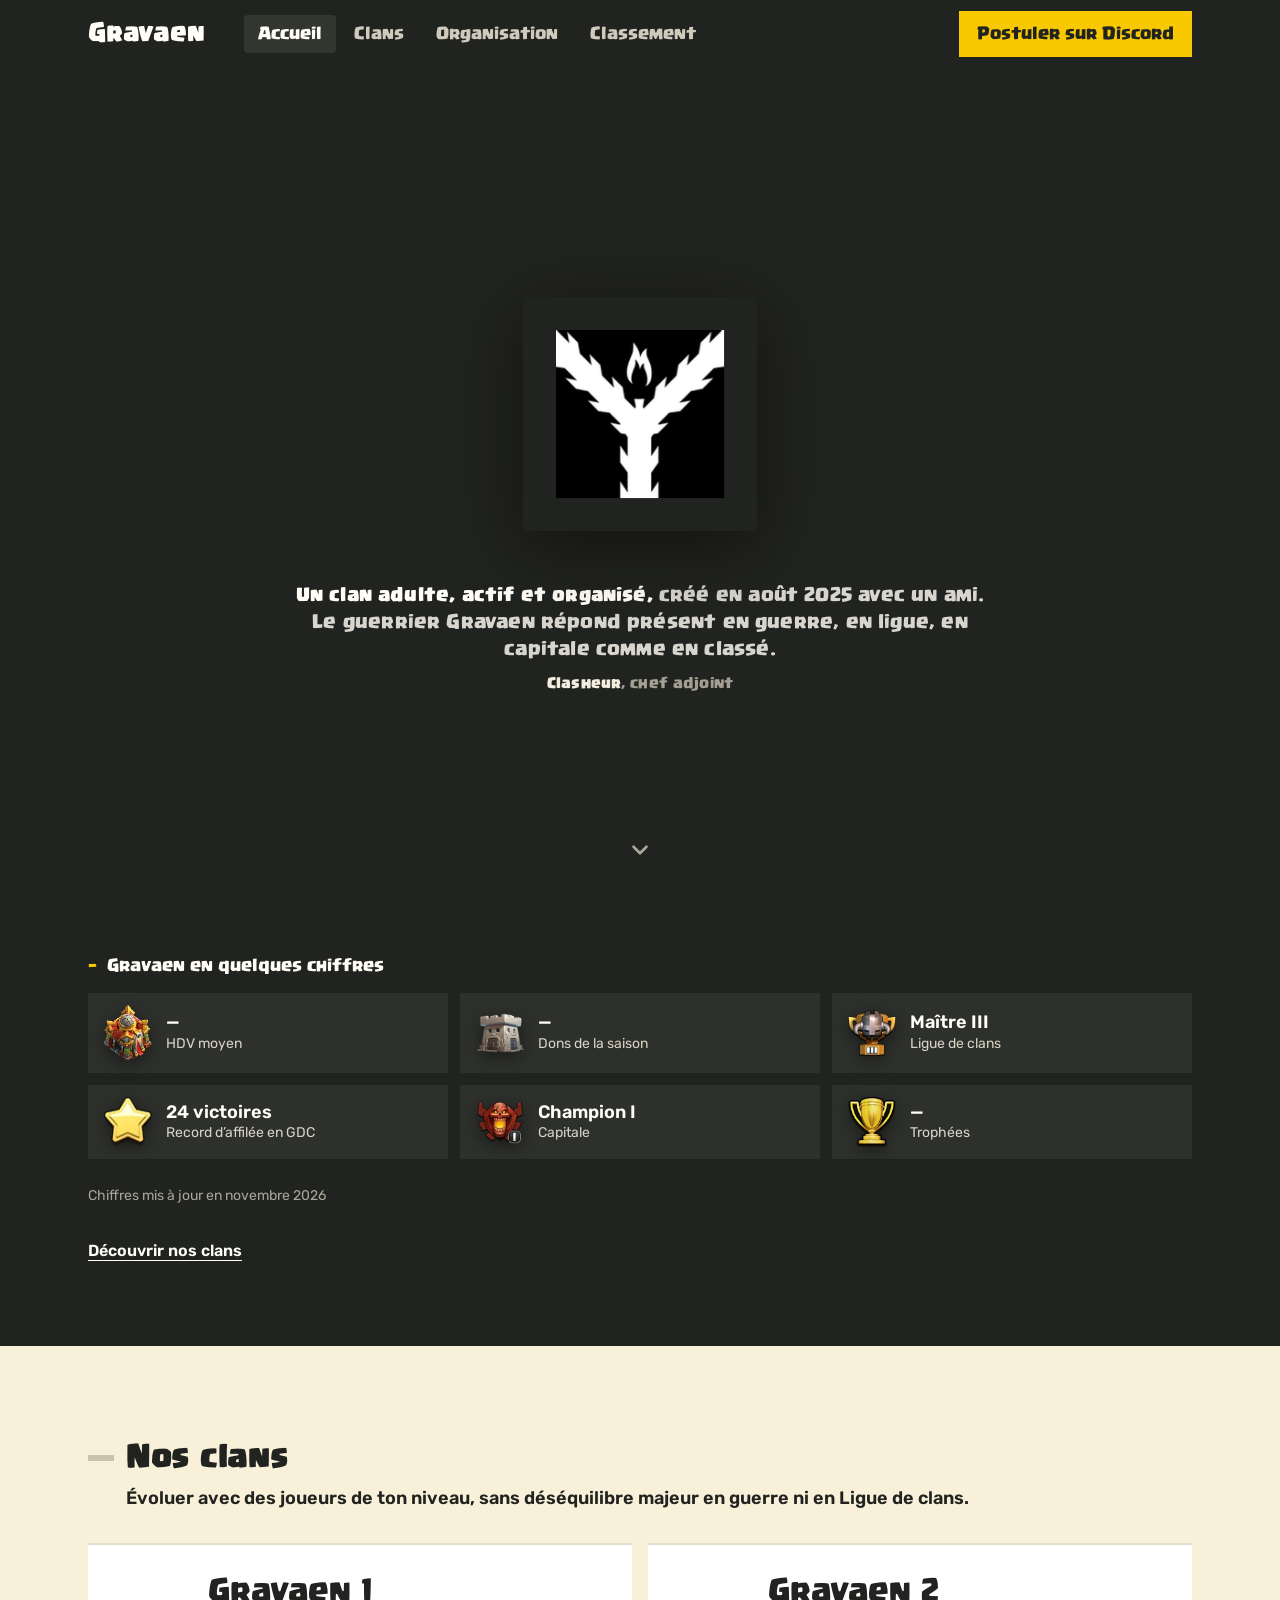
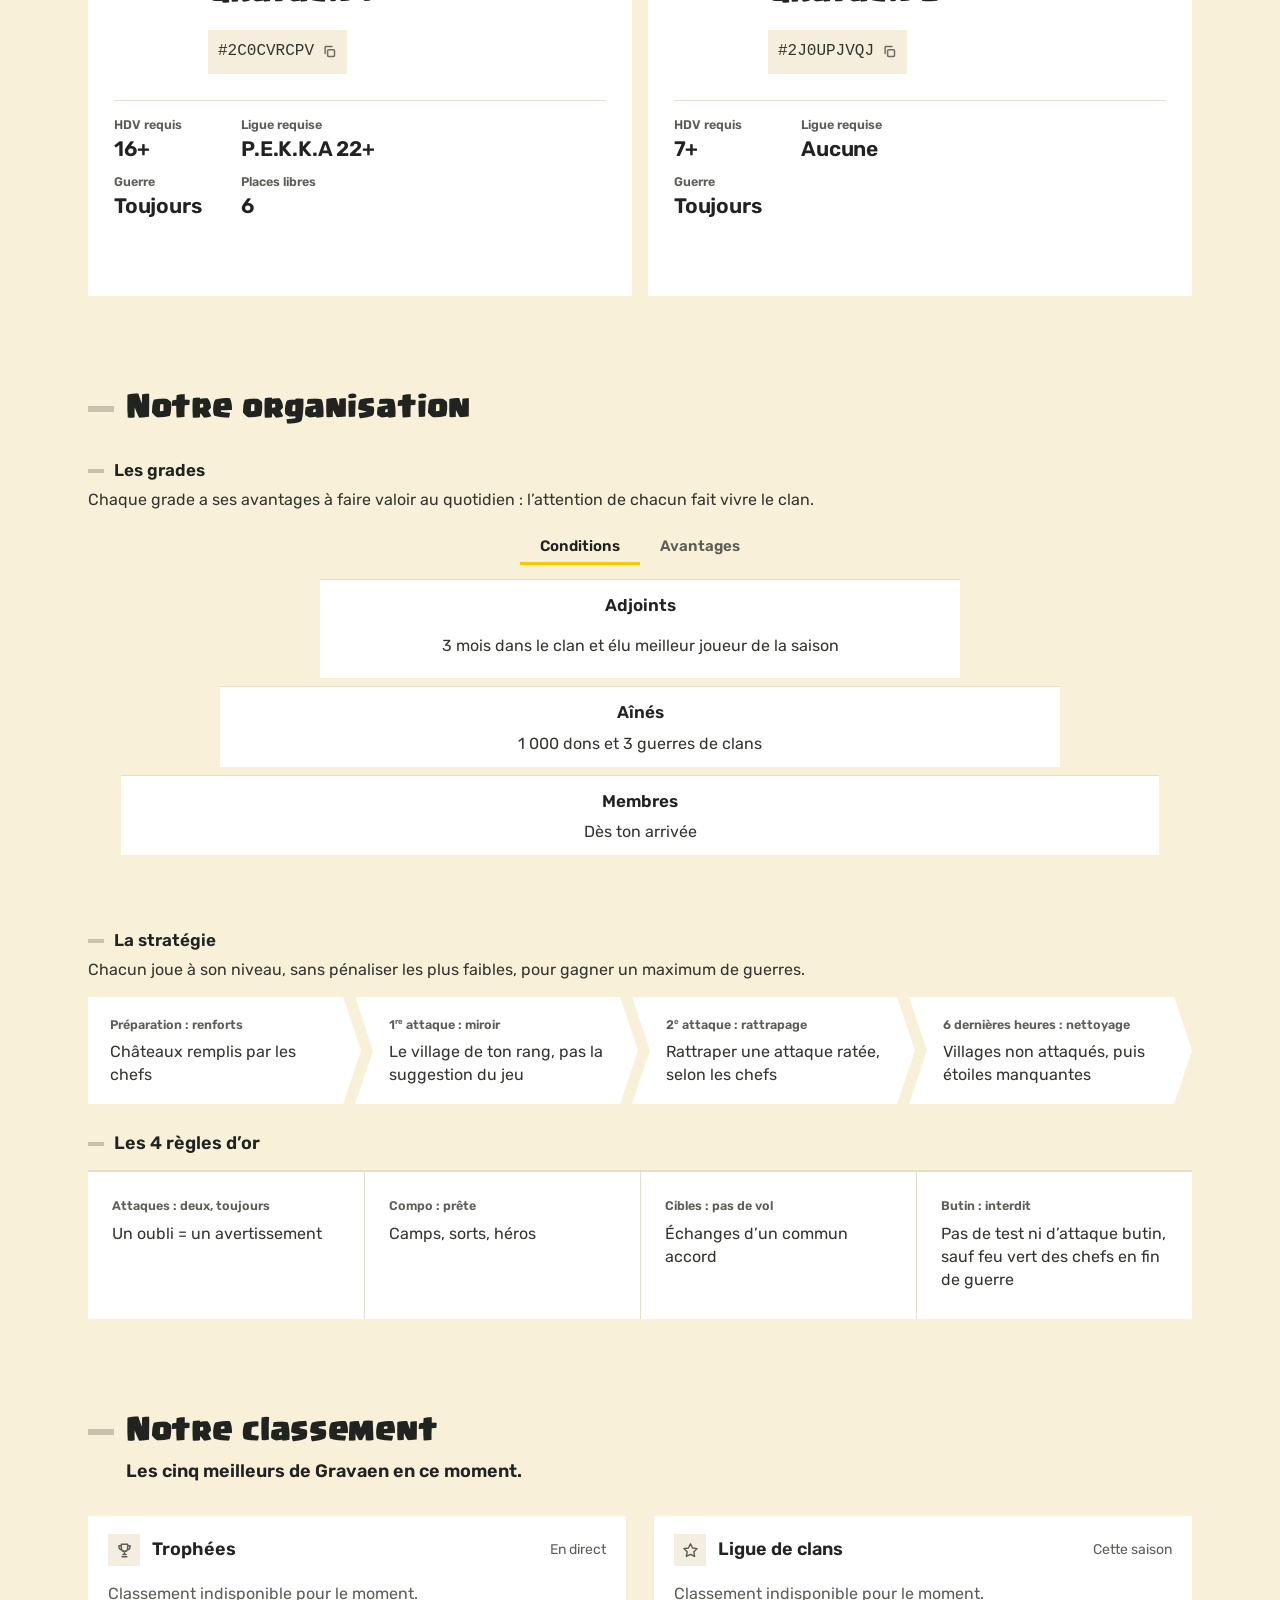
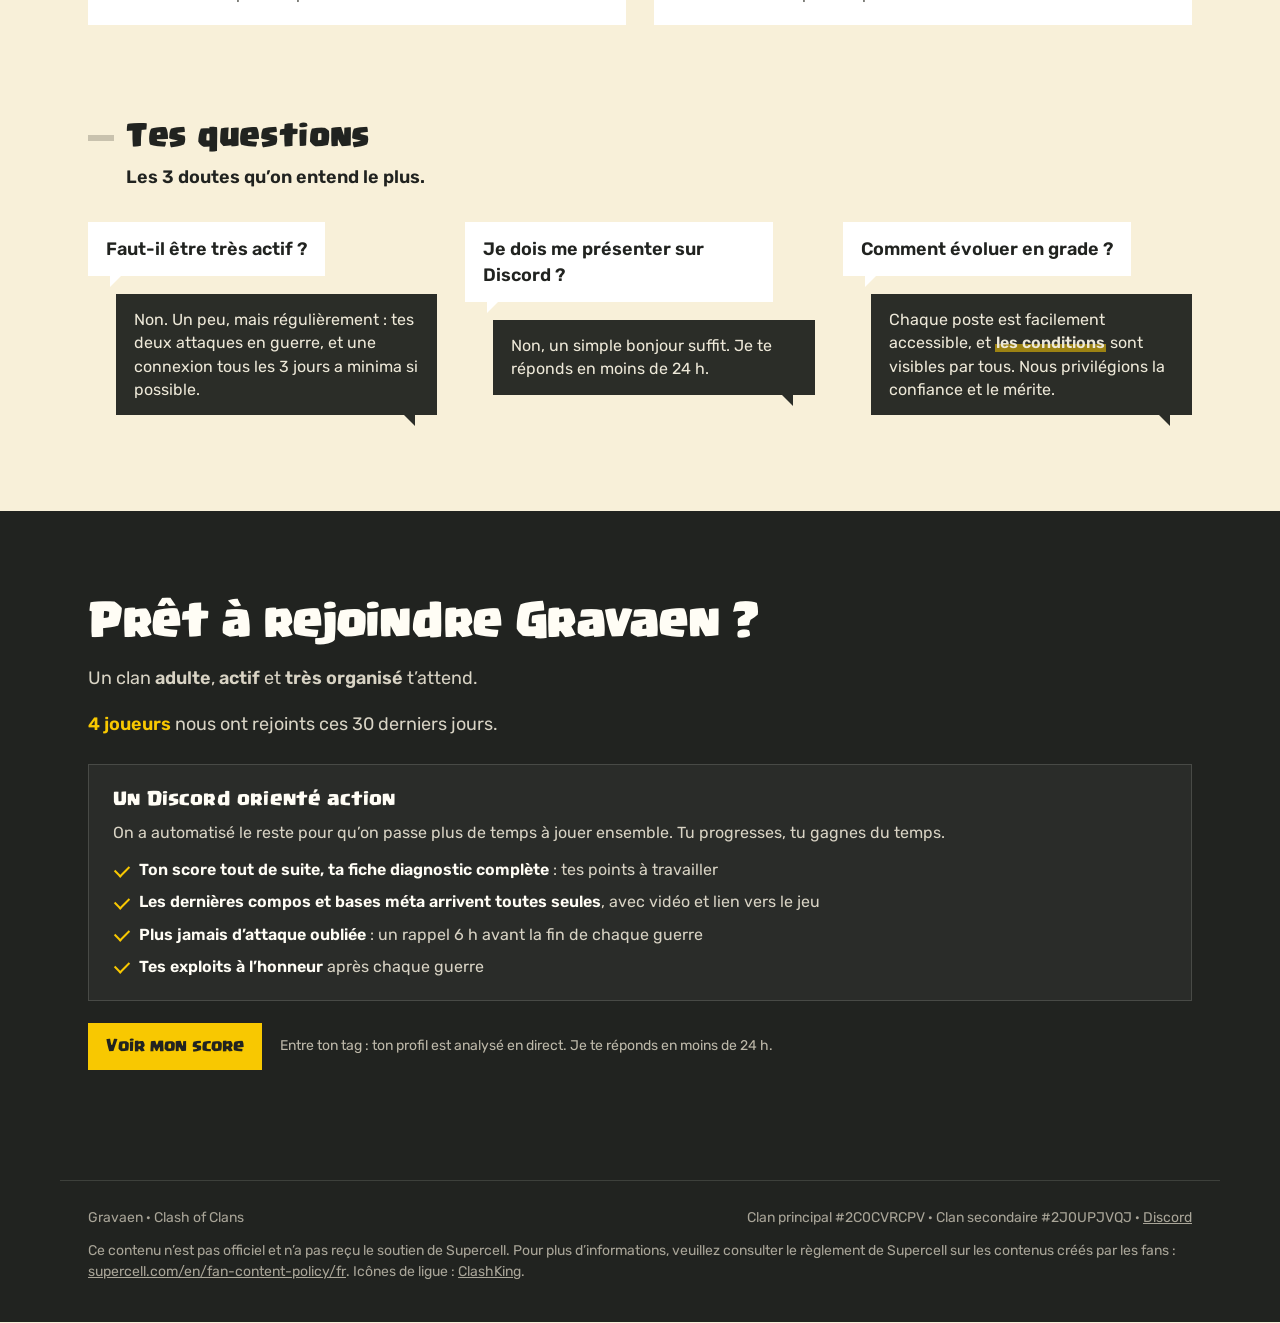
==== index.html @ 2a37878f "Site : accroche « guerrier Gravaen », menu court, classement trophées par ligue, pyramide Conditions" ====
<!DOCTYPE html>
<html lang="fr">
<head>
<meta charset="utf-8">
<script>function safeRS(a,b,u){try{history.replaceState(a,b,u)}catch(e){}}</script>
<script>document.documentElement.classList.add("js")</script>
<meta name="viewport" content="width=device-width, initial-scale=1, viewport-fit=cover">
<meta name="description" content="Gravaen, clan Clash of Clans français : un clan compétition (HDV 16+) et un clan progression (HDV 7+). Guerres en continu, Ligue de clans. Postule sur notre Discord.">
<link rel="canonical" href="https://gravaen.pages.dev/">
<title>Gravaen · Clan Clash of Clans</title>
<meta property="og:type" content="website">
<meta property="og:locale" content="fr_FR">
<meta property="og:title" content="Site du clan Gravaen">
<meta property="og:url" content="https://gravaen.pages.dev/">
<meta property="og:image" content="https://gravaen.pages.dev/og-image.jpg?v=4">
<meta property="og:image:type" content="image/jpeg">
<meta property="og:image:width" content="1200">
<meta property="og:image:height" content="630">
<meta property="og:image:alt" content="Clash of Clans : Gravaen">
<meta name="twitter:card" content="summary_large_image">
<meta name="twitter:image" content="https://gravaen.pages.dev/og-image.jpg?v=4">
<meta name="theme-color" content="#212320">
<link rel="preload" href="clash-bold.woff2" as="font" type="font/woff2" crossorigin>
<link rel="preload" href="clash-regular.woff2" as="font" type="font/woff2" crossorigin>
<link rel="preload" href="rubik-400.woff2" as="font" type="font/woff2" crossorigin>
<link rel="preload" href="data/clan.json" as="fetch" crossorigin>
<link rel="icon" type="image/png" href="icone.png">
<link rel="apple-touch-icon" href="icon-192.png">
<link rel="manifest" href="manifest.webmanifest">
<meta name="apple-mobile-web-app-capable" content="yes">
<meta name="apple-mobile-web-app-title" content="Gravaen">
<style>
@font-face{font-family:'Clash';src:url(clash-regular.woff2) format('woff2');font-weight:100 800;font-style:normal;font-display:swap}
@font-face{font-family:'Clash';src:url(clash-bold.woff2) format('woff2');font-weight:900;font-style:normal;font-display:swap}

:root{--ink:#212320;--ink2:#2E302C;--cream:#F8F0D9;--paper:#FFFFFF;--sand:#F5EEDC;--text:#34352F;--soft:#6A6B64;--line:#E4DECD;--yellow:#F8C801;--hl:#FFF3C4;--light:#FFFDF5;
--display:'Clash','Arial Black',sans-serif;--body:'Clash','Helvetica Neue',Arial,sans-serif;--w:1160px;color-scheme:light}
*{box-sizing:border-box}
html{scroll-behavior:smooth;scroll-padding-top:84px;-webkit-text-size-adjust:100%}
body{margin:0;background:var(--cream);color:var(--text);font-family:var(--body);font-weight:500;font-size:18px;line-height:1.55}
a{color:inherit}
:focus-visible{outline:3px solid var(--yellow);outline-offset:3px;box-shadow:0 0 0 3px var(--ink)}
.disp,h1,h2,h3{font-family:var(--display);font-weight:900;font-stretch:125%;letter-spacing:-0.03em;color:var(--ink);margin:0}
.wrap{max-width:var(--w);margin:0 auto;padding:0 28px}
/* nav */
.nav{position:sticky;top:0;z-index:20;background:var(--ink);color:var(--light);padding-top:env(safe-area-inset-top,0px)}
.nav .wrap{display:flex;align-items:center;gap:28px;height:68px}
.brand{display:flex;align-items:center;gap:10px;text-decoration:none;font-family:var(--display);font-weight:900;font-stretch:125%;font-size:21px;letter-spacing:-0.03em;color:var(--light)}
.brand i{display:none}
.brand{position:relative;isolation:isolate;display:inline-block;min-height:0!important;padding:0 0 10px;line-height:.9}
.brand::before{content:"";position:absolute;z-index:-1;left:-1px;right:-4px;top:auto;bottom:0;height:7px;background:url("data:image/svg+xml,%3Csvg xmlns='http://www.w3.org/2000/svg' viewBox='0 0 160 16' preserveAspectRatio='none'%3E%3Ccircle cx='5' cy='8' r='4.5' fill='%23F8C801'/%3E%3Crect x='8' y='6' width='14' height='4' fill='%23C99F00'/%3E%3Crect x='22' y='0' width='5' height='16' rx='1' fill='%23F8C801'/%3E%3Cpath d='M27 5 H148 L159 8 L148 11 H27 Z' fill='%23F8C801'/%3E%3Cpath d='M27 7.4 H148 L159 8 L148 8.6 H27 Z' fill='%23C99F00'/%3E%3C/svg%3E") center/100% 100% no-repeat}
.nav ul{list-style:none;display:flex;gap:24px;margin:0;padding:0;font-weight:700;font-size:16px}
.nav ul a{text-decoration:none;color:#D8D3C4}
.nav ul a:hover{color:var(--light)}
.nav .sp{flex:1}
.cta{display:inline-block;background:var(--yellow);color:var(--ink);font-weight:800;text-decoration:none;padding:11px 18px;font-size:16px;border:0;cursor:pointer}
.cta.dark{background:var(--ink);color:var(--light)}
.menu{display:none;background:none;border:0;color:var(--light);font-weight:800;font-size:16px;cursor:pointer}
/* hero */
.hero{background:var(--ink);color:var(--light);padding:70px 0 0;overflow:hidden}
.hero .wrap{display:grid;grid-template-columns:minmax(0,1fr) 340px;gap:48px;align-items:center}
.hero .wrap.hero-top{grid-template-columns:minmax(0,1fr)}
.hero-txt{grid-column:1;grid-row:1}
.hero h1.slogan{font-size:clamp(34px,5vw,64px);line-height:1.06;text-wrap:balance}
.castle{grid-column:2;grid-row:1;margin:0;padding-bottom:40px;display:flex;justify-content:center}
.castle img{width:100%;max-width:340px;height:auto;filter:drop-shadow(0 18px 30px rgba(0,0,0,.45))}
.hero h1,.hero p.lead{max-width:820px}
.tag{display:inline-block;background:var(--yellow);color:var(--ink);font-weight:700;font-size:15px;line-height:34px;padding:0 14px;text-transform:uppercase;letter-spacing:.01em}
.hero h1{color:var(--light);-webkit-text-stroke:1px var(--light);font-size:clamp(42px,6.4vw,78px);line-height:1.02;margin:22px 0 22px}
.hero p.lead{font-size:21px;line-height:1.5;color:#D8D3C4;max-width:560px;margin:0 0 30px}
.hero .ranks{display:inline-flex;flex-direction:column;align-items:stretch;gap:10px;margin:0 0 30px}
.hero .rank{display:inline-flex;align-items:center;gap:14px;margin:0;padding:8px 22px 8px 12px;background:var(--ink2);border-left:4px solid var(--yellow)}
.hero .rank img{width:64px;height:auto;flex:none;filter:drop-shadow(0 4px 8px rgba(0,0,0,.45))}
.hero .rank b{display:block;font-family:var(--display);font-weight:900;font-stretch:125%;font-size:20px;line-height:1.1;letter-spacing:-0.02em;color:var(--light)}
.hero .rank span{display:block;margin-top:3px;font-size:15px;color:#D8D3C4}
.hero .actions{display:flex;flex-wrap:wrap;gap:14px;align-items:center;padding-bottom:70px}
.hero .actions a.more{color:var(--light);font-weight:700;text-decoration:underline;text-underline-offset:4px}
/* sections */
section.s{padding:80px 0}
section.alt{background:var(--paper)}
.head{display:grid;grid-template-columns:280px 1fr;gap:48px;margin-bottom:46px}
.eyeb{font-weight:800;color:var(--ink);font-size:16px;display:flex;gap:10px;align-items:baseline;padding-top:12px}
.eyeb i{color:var(--yellow);font-style:normal}
.head h2{font-size:clamp(32px,4.2vw,50px);line-height:1.06}
.head p{font-size:20px;color:var(--text);margin:18px 0 0;max-width:640px}
.body-grid{display:grid;grid-template-columns:280px 1fr;gap:48px}
.body-grid > .side{font-size:15px;color:var(--soft)}
/* pillars */
.pillars{display:grid;grid-template-columns:repeat(3,1fr);gap:16px}
.pillar{background:var(--paper);display:flex;flex-direction:column}
section.alt .pillar{background:var(--sand)}
.pillar .bar{height:8px}
.pillar .in{padding:24px 24px 26px}
.pillar h3{font-size:24px;line-height:1.12;margin-bottom:12px}
.pillar p{margin:0;font-size:17px}
.pillar ul{margin:14px 0 0;padding:0;list-style:none;font-size:16px}
.pillar li{padding:7px 0;border-top:1px solid var(--line)}
/* rules */
.rules{display:grid;gap:14px}
.rule{background:var(--paper);display:grid;grid-template-columns:76px 1fr}
.rule .n{display:flex;align-items:flex-start;justify-content:center;padding-top:22px;font-family:var(--display);font-weight:900;font-stretch:125%;font-size:34px;color:#fff}
.rule .in{padding:24px 28px 26px}
.rule h3{font-size:26px;margin-bottom:6px}
.rule .intro{color:var(--soft);margin:0 0 14px;font-size:17px}
.rule table{width:100%;border-collapse:collapse;font-size:17px}
.rule th{text-align:left;font-size:13px;font-weight:700;text-transform:uppercase;letter-spacing:.08em;color:var(--soft);padding:0 14px 10px 0;border-bottom:2px solid var(--ink)}
.rule td{padding:12px 14px 12px 0;border-bottom:1px solid var(--line);vertical-align:top}
.rule td:first-child{color:var(--ink);font-weight:700;width:46%}
.sanc{display:inline-block;font-weight:800;font-size:15px;padding:2px 10px}
.sanc.ex{background:#FBE1E2;color:#9C1519}
.sanc.re{background:var(--hl);color:#6B5200}
.sanc.ok{background:#DCF1E4;color:#12663A}
.footnote{background:var(--ink);color:var(--light);padding:22px 28px;font-size:17px}
.footnote b{color:var(--yellow)}
/* ranks */
.ladder{display:grid;grid-template-columns:repeat(4,1fr);gap:0;background:var(--paper)}
.step{padding:26px 24px 28px;border-left:1px solid var(--line);position:relative}
.step:first-child{border-left:0}
.step .lv{font-family:var(--display);font-weight:900;font-stretch:125%;font-size:15px;color:var(--soft);letter-spacing:0}
.step h3{font-size:25px;margin:6px 0 12px}
.step p{margin:0;font-size:16px}
.step .top{position:absolute;left:0;right:0;top:0;height:6px}
/* season */
.cats{display:grid;grid-template-columns:repeat(3,1fr);gap:12px}
.cat{background:var(--sand);padding:20px 22px;display:flex;gap:16px;align-items:flex-start}
.cat .k{flex:none;width:44px;height:44px;display:grid;place-items:center;font-family:var(--display);font-weight:900;font-stretch:125%;font-size:20px;color:#fff}
.cat h3{font-size:19px;margin:2px 0 4px}
.cat p{margin:0;font-size:15px;color:var(--soft)}
.goals{display:grid;grid-template-columns:repeat(5,1fr);gap:12px;margin-top:16px}
.goal{background:var(--paper);padding:20px}
.goal b{display:block;font-family:var(--display);font-weight:900;font-stretch:125%;letter-spacing:-0.03em;font-size:40px;line-height:1;color:var(--ink)}
.goal span{display:block;font-weight:700;color:var(--ink);margin-top:10px;font-size:16px;line-height:1.3}
.goal small{display:block;color:var(--soft);font-size:14px;margin-top:6px}
/* clan 2 */
.split{display:grid;grid-template-columns:1fr 1fr;gap:16px}
.box{background:var(--paper);padding:28px}
section.alt .box{background:var(--sand)}
.box h3{font-size:24px;margin-bottom:10px}
.box p{margin:0 0 10px}
.flow{display:flex;align-items:center;gap:12px;flex-wrap:wrap;margin-top:18px;font-weight:800;color:var(--ink)}
.flow span{background:var(--ink);color:var(--light);padding:8px 14px}
.flow span.y{background:var(--yellow);color:var(--ink)}
/* join */
.join{background:var(--ink);color:var(--light);padding:90px 0}
.join .wrap{display:grid;grid-template-columns:1fr;gap:56px;align-items:center}
.join h2{color:var(--yellow);font-size:clamp(34px,4.6vw,56px);line-height:1.04}
.join p{color:#D8D3C4;font-size:20px}
.checks{list-style:none;margin:0;padding:0;background:var(--ink2)}
.checks li{display:flex;gap:14px;padding:16px 20px;border-bottom:1px solid #3D403B;font-size:17px}
.checks li:last-child{border-bottom:0}
.checks li::before{content:'';flex:none;width:12px;height:12px;margin-top:8px;background:var(--yellow)}
footer{background:var(--ink);color:#A9A598;font-size:15px;padding:0 0 calc(40px + env(safe-area-inset-bottom,0px))}
footer .wrap{border-top:1px solid #3D403B;padding-top:26px;display:flex;flex-wrap:wrap;gap:12px 28px;justify-content:space-between}
@media (max-width:960px){
 .hero .wrap,.join .wrap{grid-template-columns:1fr}
 .head,.body-grid{grid-template-columns:1fr;gap:12px}
 .pillars,.cats{grid-template-columns:1fr}
 .ladder{grid-template-columns:1fr 1fr}.step:nth-child(3){border-left:0}.step:nth-child(n+3){border-top:1px solid var(--line)}
 .goals{grid-template-columns:repeat(2,1fr)}
 .split{grid-template-columns:1fr}
 .hero .actions{padding-bottom:36px}
 .nav ul{display:none;position:absolute;top:68px;left:0;right:0;background:var(--ink);flex-direction:column;gap:0;padding:6px 28px 18px}
 .nav ul li a{display:block;padding:12px 0}
 .menu{display:block}
 section.s{padding:68px 0}
}
@media (max-width:560px){.wrap{padding:0 18px}.rule{grid-template-columns:48px 1fr}.rule .n{font-size:24px}.rule .in{padding:20px 18px}.rule td:first-child{width:auto}.rule tr{display:grid}.rule td{border-bottom:0;padding:4px 0}.rule tr{border-bottom:1px solid var(--line);padding:10px 0}.rule thead{display:none}.ladder{grid-template-columns:1fr}.step{border-left:0;border-top:1px solid var(--line)}.nav .cta{display:none}}

@media (max-width:560px){
 body{font-size:17px}
 .nav .wrap{height:60px;gap:14px}
 .nav ul{top:60px}
 html{scroll-padding-top:72px}
 .hero{padding:40px 0 0}
 .hero h1{font-size:40px;line-height:1.04;margin:18px 0 16px;-webkit-text-stroke:.6px var(--light)}
 .hero p.lead{font-size:18px;margin-bottom:24px}
 .hero .actions{flex-direction:column;align-items:stretch;gap:12px;padding-bottom:40px}
 .hero .actions .cta{text-align:center;padding:15px 18px}
 .hero .actions a.more{text-align:center;padding:6px}
 .tag{font-size:13px;line-height:30px}
 section.s{padding:52px 0}
 .head{margin-bottom:26px}
 .head h2{font-size:30px}
 .head p{font-size:17px;margin-top:12px}
 .eyeb{padding-top:0;font-size:15px}
 .pillar .in{padding:20px}
 .pillar h3{font-size:21px}
 .rule h3{font-size:22px}
 .rule .intro{font-size:15px}
 .rule td{font-size:16px}
 .footnote{padding:18px;font-size:16px}
 .step{padding:20px}
 .step h3{font-size:22px}
 .cat{padding:16px}
 .goals{grid-template-columns:1fr 1fr;gap:10px}
 .goal{padding:16px}
 .goal b{font-size:30px}
 .goal:last-child{grid-column:1/-1}
 .box{padding:22px 20px}
 .box h3{font-size:21px}
 .join{padding:56px 0}
 .join h2{font-size:32px}
 .join p{font-size:17px}
 .join .cta{display:block;text-align:center;padding:15px}
 .checks li{padding:14px 16px;font-size:16px}
 footer .wrap{flex-direction:column}
 .menu{padding:10px 0}
 .flow{gap:8px;font-size:15px}.flow span{padding:7px 10px}
}

/* nav v2 */
.nav .wrap{height:68px;gap:0}
.nav .brand{margin-right:40px}
.nav ul{gap:4px}
.nav ul a{display:block;padding:9px 14px;font-size:16px;font-weight:700;color:#CFCABB;text-decoration:none;border-radius:2px}
.nav ul a:hover,.nav ul a[aria-current="true"]{color:var(--light);background:#33352F}
.nav .cta{margin-left:16px}
.menu{width:44px;height:44px;padding:0;display:none;align-items:center;justify-content:center;background:none;border:0;color:var(--light);cursor:pointer}
.menu svg{width:24px;height:24px}
.drawer-cta{display:none}
/* clans */
.clans{display:grid;grid-template-columns:1fr 1fr;gap:16px}
.clan{background:var(--paper);display:flex;flex-direction:column}
.clan .top{height:8px}
.clan .in{padding:26px 26px 28px;display:flex;flex-direction:column;gap:14px;flex:1}
.clan .kind{font-size:13px;font-weight:800;text-transform:uppercase;letter-spacing:.08em;color:var(--soft)}
.clan h3{font-size:30px;line-height:1.05}
.clan .tagid{font-family:ui-monospace,Menlo,Consolas,monospace;font-size:16px;color:var(--text);background:var(--sand);padding:4px 10px;align-self:flex-start}
.clan p{margin:0;font-size:17px}
.clan .cta{align-self:flex-start;margin-top:auto}
.facts{display:flex;flex-wrap:wrap;gap:12px 28px;margin:2px 0 4px;padding:14px 0 0;border-top:1px solid var(--line)}
.facts div{min-width:0}
.facts dt{font-size:12px;font-weight:800;text-transform:uppercase;letter-spacing:.07em;color:var(--soft)}
.facts dd{margin:3px 0 0;font-family:var(--display);font-weight:900;font-stretch:110%;font-size:21px;line-height:1.1;letter-spacing:-.01em;color:var(--ink);white-space:nowrap}
@media (max-width:560px){.facts{gap:10px 22px}.facts dd{font-size:19px}}

.clan .shot{margin:0;aspect-ratio:16/10;overflow:hidden;background:var(--ink)}
.clan .shot img{display:block;width:100%;height:100%;object-fit:cover}
.cta-row{display:flex;flex-wrap:wrap;gap:12px}
.cta.discord{background:transparent;color:var(--light);box-shadow:inset 0 0 0 2px var(--light)}
@media (max-width:560px){.cta-row{flex-direction:column}.cta-row .cta{display:block;text-align:center;padding:15px}}
@media (max-width:960px){
 .nav .brand{margin-right:auto}
 .nav .wrap{height:60px}
 .nav > .wrap > .cta{display:none}
 .menu{display:flex}
 .nav ul{display:flex;position:fixed;inset:60px 0 auto 0;margin-top:env(safe-area-inset-top,0px);background:var(--ink);flex-direction:column;gap:0;padding:8px 18px 22px;border-top:1px solid #3D403B;transform:translateY(-8px);opacity:0;visibility:hidden;transition:opacity .18s,transform .18s,visibility .18s}
 .nav ul.is-open{opacity:1;visibility:visible;transform:none}
 .nav ul li a{padding:16px 4px;font-size:19px;border-bottom:1px solid #33352F;border-radius:0}
 .nav ul li a:hover{background:none}
 .drawer-cta{display:block;margin-top:16px}
 .nav ul li.drawer-cta a.cta{display:block;text-align:center;padding:16px;font-size:17px;color:var(--ink);background:var(--yellow);border-bottom:0;margin-left:0}
 .nav ul li.drawer-cta a.cta:hover{background:var(--yellow)}
 .clans{grid-template-columns:1fr}
}
@media (max-width:560px){.clan .in{padding:22px 20px}.clan h3{font-size:26px}.clan .cta{align-self:stretch;text-align:center;padding:15px}}
@media (max-width:960px){.hero .wrap{grid-template-columns:1fr;gap:0}.castle{grid-column:1;grid-row:1;padding:0 0 10px}.castle img{max-width:220px}.hero-txt{grid-row:2}}
@media (max-width:560px){.castle img{max-width:180px}}
/* questionnaire HDV */

.essentials{list-style:none;margin:0 0 16px;padding:0;display:grid;grid-template-columns:repeat(2,1fr);gap:12px}
.essentials li{background:var(--paper);border-left:6px solid var(--yellow);padding:18px 20px;font-size:17px}
.essentials b{display:block;font-family:var(--display);font-weight:900;font-stretch:125%;letter-spacing:-0.03em;font-size:20px;line-height:1.15;color:var(--ink);margin-bottom:6px}
@media (max-width:960px){.essentials{grid-template-columns:1fr}.clan.reco{order:-1}}
.head p a,.season-desc a{color:var(--ink);font-weight:700;text-decoration:underline;text-underline-offset:3px}
.brand{min-height:44px}
.hero .actions a.more{display:inline-flex;align-items:center;min-height:44px}
footer a{display:inline-block;padding:12px 4px;margin:-12px -4px}
footer .legal{flex-basis:100%;margin:0;font-size:14px;line-height:1.5}
.season{display:grid;grid-template-columns:1fr;grid-template-areas:"eyeb" "title" "shot" "desc" "cats"}
.season .eyeb{grid-area:eyeb;margin-bottom:6px}
.season-title{grid-area:title;font-size:clamp(32px,4.2vw,50px);line-height:1.06}
.season-shot{grid-area:shot;margin:24px 0 0;overflow:hidden;background:var(--ink)}
.season-shot img{display:block;width:100%;height:auto}
.season-desc{grid-area:desc;font-size:20px;color:var(--text);margin:24px 0 28px;max-width:640px}
.season .cats{grid-area:cats}
@media (min-width:961px){.season{grid-template-columns:440px minmax(0,1fr);grid-template-areas:"shot eyeb" "shot title" "shot desc" "shot cats";grid-template-rows:auto auto auto 1fr;column-gap:48px}.season-shot{margin:0;align-self:start;position:sticky;top:96px}.season-desc{margin:18px 0 28px}.season .cats{grid-template-columns:repeat(2,1fr);align-content:start}}
.tagrow{display:flex;flex-wrap:wrap;align-items:stretch;gap:8px}
.tagrow .tagid{align-self:auto}
.statlink{position:relative;display:inline-flex;align-items:center;gap:8px;padding:4px 12px;border:1.5px solid var(--ink);font-weight:700;font-size:15px;color:var(--ink);text-decoration:none}
.statlink::after{content:"";position:absolute;inset:-7px -4px}
.statlink:hover{background:var(--ink);color:var(--light)}

/* liens externes */
.nav ul a.ext{display:flex;align-items:center;gap:6px}
.nav ul a.ext::after{content:"";width:13px;height:13px;background:currentColor;opacity:.85;-webkit-mask:url("data:image/svg+xml,%3Csvg xmlns='http://www.w3.org/2000/svg' viewBox='0 0 24 24' fill='none' stroke='black' stroke-width='2.4' stroke-linecap='round' stroke-linejoin='round'%3E%3Cpath d='M14 4h6v6M20 4l-9 9M18 14v5a1 1 0 0 1-1 1H5a1 1 0 0 1-1-1V7a1 1 0 0 1 1-1h5'/%3E%3C/svg%3E") center/contain no-repeat;mask:url("data:image/svg+xml,%3Csvg xmlns='http://www.w3.org/2000/svg' viewBox='0 0 24 24' fill='none' stroke='black' stroke-width='2.4' stroke-linecap='round' stroke-linejoin='round'%3E%3Cpath d='M14 4h6v6M20 4l-9 9M18 14v5a1 1 0 0 1-1 1H5a1 1 0 0 1-1-1V7a1 1 0 0 1 1-1h5'/%3E%3C/svg%3E") center/contain no-repeat}
/* images plus compactes sur mobile */
@media (max-width:960px){
 .clan .shot{aspect-ratio:21/9}
 .clan .shot img{object-position:center 30%}
}

/* saison allégée */
.season2{margin-bottom:0}
.season-side .eyeb{padding-top:12px}
.season-pic{margin:22px 0 0;background:var(--ink)}
.season-pic img{display:block;width:100%;height:auto}
.crit{list-style:none;margin:30px 0 0;padding:0;border-top:2px solid var(--ink);display:grid;grid-template-columns:1fr 1fr;column-gap:36px}
.crit li{display:grid;grid-template-columns:34px 1fr auto;grid-template-rows:auto auto;column-gap:10px;align-items:baseline;padding:14px 0;border-bottom:1px solid var(--line)}
.crit .n{grid-row:1/3;font-family:var(--display);font-weight:900;font-stretch:125%;font-size:15px;color:var(--soft)}
.crit b{font-size:18px;color:var(--ink);font-weight:800}
.crit .d{grid-column:2/4;font-size:15px;color:var(--soft)}
.crit .prio{grid-column:3;grid-row:1;justify-self:end;font-size:12px;font-weight:800;text-transform:uppercase;letter-spacing:.06em;background:var(--yellow);color:var(--ink);padding:2px 7px;align-self:center}
@media (max-width:960px){.season-pic{margin:16px 0 8px}.crit{grid-template-columns:1fr;margin-top:24px}}


/* grille de notation */
.gbtn{position:relative;display:inline-flex;align-items:center;gap:8px;margin-top:18px;background:transparent;border:1.5px solid var(--ink);color:var(--ink);font:inherit;font-weight:700;font-size:15px;padding:4px 12px;cursor:pointer}
.gbtn::after{content:"";position:absolute;inset:-7px -4px}
.gbtn:hover{background:var(--ink);color:var(--light)}
dialog.grille{width:min(720px,calc(100% - 28px))}
.grille .gh{font-size:14px;font-weight:800;text-transform:uppercase;letter-spacing:.08em;color:var(--light);background:var(--ink);display:inline-block;padding:4px 10px;margin:22px 0 12px;font-stretch:100%}
.grille .gh:first-of-type{margin-top:0}
.glist{list-style:none;margin:0;padding:0}
.glist li{padding:10px 0 10px 18px;border-bottom:1px solid var(--line);font-size:16px;position:relative}
.glist li::before{content:"";position:absolute;left:0;top:20px;width:9px;height:2px;background:var(--ink)}
.glist b,.gtab b{color:var(--ink)}
.gtab{width:100%;border-collapse:collapse;font-size:16px}
.gtab th{text-align:left;font-size:12px;font-weight:700;text-transform:uppercase;letter-spacing:.08em;color:var(--soft);padding:0 0 8px;border-bottom:2px solid var(--ink)}
.gtab td{padding:10px 0;border-bottom:1px solid var(--line);vertical-align:middle}
.gtab td span{display:block;font-size:14px;color:var(--soft)}
.gtab .r{text-align:right;white-space:nowrap;padding-left:14px}
.gtab .w{font-family:var(--display);font-weight:900;font-stretch:115%;color:var(--ink);font-size:18px}
.gtab tfoot td{border-bottom:0;padding-top:12px;color:var(--soft)}
.gtab tfoot b{font-size:18px}
.gsub{font-size:13px!important;font-weight:800;text-transform:uppercase;letter-spacing:.06em;color:var(--soft);margin:8px 0 6px!important}
.gbadges{list-style:none;margin:0 0 6px;padding:0;display:grid;grid-template-columns:1fr 1fr;column-gap:24px}
.gbadges li{padding:9px 0 9px 14px;border-bottom:1px solid var(--line);border-left:3px solid var(--yellow);padding-left:12px;margin-bottom:6px}
.gbadges li.sp{border-left-color:var(--yellow)}
.gbadges b{display:block;color:var(--ink);font-size:16px}
.gbadges span{font-size:14px;color:var(--soft)}
@media (max-width:560px){.gbadges{grid-template-columns:1fr}.gbtn{width:auto}}

/* grille en image */
dialog.grille{width:min(760px,calc(100% - 20px));max-height:calc(100% - 20px);padding:0;background:var(--cream)}
dialog.grille .gimg{display:block;width:100%;height:auto}
dialog.grille .qclose{position:sticky;top:0;float:right;z-index:2;margin:6px 6px -50px 0;background:var(--ink);color:var(--light);width:40px;height:40px;font-size:24px}

@media (max-width:700px){
 dialog.grille{width:100%;max-width:100%;height:100%;max-height:100%;margin:0;overflow:auto;-webkit-overflow-scrolling:touch}
 dialog.grille .gimg{width:620px;max-width:none}
 dialog.grille .qclose{position:fixed;top:calc(10px + env(safe-area-inset-top,0px));right:10px;float:none;margin:0}
}

/* grille de notation en HTML net */
dialog.gr{border:0;padding:0;width:min(680px,calc(100% - 20px));max-height:calc(100% - 20px);overflow:auto;background:var(--cream);color:var(--text);box-shadow:0 30px 80px rgba(0,0,0,.5)}
dialog.gr::backdrop{background:rgba(33,35,32,.78)}
.gr-head{position:sticky;top:0;z-index:2;background:var(--ink);color:var(--light);display:flex;justify-content:space-between;align-items:flex-start;gap:12px;padding:22px 22px 20px}
.gr-head h2{color:var(--light);font-size:clamp(22px,4.6vw,30px);line-height:1.05;margin:0 0 12px}
.gr-tag{display:inline-block;background:var(--yellow);color:var(--ink);font-weight:700;font-size:13px;line-height:26px;padding:0 10px;text-transform:uppercase;letter-spacing:.01em}
.gr-close{flex:none;width:40px;height:40px;border:0;background:#3A3D3C;color:var(--light);font-size:24px;font-weight:800;cursor:pointer}
.gr-body{padding:6px 18px 22px}
.gr-h{display:inline-block;background:var(--ink);color:var(--light);font-family:var(--body);font-stretch:100%;letter-spacing:.08em;text-transform:uppercase;font-size:13px;font-weight:800;padding:4px 10px;margin:18px 0 0}
.gr-h small{font-size:11px;text-transform:none;letter-spacing:0;opacity:.75;margin-left:6px;font-weight:700}
.gr-card{background:var(--paper);padding:6px 18px;list-style:none;margin:0}
.gr-calc li{position:relative;padding:11px 0 11px 22px;border-bottom:1px solid var(--line);font-size:15px;line-height:1.45}
.gr-calc li:last-child{border-bottom:0}
.gr-calc li::before{content:"";position:absolute;left:0;top:21px;width:11px;height:2px;background:var(--ink)}
.gr-calc b{color:var(--ink)}
.gr-cats{list-style:none;margin:0;padding:0}
.gr-cats li{display:grid;grid-template-columns:1fr auto 86px;gap:10px;align-items:center;padding:10px 0;border-bottom:1px solid var(--line)}
.gr-cats li:last-child{border-bottom:2px solid var(--ink)}
.cn b{display:block;font-size:16px;color:var(--ink)}
.cn small{font-size:13px;color:var(--soft)}
.cw{font-family:var(--display);font-weight:900;font-stretch:110%;font-size:19px;color:var(--ink)}
.cm{text-align:right;font-size:13px;color:var(--soft);white-space:nowrap}
.gr-total{text-align:right;margin:10px 0 8px;font-size:14px;color:var(--soft)}
.gr-total b{font-family:var(--display);font-weight:900;font-stretch:110%;font-size:20px;color:var(--ink);margin-left:6px}
.gr-sub{font-size:12px;font-weight:800;text-transform:uppercase;letter-spacing:.08em;color:var(--soft);margin:12px 0 2px}
.gr-badges{list-style:none;margin:0;padding:0;display:grid;grid-template-columns:1fr 1fr;column-gap:20px}
.gr-badges li{display:flex;gap:10px;align-items:flex-start;padding:9px 0;border-bottom:1px solid var(--line)}
.bi{flex:none;width:26px;font-size:20px;line-height:1.2;text-align:center}
.gr-badges b{display:block;font-size:15px;color:var(--ink)}
.gr-badges small{font-size:13px;color:var(--soft);line-height:1.35}
@media (max-width:560px){dialog.gr{width:calc(100% - 24px);max-width:none;height:auto;max-height:calc(100% - 64px);margin:auto}.gr-head{padding:16px}.gr-body{padding:4px 12px calc(20px + env(safe-area-inset-bottom,0px))}.gr-card{padding:4px 14px}.gr-badges{grid-template-columns:1fr}.gr-cats li{grid-template-columns:1fr auto;row-gap:2px}.cm{grid-column:1/-1;text-align:left;margin-top:-2px}}

.rl{list-style:none;margin:0;padding:0;background:var(--paper);border:1px solid var(--line)}
.rl li{display:flex;gap:14px;padding:16px 20px;border-bottom:1px solid var(--line);font-size:17px;color:var(--text)}
.rl li:last-child{border-bottom:0}
.rl li::before{content:'';flex:none;width:12px;height:12px;margin-top:8px;background:var(--yellow)}
.rl b{color:var(--ink);font-weight:800}
@media (max-width:560px){.rl li{padding:14px 16px;font-size:16px}}
.glink{background:none;border:0;padding:0;margin:0;font:inherit;color:var(--ink);font-weight:700;text-decoration:underline;text-underline-offset:3px;text-decoration-thickness:2px;text-decoration-color:var(--yellow);cursor:pointer;text-align:left}
.glink:hover{background:var(--hl)}
.glink:focus-visible{outline:3px solid var(--ink);outline-offset:2px}
dialog.sv{border:0;padding:0;margin:0;width:100%;max-width:100%;height:100%;max-height:100%;background:var(--paper);color:var(--text);overflow:auto;-webkit-overflow-scrolling:touch}
dialog.sv::backdrop{background:rgba(33,35,32,.78)}
dialog.sv[open]{display:flex}
dialog.sv .wrap{margin:auto;width:100%;padding-top:96px;padding-bottom:64px}
.sv-close{position:fixed;top:calc(16px + env(safe-area-inset-top,0px));right:16px;z-index:3;width:44px;height:44px;border:0;background:var(--ink);color:var(--light);font-size:26px;font-weight:800;cursor:pointer}
.sv-close:hover{background:#3A3D3C}
.sv-title{display:flex;align-items:flex-start;gap:16px}
.ibtn{flex:none;width:38px;height:38px;margin-top:6px;border-radius:50%;border:2px solid var(--ink);background:transparent;color:var(--ink);font-family:Georgia,'Times New Roman',serif;font-style:italic;font-weight:700;font-size:22px;line-height:1;cursor:pointer;display:inline-flex;align-items:center;justify-content:center;padding:0}
.ibtn:hover,.ibtn:focus-visible{background:var(--ink);color:var(--light)}
@media (max-width:560px){dialog.sv .wrap{padding-top:84px;padding-bottom:40px}.ibtn{width:34px;height:34px;font-size:20px;margin-top:2px}}
.gr-panel{margin-top:28px;background:var(--cream);border:1px solid var(--line)}
.gr-panel .gr-head{position:static}
.ibtn.on{background:var(--ink);color:var(--light)}
.hero h1.slogan span{display:block;text-wrap:balance}
.hero p.slogan-sub{font-style:italic;font-weight:500;font-size:clamp(18px,1.9vw,24px);line-height:1.35;color:var(--light);margin:32px 0 0;max-width:none;white-space:nowrap} /* citation sur une seule ligne, même rythme que le reste (32px, 24px sur mobile) */
.hero p.slogan-sub::before{content:'«\00a0';color:var(--yellow);font-style:normal;font-weight:800}
.hero p.slogan-sub::after{content:'\00a0»';color:var(--yellow);font-style:normal;font-weight:800}
@media (max-width:560px){.hero p.slogan-sub{margin-top:24px;font-size:clamp(14px,4.3vw,18px)}}
.hero p.lead b{color:var(--light);font-weight:800}
.season-block{margin-top:56px;background:var(--paper);display:grid;grid-template-columns:400px minmax(0,1fr);gap:40px;align-items:start;padding:32px}
.season-block .season-pic{margin:0}
.season-h{font-size:clamp(26px,3vw,36px);line-height:1.08;margin:0}
.season-txt p{font-size:19px;margin:14px 0 22px;max-width:640px}
.gbtn{position:relative;display:flex;align-items:center;gap:8px;width:fit-content;margin:22px auto 0;background:transparent;border:1.5px solid var(--ink);color:var(--ink);font:inherit;font-weight:700;font-size:15px;padding:4px 12px;cursor:pointer}
.gbtn::after{content:"";position:absolute;inset:-7px -4px}
.gbtn:hover,.gbtn.on{background:var(--ink);color:var(--light)}
.season-txt .gr-panel{margin-top:22px}
@media (max-width:760px){.season-block{grid-template-columns:1fr;gap:20px;padding:20px}.season-block .season-pic{background:none}.season-block .season-pic img{width:100%;max-width:none;height:auto;margin:0 auto}.season-txt p{font-size:17px}}
.season-block{position:relative;border-top:6px solid var(--yellow)}
.season-block{grid-template-columns:minmax(0,1fr)}
.clan .in>.pill{position:static;display:inline-flex;align-self:flex-start;width:max-content;max-width:calc(100% - 84px);margin:0 0 12px;background:var(--ink)}
.clan .in>.pill[hidden]{display:none}
.season-block::before{content:"";position:absolute;left:62.5%;top:-62px;width:3px;height:56px;margin-left:-1.5px;background:var(--yellow)}
.season-block::after{content:"";position:absolute;left:62.5%;top:-68px;width:11px;height:11px;margin-left:-5.5px;border-radius:50%;background:var(--yellow)}
.season-tag{position:absolute;left:calc(62.5% + 16px);top:-47px;background:var(--yellow);color:var(--ink);font-weight:800;font-size:14px;line-height:1.4;padding:3px 10px}
@media (max-width:960px){.season-block::before,.season-block::after{left:25%}.season-tag{left:calc(25% + 16px)}}
@media (max-width:560px){.season-block::before,.season-block::after{display:none}.season-tag{left:0;top:-32px}}
.nav ul a{white-space:nowrap}
@media (min-width:961px) and (max-width:1180px){.nav .wrap{gap:14px}.nav ul{gap:12px;font-size:14px}.nav .cta{margin-left:0;padding:10px 12px;font-size:14px}.brand{font-size:19px}}
@media (min-width:961px) and (max-width:1060px){.nav > .wrap > .cta{display:none}}

/* grades : illustrations en filigrane */
.step{overflow:hidden;isolation:isolate}
.step>.lv,.step>h3,.step>p{position:relative;z-index:1}
.step .gimg{position:absolute;z-index:0;right:-3%;top:var(--gy,0);height:125%;width:auto;max-width:70%;object-fit:contain;object-position:right top;opacity:.32;pointer-events:none;user-select:none;-webkit-mask-image:linear-gradient(to left,#000 0%,#000 30%,transparent 100%);mask-image:linear-gradient(to left,#000 0%,#000 30%,transparent 100%)}
.step:nth-child(1){--gy:-9%}.step:nth-child(2){--gy:5%}.step:nth-child(3){--gy:2%}.step:nth-child(4){--gy:-10%}
@media (hover:hover){.step .gimg{transition:opacity .35s}.step:hover .gimg{opacity:.45}}
@media (max-width:760px){.step .gimg{height:140%;max-width:50%;opacity:.3}.step:nth-child(1){--gy:-8%}.step:nth-child(2){--gy:0%}.step:nth-child(3){--gy:-2%}.step:nth-child(4){--gy:-10%}}

.castle.wolf img{filter:none;max-width:300px}
@media (max-width:960px){.castle.wolf img{max-width:170px}}
@media (max-width:560px){.castle.wolf img{max-width:150px}}

/* badges du hero : noir et blanc pour coller à la DA */
.hero .rank img{filter:drop-shadow(0 4px 8px rgba(0,0,0,.45))}

/* accueil : slogan + logo seuls au premier écran, sous-titre en dessous entre deux filets jaunes */
.hero .wrap.hero-top{position:relative;min-height:calc(88vh - 68px - 70px);min-height:calc(88svh - 68px - 70px);align-content:center;padding-bottom:56px}
.hero-sub{max-width:var(--w);margin:0 auto;padding:0 28px 72px}
.hero-sub{padding-top:0}
.hero .sub-band p.lead{max-width:640px;padding:28px 0 0;margin:0 0 28px;position:relative}
.hero .sub-band .ranks{margin-bottom:28px} /* même espace partout : barre → texte → distinctions → boutons */
.hero .ranks .ranks-date{grid-column:1/-1;margin:0;font-size:13px;line-height:1.3;color:#A9A598}
.hero .sub-band .actions{padding-bottom:0}
.hero .sub-band .ranks:last-child{margin-bottom:0}
@media (max-width:960px){.hero .wrap.hero-top{min-height:calc(88vh - 60px - 40px);min-height:calc(88svh - 60px - 40px)}}
@media (max-width:560px){.hero-sub{padding:0 18px 48px}.hero-sub{padding-top:0}.hero .sub-band p.lead{padding:22px 0 0;margin-bottom:22px}.hero .sub-band .ranks{margin-bottom:22px}
 .hero .sub-band .actions{flex-direction:row;align-items:center;gap:18px} /* Postuler et « Voir nos attentes » côte à côte */
 .hero .sub-band .actions .cta{flex:1}
 .hero .sub-band .actions a.more{padding:6px 0}}
@media (max-width:420px){ /* petits téléphones : titres des distinctions sur une ligne */
 .hero .sub-band .rank b{font-size:17px}
 .hero .sub-band .rank img{width:54px}
 .hero .sub-band .rank span{font-size:14px}
}
@media (max-width:560px) and (max-height:600px){ /* très petits écrans (iPhone SE) : bloc un peu plus serré pour tout voir */
 .hero .sub-band p.lead{padding-top:16px;margin-bottom:14px;font-size:15px}
 .hero .sub-band .ranks{gap:6px;margin-bottom:14px}
 .hero .sub-band .rank{padding-top:4px;padding-bottom:4px}
 .hero .sub-band .rank img{width:46px}
 .hero .sub-band .actions .cta{padding-top:12px;padding-bottom:12px}
}

/* barres dorées du sous-titre */
.hero .sub-band p.lead::before,.hero .sub-band p.lead::after{content:"";position:absolute;left:0;right:0;height:2px;background:#C99F00;transform-origin:left center}
.hero .sub-band p.lead::before{top:0}
.hero .sub-band p.lead::after{bottom:0}
/* flèche pour inviter à défiler */
.scroll-cue{position:absolute;left:50%;bottom:6px;width:44px;height:44px;margin-left:-22px;display:flex;align-items:center;justify-content:center;color:#D8D3C4;opacity:.75;animation:cue 2.2s ease-in-out infinite}
.scroll-cue:hover{opacity:1}
.scroll-cue svg{width:26px;height:26px}
@keyframes cue{0%,100%{transform:translateY(0)}50%{transform:translateY(6px)}}
/* apparition au défilement (seulement si JavaScript est actif) */
html.js .rv{opacity:0;transform:translateY(18px);transition:opacity .6s ease,transform .6s ease}
html.js .rv.in{opacity:1;transform:none}
html.js .hero .sub-band p.lead::before,html.js .hero .sub-band p.lead::after{transform:scaleX(0);transition:transform .8s cubic-bezier(.2,.7,.2,1) .2s}
html.js .hero .sub-band p.lead::after{transition-delay:.35s}
.hero .sub-band p.lead::before,.hero .sub-band p.lead::after,html.js .hero .sub-band p.lead::before,html.js .hero .sub-band p.lead::after{display:none} /* une seule barre, au-dessus du sous-titre */
html.js .hero .sub-band p.lead.in::before,html.js .hero .sub-band p.lead.in::after{transform:scaleX(1)}
html.js .sub-band .ranks.rv{transition-delay:.15s}
html.js .sub-band .actions.rv{transition-delay:.3s}
@media (prefers-reduced-motion:reduce){
 html.js .rv{opacity:1;transform:none;transition:none}
 html.js .hero .sub-band p.lead::before,html.js .hero .sub-band p.lead::after{transform:none;transition:none}
 .scroll-cue{animation:none}
}


/* ordinateur : Postuler calé sur le bord droit du contenu */
@media (min-width:961px){.nav > .wrap > a.cta{margin-left:auto}}
/* conditions du clan gardées ensemble sur une ligne */
.clan .kind .nw{white-space:nowrap}
/* bouton Détail aligné à gauche comme le texte */
.gbtn{margin-left:0;margin-right:0}

.scroll-cue{transition:opacity .25s ease}.scroll-cue.gone{opacity:0!important;pointer-events:none}
/* tags copiables */
.copytag{position:relative;display:inline-flex;align-items:center;gap:8px;border:0;cursor:pointer;font:inherit;font-family:ui-monospace,Menlo,Consolas,monospace;font-size:16px;color:var(--text);background:var(--sand);padding:4px 10px}
.copytag::after{content:"";position:absolute;inset:-7px -4px}
.copytag svg{opacity:.7;flex:none}
.tagrow{flex-wrap:nowrap;align-items:stretch} /* Stats toujours à côté du tag, jamais en dessous */
.tagrow .statlink{flex:none}
@media (max-width:360px){.copytag{font-size:14px;gap:6px;padding:4px 8px}.copytag svg{width:13px;height:13px}}
.copytag:hover{background:#EDE3C6}
.copytag:focus-visible{outline:2px solid var(--ink);outline-offset:2px}
.copytag.ok{background:var(--yellow);color:var(--ink)}
.copytag.ok svg{opacity:1}
/* zones tactiles d'au moins 44 px */
.nav > .wrap > a.cta{position:relative}
.nav > .wrap > a.cta::after{content:"";position:absolute;inset:-6px -4px}
.season-desc a,.head p a{padding:12px 0;margin:-12px 0}
/* petites tablettes à l’horizontale : garder Postuler dans la barre */
@media (min-width:961px) and (max-width:1060px){.nav > .wrap > a.cta{display:inline-block}}
/* ordinateur : les 4 distinctions sur une ligne */
@media (min-width:1100px){
 .hero .sub-band .ranks{display:grid;grid-template-columns:repeat(4,auto);gap:12px;width:100%} /* chaque case prend la largeur de son texte : tout sur une ligne */
 .hero .sub-band .rank{gap:10px;padding-right:10px}
 .hero .sub-band .rank img{width:46px}
 .hero .sub-band .rank b{font-size:16px;text-wrap:balance}
 .hero .sub-band p.lead{max-width:none} /* la barre dorée prend la même largeur que les 4 distinctions */
}
@media (min-width:961px) and (max-width:1099px){
 .hero .sub-band .ranks{display:grid;grid-template-columns:repeat(2,minmax(0,max-content));gap:12px}
}

/* distinctions : sans cadre ni barre (icône + chiffre + libellé) ; 2 par ligne sur téléphone, 3 sur iPad et ordinateur */
.hero .sub-band .ranks{display:grid;grid-template-columns:repeat(2,minmax(0,1fr));gap:14px 12px;width:100%}
.hero .sub-band .rank{min-width:0;gap:10px;padding:0;background:none;border:0}
.hero .sub-band .rank img{width:40px}
.hero .sub-band .rank b{font-size:15px;line-height:1.15;font-stretch:105%;white-space:nowrap}
.hero .sub-band .rank span{font-size:12.5px;line-height:1.3;margin-top:2px;white-space:nowrap}
@media (max-width:359px){.hero .sub-band .rank img{width:34px}.hero .sub-band .rank b{font-size:14px}.hero .sub-band .rank span{font-size:11.5px}}
@media (min-width:700px){.hero .sub-band .ranks{grid-template-columns:repeat(3,minmax(0,1fr));gap:10px}.hero .sub-band .rank{gap:14px}.hero .sub-band .rank img{width:50px}.hero .sub-band .rank b{font-size:18px;font-stretch:110%}.hero .sub-band .rank span{font-size:14px}}
@media (min-width:1100px){.hero .sub-band .ranks{gap:12px}.hero .sub-band .rank img{width:52px}.hero .sub-band .rank b{font-size:19px;font-stretch:125%}}
/* téléphone tenu à l’horizontale sur un petit écran : on resserre pour que tout tienne après la flèche */
@media (max-height:420px) and (max-width:899px){.hero .sub-band p.lead{padding-top:6px;margin-bottom:12px;font-size:17px}.hero .sub-band .ranks{gap:8px 12px}}
/* zones de toucher confortables sur téléphone (44 px minimum) */
@media (pointer:coarse){.copytag,.gbtn{min-height:44px}.nav .brand{padding-top:8px;padding-bottom:8px}}
/* pastille « en direct » sur la photo de chaque clan : guerre en cours ou dernière GDC */
.clan .shot{position:relative}
.pill{position:absolute;left:12px;bottom:12px;display:inline-block;max-width:calc(100% - 24px);padding:7px 12px 7px 10px;background:rgba(18,19,17,.74);-webkit-backdrop-filter:blur(6px);backdrop-filter:blur(6px);color:#FFFDF5;font-size:13px;line-height:1.25;white-space:nowrap;overflow:hidden;text-overflow:ellipsis;border-radius:3px}
.pill[hidden]{display:none}
.pill i{display:inline-block;width:8px;height:8px;margin-right:7px;vertical-align:1px;border-radius:50%;background:#34C759;box-shadow:0 0 0 0 rgba(52,199,89,.6);animation:nowpulse 2s infinite}
@keyframes nowpulse{0%{box-shadow:0 0 0 0 rgba(52,199,89,.55)}70%{box-shadow:0 0 0 9px rgba(52,199,89,0)}100%{box-shadow:0 0 0 0 rgba(52,199,89,0)}}
@media (prefers-reduced-motion:reduce){.pill i{animation:none}}
.pill.past i{animation:none;background:#A9A598}
.pill b{font-weight:800;text-transform:uppercase;letter-spacing:.06em;font-size:11.5px}
.pill .sep{opacity:.6;margin:0 5px}
.pill strong{font-family:var(--display);font-weight:900;font-stretch:110%;font-size:15px}
/* distinctions : tuiles discrètes (fond, sans barre jaune) sur iPad et ordinateur */
@media (min-width:700px){.hero .sub-band .rank{background:var(--ink2);padding:12px 16px}}
/* phrase de mise à jour, sous les distinctions, alignée comme le reste */
.hero .sub-band .ranks-date{margin:16px 0 24px;font-size:13px;line-height:1.3;color:#A9A598}
/* bouton sur une seule ligne : sur petit téléphone, le lien passe en dessous */
.hero .sub-band .actions .cta,.hero .sub-band .actions a.more{white-space:nowrap}
@media (max-width:440px){.hero .sub-band .actions{flex-direction:column;align-items:stretch;gap:6px}.hero .sub-band .actions .cta{flex:none;text-align:center}.hero .sub-band .actions a.more{align-self:center}}

/* CTA visible dès le premier écran */
.hero-cta{margin-top:30px}
@media (max-width:560px){.hero-cta{margin-top:24px}.hero-cta .cta{display:block;text-align:center;padding:15px 18px}}




@media (min-width:761px) and (max-width:1000px){.season-block{grid-template-columns:300px minmax(0,1fr)}}






/* simulateur de score : total calculé en CSS (compteurs), fonctionne sans JavaScript */
.season-actions{display:flex;flex-wrap:wrap;gap:10px;margin-top:22px}
.season-actions .gbtn{margin:0}
.sim-lbl{display:block;margin-bottom:6px;font-weight:800;font-size:13px;text-transform:uppercase;letter-spacing:.06em}
.sim-in{display:flex;gap:8px}
.sim-in input{flex:1;min-width:0;height:44px;padding:0 12px;border:1.5px solid var(--ink);background:#fff;font:700 16px ui-monospace,Menlo,Consolas,monospace;text-transform:uppercase;color:var(--ink)}
.sim-in input:focus{outline:3px solid var(--yellow);outline-offset:1px}
.sim-in button{height:44px;padding:0 16px;border:0;background:var(--ink);color:var(--light);font:inherit;font-weight:700;cursor:pointer}
.sim-res:empty{display:none}
.sim-msg{margin:0;color:var(--soft);font-size:15px}
.sim-card{--c:#1F8A4C;--bg:#E8F5EC}
.sim-card.mid{--c:#C26A00;--bg:#FDF0DE}
.sim-card.low{--c:#C0392B;--bg:#FBE7E4}
.sim-top{display:flex;align-items:center;justify-content:space-between;gap:12px}
.sim-name{font-weight:800;font-size:16px;color:var(--ink);overflow:hidden;text-overflow:ellipsis;white-space:nowrap}
.sim-rank{flex:none;font-weight:800;font-size:16px;color:var(--ink);font-variant-numeric:tabular-nums}
.sim-rank span{color:var(--soft);font-weight:700}
.season-block .sim-card .sim-score{margin:8px 0 0;font-family:var(--display);font-weight:900;font-size:56px;line-height:1;color:var(--c);font-variant-numeric:tabular-nums}
.season-block .sim-card .sim-score small{margin-left:6px;font-family:var(--body);font-size:16px;font-weight:700;color:var(--soft)}
.sim-scale{position:relative;margin-top:18px;height:6px;border-radius:3px;background:linear-gradient(90deg,#1F8A4C 0 var(--g),#E08A1E var(--g) var(--o),#C0392B var(--o) 100%)}
.sim-scale i{position:absolute;top:50%;width:16px;height:16px;margin:-8px 0 0 -8px;border-radius:50%;background:#fff;box-shadow:0 0 0 4px var(--c),0 2px 6px rgba(0,0,0,.2)}
.sim-cats{display:grid;grid-template-columns:repeat(3,minmax(0,1fr));gap:1px;margin-top:18px;background:var(--line);border:1px solid var(--line)}
.sim-cats div{padding:10px 8px;background:#fff;text-align:center}
.sim-cats dt{font-size:12px;font-weight:700;color:var(--soft);text-transform:uppercase;letter-spacing:.04em;white-space:nowrap;overflow:hidden;text-overflow:ellipsis}
.sim-cats dd{margin:2px 0 0;font-weight:800;font-size:18px;color:var(--ink);font-variant-numeric:tabular-nums}
.sim-cats dd.z{color:#B9B4A6}
.sim-ends{display:flex;justify-content:space-between;margin-top:8px;font-size:12.5px;font-weight:700;color:var(--soft)}
@media (max-width:560px){.sim-body{padding:16px}.season-block .sim-card .sim-score{font-size:48px}.sim-in button{padding:0 14px}.sim-cats dd{font-size:17px}}
.sim-t{position:absolute;opacity:0;width:1px;height:1px;pointer-events:none}
.sim-body{display:none!important}
.sim-t:checked~.sim-body{display:grid!important}
.sim-t:checked+.season-actions .sim-btn{background:var(--ink);color:var(--light)}
.sim-t:focus-visible+.season-actions .sim-btn{outline:3px solid var(--yellow);outline-offset:2px}
.sim-body{margin-top:14px;padding:20px;min-width:0;grid-template-columns:minmax(0,1fr);background:#fff;box-shadow:inset 0 0 0 1px var(--line);gap:18px}

@media (max-width:760px){.season-block{grid-template-columns:minmax(0,1fr)!important;gap:22px}}

/* cases du simulateur : couleur selon la part du maximum de la catégorie */
.sim-cats div{position:relative;--qb:#FBE4E2;--qt:#A4271C;--qa:#D9483B;background:var(--qb)}
.sim-cats div.q2{--qb:#FCEADC;--qt:#9C4708;--qa:#E07B24}
.sim-cats div.q3{--qb:#FCF2D6;--qt:#7F5B00;--qa:#D4A000}
.sim-cats div.q4{--qb:#EDF5DE;--qt:#46650F;--qa:#73A626}
.sim-cats div.q5{--qb:#E1F2E7;--qt:#146B3A;--qa:#1F8A4C}
.sim-cats div:after{content:"";position:absolute;left:0;bottom:0;height:3px;width:calc(var(--r,0)*100%);background:var(--qa)}
.sim-cats dt{color:var(--qt);opacity:.8}
.sim-cats dd{color:var(--qt)}
.sim-cats dd small{font-size:12px;font-weight:700;opacity:.55;margin-left:2px}
.head.solo{grid-template-columns:1fr}
.head.solo p{margin-top:12px}

/* titres de section : petit titre à tiret (le vrai titre) + phrase d'accroche de taille moyenne */
h2.eyeb{margin:0;font-family:var(--body);font-weight:800;font-size:16px;line-height:1.3;letter-spacing:0;font-stretch:100%;text-transform:none}
.head .lede{margin:0;max-width:20em;font-family:var(--display);font-weight:800;font-stretch:110%;letter-spacing:-.015em;font-size:clamp(28px,3.1vw,39px);line-height:1.15;color:var(--ink)}
@media (max-width:760px){h2.eyeb{font-size:15px}.head .lede{font-size:28px}}

/* sous-titre du haut : la phrase d'accroche, en texte normal (plus d'italique ni de guillemets) */
.hero p.slogan-sub.hero-lede{font-style:normal;font-weight:500;white-space:normal;max-width:30em;color:rgba(255,253,245,.82);font-size:clamp(17px,1.6vw,21px);line-height:1.5}
.hero p.slogan-sub.hero-lede::before,.hero p.slogan-sub.hero-lede::after{content:none}
.hero p.slogan-sub.hero-lede b{color:var(--light);font-weight:800}
@media (min-width:961px){.hero p.slogan-sub.hero-lede,.hero h1.slogan{max-width:none}}

/* candidature express */
.join-dlg{width:min(560px,calc(100% - 24px));max-height:calc(100dvh - 24px);padding:0;border:0;background:var(--paper);color:var(--text);box-shadow:0 24px 60px rgba(0,0,0,.35)}
.join-dlg::backdrop{background:rgba(20,21,19,.6)}
.jd-head{display:flex;align-items:center;justify-content:space-between;gap:12px;padding:14px 16px 14px 20px;background:var(--ink);color:var(--light);border-top:6px solid var(--yellow)}
.jd-head h2{margin:0;font-size:22px;color:var(--light)}
.jd-x{width:40px;height:40px;display:grid;place-items:center;border:0;background:none;color:var(--light);cursor:pointer}
.jd-body{padding:20px}
.jd-help{margin:8px 0 0;font-size:14px;color:var(--soft)}
.jd-res:empty{display:none}
.jd-res{margin-top:18px}
.jd-err{margin:0;padding:12px 14px;background:#FBE4E2;color:#A4271C;font-weight:700}
.jd-load{margin:0;color:var(--soft);font-weight:700}
.jr-top{display:flex;justify-content:space-between;align-items:baseline;gap:12px;flex-wrap:wrap}
.jr-top b{font-family:var(--display);font-weight:900;font-size:22px;color:var(--ink)}
.jr-top span{font:700 14px ui-monospace,Menlo,Consolas,monospace;color:var(--soft)}
.jr-meta{margin:4px 0 0;font-size:14px;color:var(--soft)}
.jr-score{display:flex;align-items:baseline;gap:6px;margin-top:12px;font-family:var(--display);font-weight:900;font-size:52px;line-height:1;color:var(--c,#1F8A4C)}
.jr-score small{font-family:var(--body);font-size:16px;font-weight:700;color:var(--soft)}
.jr-reco{display:inline-block;margin:10px 0 0;padding:4px 10px;background:var(--yellow);color:var(--ink);font-weight:800;font-size:14px}
.jr-rush{margin:10px 0 0;font-size:14px;font-weight:700}
.jr-rush.ok{color:#146B3A}.jr-rush.warn{color:#A4271C}
.jr-heroes{margin:6px 0 0;font-size:13px;color:var(--soft)}
.jd-res .sim-cats{margin-top:14px}
.jr-send{display:block;width:100%;margin-top:16px;text-align:center;border:0;cursor:pointer;font:inherit;font-weight:800}
.jr-note{margin:10px 0 0;font-size:13px;color:var(--soft);text-align:center}
.jr-ok{margin:0 0 4px;font-family:var(--display);font-weight:900;font-size:22px;color:var(--ink)}

/* bouton Postuler à gauche, à la place du nom */
.nav .wrap>.nav-cta{display:inline-flex!important;align-items:center;flex:none;margin:0 40px 0 0!important}
@media (max-width:960px){.nav .wrap>.nav-cta{margin:0 auto 0 0!important;padding:10px 14px;font-size:14px}}
/* check-up espaces */
.facts{display:grid!important;grid-template-columns:repeat(2,max-content);gap:12px 40px!important;justify-content:start}
@media (max-width:560px){.s{padding:44px 0}.facts{gap:10px 28px!important}}
@media (min-width:761px){.clan{display:flex;flex-direction:column}.clan .in{flex:1;display:flex;flex-direction:column}.clan .in>p{margin-bottom:18px}.clan .facts{margin-top:auto!important}}
@media (max-width:760px){.clans{grid-template-columns:minmax(0,1fr)!important}.clan{min-width:0}.facts{grid-template-columns:repeat(2,minmax(0,1fr))!important;gap:10px 16px!important}.facts dd,.facts dt{overflow-wrap:break-word}}
/* PC et tablette : Gravaen + épée à gauche, bouton à droite. Téléphone : bouton à la place du nom */
@media (min-width:761px){.nav .wrap>.brand{display:inline-block!important;margin-right:auto!important}.nav .wrap>.nav-cta{order:5;margin:0 0 0 16px!important}.nav .wrap>.menu{order:6}}
@media (min-width:961px){.nav .wrap>.brand{margin-right:40px!important}.nav .wrap>.nav-cta{margin-left:auto!important}}
@media (max-width:760px){.nav .wrap>.brand{display:inline-block!important;margin-right:auto!important}.nav .wrap>.nav-cta{order:5;margin:0 4px 0 0!important;padding:10px 14px!important}.nav .wrap>.menu{order:6}.cta-long{display:none}}
#clans{padding-bottom:48px!important}#grades{padding-top:48px!important}
@media (max-width:560px){#clans{padding-bottom:32px!important}#grades{padding-top:32px!important}}
/* téléphone : les tuiles du clan occupent tout l'écran, en rectangles sombres comme sur PC */
@media (max-width:760px){
 .hero-sub{min-height:calc(100vh - 60px);min-height:calc(100svh - 60px);display:flex;flex-direction:column;justify-content:center;box-sizing:border-box;padding-top:20px;padding-bottom:20px}
 .hero-sub .sub-band{width:100%}
 .ranks{grid-template-columns:repeat(2,minmax(0,1fr))!important;gap:10px!important}
 .rank{background:var(--ink2)!important;border-left:4px solid var(--yellow)!important;padding:14px 10px 14px 10px!important;min-height:74px;box-sizing:border-box;min-width:0}
 .rank>div{min-width:0}
 .rank b{overflow-wrap:anywhere}
}
@media (max-width:760px){
 .rank{min-height:clamp(84px,13svh,120px)!important;flex-direction:row!important;align-items:center!important;gap:10px!important;padding:12px 10px!important}
 .rank img{width:44px!important;height:44px!important;object-fit:contain}
 .rank b{font-size:17px!important}
 .ranks{gap:12px!important}
}
@media (max-width:389px){.rank{gap:8px!important;padding:12px 8px!important}.rank img{width:36px!important;height:36px!important}.rank b{font-size:15px!important}.rank span{font-size:13px!important}}
@media (max-width:760px){.rank b{font-size:clamp(12.5px,3.9vw,17px)!important;white-space:nowrap}.rank img{width:clamp(30px,10vw,44px)!important;height:clamp(30px,10vw,44px)!important}.rank{gap:clamp(6px,2vw,10px)!important;padding:12px clamp(6px,2vw,10px)!important}}
@media (max-width:760px){.facts dd{font-size:clamp(13px,4.5vw,20px)!important;white-space:nowrap}}
@media (min-width:761px){.ranks{display:grid!important;grid-template-columns:repeat(2,minmax(0,1fr))!important;width:100%}.rank{min-width:0}}

@media (max-width:760px){.rank span{white-space:normal!important;font-size:clamp(11.5px,3.6vw,14px)!important;line-height:1.25}}
@media (min-width:1200px){.ranks{grid-template-columns:repeat(5,minmax(0,1fr))!important}.rank b{font-size:18px!important}.rank img{width:48px!important}}
@media (max-width:760px) and (max-height:700px){.rank{min-height:66px!important;padding-top:8px!important;padding-bottom:8px!important}.ranks{gap:8px!important}}
.rank img.badge-api{aspect-ratio:1/1;object-fit:contain}
.jr-reco.bad{background:#C8412F;color:#fff}

/* fiche joueur de la candidature */
.join-dlg{width:min(600px,calc(100% - 20px))}
.pc{margin-top:4px}
.pc-id{display:grid;grid-template-columns:auto 1fr auto;gap:14px;align-items:center;padding:14px;background:var(--ink);color:var(--light)}
.pc-th{width:88px;height:88px;object-fit:contain;filter:drop-shadow(0 6px 10px rgba(0,0,0,.45))}
.pc-who{min-width:0;display:flex;flex-direction:column;gap:3px}
.pc-who b{font-family:var(--display);font-weight:900;font-stretch:115%;font-size:24px;line-height:1.05;color:var(--light);overflow-wrap:anywhere}
.pc-tag{font:700 13px ui-monospace,Menlo,Consolas,monospace;color:#B9B4A6}
.pc-meta{font-size:13.5px;color:#D8D3C4}
.pc-lg{display:flex;flex-direction:column;align-items:center;gap:4px;text-align:center;max-width:84px}
.pc-lg img{width:52px;height:52px;object-fit:contain}
.pc-lg span{font-size:12px;font-weight:800;color:var(--light);line-height:1.15}
.pc-score{display:flex;align-items:center;gap:16px;padding:16px 0 4px}
.pc-num{display:flex;align-items:baseline;gap:4px;flex:none}
.pc-num b{font-family:var(--display);font-weight:900;font-size:56px;line-height:.9;color:var(--c)}
.pc-num small{font-size:15px;font-weight:700;color:var(--soft)}
.pc-score.t-g{--c:#1F8A4C}.pc-score.t-o{--c:#D9761E}.pc-score.t-r{--c:#C8412F}
.pc-verdict{display:flex;flex-direction:column;gap:6px;min-width:0}
.pc-reco{align-self:flex-start;padding:5px 10px;font-weight:800;font-size:14px;color:#fff}
.pc-reco.g{background:#1F8A4C}.pc-reco.o{background:#D9761E}.pc-reco.r{background:#C8412F}
.pc-rush{font-size:13.5px;color:var(--soft);line-height:1.35}
.pc-rush b{font-weight:800}.pc-rush.g b{color:#146B3A}.pc-rush.o b{color:#B5600F}.pc-rush.r b{color:#A4271C}
.pc-h{margin:18px 0 8px;font-family:var(--body);font-size:12px;font-weight:800;letter-spacing:.08em;text-transform:uppercase;color:var(--soft)}
.pc-heroes{list-style:none;margin:0;padding:0;display:grid;grid-template-columns:repeat(6,minmax(0,1fr));gap:8px}
.pc-heroes li{display:flex;flex-direction:column;align-items:center;gap:2px;padding:8px 2px 6px;background:var(--sand)}
.pc-heroes img{width:44px;height:44px;object-fit:contain}
.pc-heroes li.off img{filter:grayscale(1);opacity:.4}
.pc-heroes b{font-family:var(--display);font-weight:900;font-size:17px;line-height:1;color:var(--ink);margin-top:2px}
.pc-heroes i,.pc-cats i{display:block;width:80%;height:3px;background:#D8D3C4;position:relative;margin-top:4px}
.pc-heroes i:after,.pc-cats i:after{content:"";position:absolute;left:0;top:0;bottom:0;width:calc(var(--r)*100%);background:var(--ink)}
.pc-heroes small{font-size:11px;color:var(--soft);margin-top:2px}
.pc-cats{list-style:none;margin:0;padding:0;display:grid;grid-template-columns:repeat(3,minmax(0,1fr));gap:8px}
.pc-cats li{padding:10px 12px;background:var(--sand);display:flex;flex-direction:column}
.pc-cats span{font-size:12px;font-weight:800;letter-spacing:.04em;text-transform:uppercase;color:var(--soft)}
.pc-cats b{font-family:var(--display);font-weight:900;font-size:26px;line-height:1.1;color:var(--c)}
.pc-cats i{width:100%;margin-top:6px;height:4px}
.pc-cats i:after{background:var(--c)}
.pc-cats .t-g{--c:#1F8A4C}.pc-cats .t-o{--c:#D9761E}.pc-cats .t-r{--c:#C8412F}
@media (max-width:480px){
 .pc-id{grid-template-columns:auto 1fr;gap:12px;padding:12px}
 .pc-th{width:64px;height:64px}
 .pc-who b{font-size:20px}
 .pc-lg{grid-column:1/-1;flex-direction:row;max-width:none;justify-content:flex-start;gap:8px;padding-top:10px;border-top:1px solid rgba(255,255,255,.1)}
 .pc-lg img{width:32px;height:32px}
 .pc-lg span{font-size:13px}
 .pc-num b{font-size:46px}
 .pc-heroes{gap:4px}.pc-heroes li{padding:6px 0 5px}.pc-heroes img{width:34px;height:34px}.pc-heroes b{font-size:14px}.pc-heroes small{display:none}
 .jd-head h2{font-size:19px}.jd-head{padding:10px 10px 10px 16px}
 .pc-cats b{font-size:22px}
 .jd-body{padding:16px}
}
.clan .in{position:relative}.cbadge{position:absolute;top:16px;right:18px;width:72px;height:72px;object-fit:contain}.clan .in>h3,.clan .in>.tagrow{padding-right:84px}
@media (max-width:760px){.cbadge{top:14px;right:14px;width:60px;height:60px}.clan .in>h3,.clan .in>.tagrow{padding-right:70px}}

/* guerre en cours : pastille cliquable + fenêtre « carte de guerre » (inspirée de ClashScout) */
span.pill{border:0;font:inherit;cursor:default;display:inline-flex;align-items:center;gap:0;text-align:left;transition:background .15s,transform .15s}
span.pill b{overflow:hidden;text-overflow:ellipsis}
button.pill .go{display:inline-flex;align-items:center;gap:3px;margin-left:10px;padding:3px 7px 3px 9px;background:var(--yellow);color:var(--ink);border-radius:2px;font-weight:800;font-size:11.5px;letter-spacing:.04em;text-transform:uppercase;flex:none}
button.pill .go svg{width:14px;height:14px}
button.pill:hover,button.pill:focus-visible{background:rgba(18,19,17,.92);transform:translateY(-1px)}
button.pill:focus-visible{outline:2px solid var(--yellow);outline-offset:2px}
.shot.war-on{cursor:pointer}
.shot.war-on img{transition:transform .5s}
.shot.war-on:hover img{transform:scale(1.03)}
@media (max-width:560px){ button.pill .go{margin-left:8px;padding:3px 4px}}

/* en-tête : nom du clan en jaune, sans l'épée */
.nav .brand{color:var(--yellow)!important;padding-top:0!important;padding-bottom:0!important;line-height:1}
.nav .brand::before{display:none!important}
.nav .brand{display:inline-flex!important;align-items:center;gap:10px}
.brand.has-b .brand-t{display:none}
.brand-b{width:54px;height:54px;object-fit:contain;flex:none;filter:drop-shadow(0 2px 3px rgba(0,0,0,.5))}
.brand-b[hidden]{display:none}
@media (max-width:760px){.brand-b{width:46px;height:46px}.nav .brand{gap:8px}}

/* état de guerre sur la carte : simple mention en gris (information, pas un bouton) */
.clan .in>.pill{display:block!important;width:auto!important;max-width:none!important;white-space:normal!important;margin:16px 0 0!important;background:none!important;-webkit-backdrop-filter:none!important;backdrop-filter:none!important;padding:0!important;border-radius:0;color:var(--soft);cursor:default;transform:none!important;box-shadow:none}
.clan .in>.pill i{display:none}
.clan .in>.pill{min-height:17px;line-height:17px}
@media (min-width:761px){.clan .in>.pill[hidden]{display:block!important;visibility:hidden}}
.clan .in>.pill b{font-weight:800;font-size:12.5px;letter-spacing:.08em;color:var(--soft)}

.hero .sub-eyeb{color:var(--light);padding-top:0;margin:0 0 16px}
@media (max-width:760px){.hero .wrap.hero-top{min-height:calc(100vh - 104px);min-height:calc(100svh - 104px)}}
@media (min-width:761px){.hero .sub-band .ranks{grid-template-columns:repeat(3,minmax(0,1fr))!important}}

/* en-têtes de section : un vrai titre court (trait jaune + police Clash) et une phrase d'accroche lisible, en encre, pas en gris */
.head{display:block!important;margin-bottom:28px}
.head h2.eyeb{display:flex;align-items:center;gap:12px;padding-top:0;font-family:var(--display);font-weight:900;font-size:30px;line-height:1.1;letter-spacing:-.01em;color:var(--ink)}
.head h2.eyeb i{display:block;flex:none;width:26px;height:6px;background:var(--yellow);font-size:0;color:transparent}
.head p.head-desc{margin:10px 0 0 38px;max-width:38em;font-size:18px;font-weight:400;line-height:1.45;color:var(--text)}
@media (max-width:760px){.head{margin-bottom:10px}.head h2.eyeb{font-size:22px;gap:10px}.head h2.eyeb i{width:20px;height:5px}.head p.head-desc{margin:6px 0 0;font-size:15px;line-height:1.38}}
/* téléphone : les deux cartes de clan tiennent ensemble sur l'écran */
@media (max-width:760px){
 .clans{gap:10px!important}
 .clan .top{height:5px}
 .clan .in{padding:14px 16px 14px!important;gap:7px!important}
 .clan h3{font-size:22px}
 .cbadge{top:12px!important;right:12px!important;width:44px!important;height:44px!important}
 .clan .in>h3,.clan .in>.tagrow{padding-right:54px!important}
 .clan .tagid{font-size:13px;padding:3px 8px}
 .clan p{font-size:14.5px;line-height:1.4}
 .clan .in>p{margin-bottom:4px!important}
 .facts{grid-template-columns:repeat(2,minmax(0,1fr))!important;gap:6px 12px!important;padding-top:9px!important;margin:0!important}
 .facts dt{font-size:10.5px}
 .facts dd{font-size:16px!important;margin-top:1px}
 .clan .in>.pill{margin-top:8px!important}
 section.s#clans{padding-top:10px}
 .clans{grid-auto-rows:auto!important;align-items:start}
 .clan{height:auto!important}
 .clan .in{flex:none!important}
 .facts{margin-top:2px!important}
 .clan .in>.pill[hidden]{display:none!important}
 .facts dt{letter-spacing:.03em;white-space:normal;line-height:1.2}
 .facts>div{min-width:0}
 .clan p{font-size:14px}
 .clan .copytag{min-height:0!important;padding:3px 8px!important}
 .clan .tagrow{align-items:center}
}
.vh{position:absolute!important;width:1px;height:1px;padding:0;margin:-1px;overflow:hidden;clip:rect(0 0 0 0);white-space:nowrap;border:0}
.clan .in>.tagrow{min-height:44px;align-items:center}
@media (max-width:760px){.clan .in>.tagrow{min-height:44px}}

/* téléphone : les 4 grades en grille 2 × 2, visibles d'un coup */
@media (max-width:760px){
 section.s#grades{padding-top:10px}
 .ladder{grid-template-columns:1fr 1fr!important}
 .step{padding:12px 12px 14px!important;border-top:0!important}
 .step:nth-child(n+3){border-top:1px solid var(--line)!important}
 .step:nth-child(2n){border-left:1px solid var(--line)!important}
 .step .lv{font-size:12px}
 .step h3{font-size:19px!important;margin:3px 0 6px!important}
 .step p{font-size:13.5px;line-height:1.35}
 .season-block::before{left:25%!important}
 .season-tag{left:0!important}
}

/* bulle « meilleur joueur de la saison » : fond blanc, texte noir, un court paragraphe
   (popover ancré au lien sur grand écran, feuille qui monte du bas sur téléphone) */
.mj-pop{position:fixed;z-index:60;width:min(340px,calc(100vw - 32px));padding:18px 44px 18px 20px;background:#fff;color:var(--ink);border:1px solid rgba(33,35,32,.12);box-shadow:0 14px 36px rgba(0,0,0,.18),0 2px 6px rgba(0,0,0,.08);transform-origin:var(--ox,50%) 0;animation:mjin .16s ease-out}
.mj-pop[hidden],.mj-veil[hidden]{display:none}
@keyframes mjin{from{opacity:0;transform:translateY(-4px)}to{opacity:1;transform:none}}
.mj-arrow{position:absolute;top:-8px;left:var(--ax,40px);width:14px;height:14px;margin-left:-7px;background:#fff;border-left:1px solid rgba(33,35,32,.12);border-top:1px solid rgba(33,35,32,.12);transform:rotate(45deg)}
.mj-pop.up{transform-origin:var(--ox,50%) 100%}
.mj-pop.up .mj-arrow{top:auto;bottom:-8px;border:0;border-right:1px solid rgba(33,35,32,.12);border-bottom:1px solid rgba(33,35,32,.12)}
.mj-p{margin:0;font-size:16px;line-height:1.5;color:var(--ink)}
.mj-p a{color:var(--ink);font-weight:800;text-decoration:underline;text-decoration-color:var(--yellow);text-decoration-thickness:2px;text-underline-offset:3px}
.mj-x{position:absolute;top:6px;right:6px;width:40px;height:40px;border:0;background:none;color:var(--soft);font-size:24px;line-height:1;cursor:pointer;border-radius:2px}
.mj-x:hover{color:var(--ink);background:var(--sand)}
.mj-x:focus-visible{outline:2px solid var(--ink);outline-offset:-2px}
.mj-grip{display:none}
.mj-veil{position:fixed;inset:0;z-index:59;background:rgba(18,19,17,.4);animation:mjfade .2s}
@keyframes mjfade{from{opacity:0}}
#mj-btn[aria-expanded="true"]{background:var(--hl)}
@media (max-width:760px){
 .mj-pop{left:0!important;right:0;top:auto!important;bottom:0;width:auto;padding:12px 52px calc(24px + env(safe-area-inset-bottom,0px)) 20px;border:0;animation:mjsheet .24s cubic-bezier(.2,.9,.3,1)}
 .mj-arrow{display:none}
 .mj-grip{display:block;width:40px;height:4px;margin:0 auto 14px;background:#D9D4C4;border-radius:2px;transform:translateX(16px)}
 .mj-x{top:10px}
 .mj-p{font-size:17px}
}
@keyframes mjsheet{from{transform:translateY(100%)}to{transform:none}}
@media (prefers-reduced-motion:reduce){.mj-pop,.mj-veil{animation:none}}

/* Notre stratégie : déroulé d'une guerre en 4 temps + règles */
section.strat{background:var(--paper)}
.plan{list-style:none;margin:0;padding:0;display:grid;grid-template-columns:repeat(4,1fr);counter-reset:pl;background:var(--cream)}
.pstep{position:relative;counter-increment:pl;padding:24px 24px 26px;border-left:1px solid var(--line)}
.pstep:first-child{border-left:0}
.pstep::before{content:counter(pl);position:absolute;top:20px;right:20px;width:30px;height:30px;display:grid;place-items:center;background:var(--ink);color:var(--yellow);font-family:var(--display);font-weight:900;font-size:16px}
.pstep::after{content:"";position:absolute;left:0;right:0;top:0;height:6px;background:var(--yellow)}
.pstep .pn{display:block;font-family:var(--display);font-weight:900;font-size:14px;color:var(--soft);padding-right:40px}
.pstep h3{font-size:24px;margin:6px 0 10px}
.pstep p{margin:0;font-size:16px;line-height:1.45}
.pstep sup{font-size:.65em}
.rules{list-style:none;margin:20px 0 0;padding:0;display:grid;grid-template-columns:1fr 1fr;gap:10px 32px}
.rules li{position:relative;padding:0 0 0 22px;font-size:16px;line-height:1.45;color:var(--text)}
.rules li::before{content:"";position:absolute;left:3px;top:.5em;width:9px;height:9px;background:var(--yellow);transform:rotate(45deg)}
.rules b{color:var(--ink)}
@media (max-width:760px){
 section.s.strat{padding-top:10px}
 .plan{grid-template-columns:1fr 1fr}
 .pstep{padding:14px 12px 14px;border-left:0}
 .pstep:nth-child(2n){border-left:1px solid var(--line)}
 .pstep:nth-child(n+3){border-top:1px solid var(--line)}
 .pstep::before{top:14px;right:10px;width:24px;height:24px;font-size:13px}
 .pstep::after{height:5px}
 .pstep .pn{font-size:11.5px;padding-right:28px;margin-top:2px}
 .pstep h3{font-size:19px;margin:4px 0 6px}
 .pstep p{font-size:13.5px;line-height:1.35}
 .rules{grid-template-columns:1fr;gap:7px;margin-top:14px}
 .rules li{font-size:14px;line-height:1.35;padding-left:20px}
}

/* grades et stratégie : même présentation, des lignes « Nom : condition » avec un trait de couleur */
.s ul.rows{list-style:none!important;margin:0!important;padding:0!important;display:grid!important;grid-template-columns:1fr 1fr;gap:12px}
.s ul.rows>li{list-style:none;margin:0;background:var(--paper);border-left:6px solid var(--c,var(--yellow));padding:16px 20px}
.s ul.rows>li::marker{content:none}
section.strat ul.rows>li{background:var(--cream)}
.rows p{margin:0;font-size:16px;line-height:1.5;color:var(--text)}
.rows b{font-family:var(--display);font-weight:900;font-size:18px;letter-spacing:-.005em;color:var(--ink)}
.rows sup{font-size:.62em}
.rows .glink{font-size:inherit}
@media (max-width:760px){
 .s ul.rows{grid-template-columns:1fr!important;gap:8px}
 .s ul.rows>li{padding:12px 14px;border-left-width:5px}
 .rows p{font-size:15px;line-height:1.42}
 .rows b{font-size:16.5px}
 section.s#grades{padding-bottom:40px}
}

/* stratégie : colonnes comme l'ancienne présentation des grades (fond blanc, petit libellé gris, titre plus petit) */
section.strat{background:var(--cream)}
section.strat .ladder,section.strat .step{background:var(--paper)}
section.strat .step .lv{font-size:13px;color:var(--soft)}
section.strat .step .lv sup{font-size:.62em}
section.strat .step h3{font-size:19px;margin:4px 0 10px}
section.strat .step p{font-size:15.5px;line-height:1.45}
@media (max-width:760px){section.strat .step .lv{font-size:11.5px}section.strat .step h3{font-size:16px!important;margin:3px 0 6px!important}section.strat .step p{font-size:14px;line-height:1.38}}

/* téléphone : « Nos grades » occupe tout l'écran */
@media (max-width:760px){
 section.s#grades{min-height:calc(100vh - 60px);min-height:calc(100svh - 60px);box-sizing:border-box;display:flex;flex-direction:column;padding-top:18px;padding-bottom:22px}
 section.s#grades>.wrap{flex:1;display:flex;flex-direction:column}
 section.s#grades ul.rows{flex:1;grid-auto-rows:1fr}
 section.s#grades ul.rows>li{display:flex;align-items:center}
 section.s#grades .head p.head-desc{font-size:15px;line-height:1.45}
 section.s#grades ul.rows p{font-size:16px}
 section.s#grades ul.rows b{font-size:18px}
}
@media (max-width:760px) and (max-height:760px){section.s#grades .head p.head-desc{font-size:14px;line-height:1.38}section.s#grades ul.rows p{font-size:14.5px}section.s#grades ul.rows b{font-size:16.5px}section.s#grades ul.rows>li{padding:10px 14px}}
.head p.head-note{margin-top:10px;padding-left:12px;border-left:3px solid var(--yellow);font-weight:800;color:var(--ink)}
@media (max-width:760px){.head p.head-note{margin-top:8px}}
.rows-foot{margin:14px 0 0;font-size:16px;font-weight:800;color:var(--ink)}
@media (max-width:760px){.rows-foot{margin-top:10px;font-size:15px}}

/* point 2 : haut de page moins haut sur PC, les chiffres arrivent plus tôt */
@media (min-width:761px){.hero .wrap.hero-top{min-height:calc(100vh - 138px)!important;min-height:calc(100svh - 138px)!important;padding-top:40px;padding-bottom:64px;box-sizing:border-box}}
/* point 6 : règles de la stratégie avec des tirets jaunes */
.rules li::before{content:"";left:0;top:.68em;width:12px;height:3px;transform:none;background:var(--yellow)}
/* point 4 : aucun texte sous 12 px sur téléphone */
@media (max-width:760px){
 .facts dt{font-size:12px!important}
 .step .lv,section.strat .step .lv{font-size:12px!important}
 .pill b,.clan .in>.pill b{font-size:12px!important}
 .copytag,.clan .copytag{font-size:13px!important}
}
@media (min-width:761px){.head p.head-desc{max-width:none!important}}
@media (min-width:761px){section.s.strat{padding-top:16px}}
/* polices : Clash en gras seulement pour les titres 1 et 2, petite police lisible pour tout le reste */
@font-face{font-family:'Rubik';src:url(rubik-400.woff2) format('woff2');font-weight:100 500;font-style:normal;font-display:swap}
@font-face{font-family:'Rubik';src:url(rubik-600.woff2) format('woff2');font-weight:600 900;font-style:normal;font-display:swap}
:root{--display:'Rubik','Helvetica Neue',Arial,sans-serif;--body:'Rubik','Helvetica Neue',Arial,sans-serif;--title:'Clash','Arial Black',sans-serif}
h1,h2{font-family:var(--title)!important;font-weight:900;font-stretch:125%;letter-spacing:-0.03em}
h3,.brand,.hero .rank b,.rule .n,.step .lv,.cat .k,.cta,.menu,.nav ul a{letter-spacing:0;font-stretch:normal}
h3{font-weight:600}
.step .lv{font-weight:600;font-size:14px}
.gest{margin-top:30px}
.gest p.gest-intro{margin:0;font-size:17px;line-height:1.5;font-weight:500;color:var(--text);max-width:none}
.gest .rules{margin-top:16px}
@media (max-width:760px){.gest{margin-top:22px}.gest p.gest-intro{font-size:15px;line-height:1.45}}
/* PC : le bandeau sombre prend tout l'écran d'arrivée, « En quelques chiffres » apparaît seulement en défilant */
@media (min-width:761px){
 .hero-sub{padding-top:56px}
}
.cta,.nav .cta{font-family:var(--title);font-weight:800}
/* sommaire : police Clash comme avant */
.nav ul a{font-family:var(--title);font-weight:700}
/* hiérarchie : texte courant plus léger, mots-clés en gras bien distincts */
body{font-weight:400}
.rows b,.rules b,.step h3{font-weight:600}
/* grades : avantages et exigences en avant, conditions dans la bulle */
.gr-more{margin:18px 0 0;font-size:16px}
.gr-more .glink{font-size:16px}
@media (min-width:761px){.mj-pop{width:min(380px,calc(100vw - 32px))}}
.mj-t{margin:0 0 10px;font-family:var(--title);font-weight:900;font-size:19px;color:var(--ink)}
.mj-p+.mj-p{margin-top:8px}
.mj-p b{font-weight:600}
.mj-s{font-size:14.5px!important;color:var(--soft)!important;line-height:1.45}
.mj-s a{color:var(--ink)}
@media (max-width:760px){.gr-more{margin-top:14px}}
/* sous-titres de section en gras */
.head p.head-desc{font-weight:600!important;color:var(--ink)}
/* organisation : 3 grades côte à côte, lien « monter en grade » centré */
@media (min-width:761px){section.s#grades ul.rows{grid-template-columns:repeat(3,1fr)}}
.gr-more{text-align:center;margin-top:26px}
.gr-more .glink{font-size:18px;font-weight:700;text-align:center}
@media (max-width:760px){
 section.s#grades{min-height:0}
 section.s#grades ul.rows{flex:none;grid-auto-rows:auto}
 .gr-more{margin-top:20px}.gr-more .glink{font-size:17px}
}
@media (min-width:961px) and (max-width:1140px){.nav ul a{padding:9px 8px!important;font-size:15px!important}.nav .brand{margin-right:16px!important}.nav .cta{margin-left:10px!important}}
@media (min-width:961px) and (max-width:1040px){.nav ul a{padding:8px 6px!important;font-size:14px!important}.nav .cta{padding-left:12px;padding-right:12px;font-size:15px}}
@media (min-width:761px){section.s#grades ul.rows{grid-template-columns:1fr 1fr!important}}
.org-r{margin-top:6px!important}
.org-r b{font-weight:600}
.gr-more{text-align:center!important;margin-top:20px!important}
.gr-more .glink{font-size:16px!important}
@media (max-width:760px){.gr-more .glink{font-size:14px!important}.gr-more{margin-top:12px!important}}
/* téléphone : « Nos clans » occupe un écran, les deux cartes visibles d'un coup */
@media (max-width:760px){
 section.s#clans{min-height:calc(100vh - 60px);min-height:calc(100svh - 60px);box-sizing:border-box;display:flex;flex-direction:column;justify-content:center;padding-top:14px!important;padding-bottom:18px!important}
}
@media (max-width:760px){section.s#clans>.wrap{width:100%;box-sizing:border-box}}
@media (max-width:760px) and (max-height:760px){section.s#clans .head{margin-bottom:12px!important}section.s#clans .head p.head-desc{font-size:13.5px}section.s#clans .clan .in{padding:12px 16px!important}section.s#clans .clan .in>.tagrow{min-height:34px}section.s#clans .cbadge{width:46px;height:46px;top:12px}section.s#clans .facts{gap:6px 14px!important;margin-top:8px!important;padding-top:8px!important}section.s#clans .clan p{margin:8px 0!important;font-size:14px}section.s#clans .clans{gap:10px!important}section.s#clans{padding-top:8px!important;padding-bottom:8px!important}section.s#clans .facts dt{font-size:11.5px}}
/* empêche les navigateurs Android (Samsung…) de grossir le texte tout seuls */
html{-webkit-text-size-adjust:100%;text-size-adjust:100%}
/* téléphones peu hauts (Galaxy A14…) : les deux cartes de clan tiennent dans l'écran */
@media (max-width:760px) and (max-height:700px){section.s#clans .head h2{font-size:30px!important}section.s#clans .head{margin-bottom:8px!important}section.s#clans .clan p{font-size:13.5px!important;line-height:1.35}section.s#clans .facts dd{font-size:15px!important}section.s#clans .clan .in>.tagrow{min-height:30px}}
@media (max-width:400px){section.s#clans .facts dt{letter-spacing:0!important;font-size:11px!important}section.s#clans .facts{gap:6px 12px!important}}
@media (max-width:760px) and (max-height:700px){section.strat .head{margin-bottom:10px!important}section.strat .head h2{font-size:30px!important}section.strat .head p.head-desc{font-size:13.5px!important}section.strat .step{padding:10px 12px!important}section.strat .step h3{font-size:15px!important;margin:2px 0 4px!important}section.strat .step p{font-size:13px!important;line-height:1.35!important}section.strat .rules{margin-top:12px!important;gap:6px!important}section.strat .rules li{font-size:13px!important;line-height:1.35!important}section.s.strat{padding-top:10px!important;padding-bottom:16px!important}}
/* organisation : petite pyramide (adjoints et chef en haut, membres à la base) */
.pyr{display:flex;flex-direction:column;align-items:center;gap:8px;margin-top:6px}
.pyr .pl{width:var(--w);box-sizing:border-box;background:var(--paper);border-top:4px solid var(--c);padding:12px 18px;text-align:center}
.pyr .pl b{display:block;font-weight:600;font-size:16px;color:var(--ink);margin-bottom:2px}
.pyr .pl span{display:block;font-size:15px;line-height:1.45;color:var(--text)}
@media (max-width:760px){.pyr{gap:6px}.pyr .pl{padding:10px 12px}.pyr .pl:nth-child(1){width:78%}.pyr .pl:nth-child(2){width:89%}.pyr .pl:nth-child(3){width:100%}.pyr .pl b{font-size:14.5px}.pyr .pl span{font-size:13.5px;line-height:1.4}}
/* téléphone : « Notre organisation » remplit l'écran, la pyramide prend la hauteur libre */
@media (max-width:760px){
 section.s#grades{min-height:calc(100vh - 60px)!important;min-height:calc(100svh - 60px)!important;box-sizing:border-box;display:flex!important;flex-direction:column;padding-top:16px!important;padding-bottom:16px!important}
 section.s#grades>.wrap{flex:1;display:flex;flex-direction:column;width:100%;box-sizing:border-box}
 section.s#grades .pyr{flex:1;gap:8px}
 section.s#grades .pyr .pl{flex:1;display:flex;flex-direction:column;justify-content:center}
}
@media (max-width:760px) and (min-height:741px){section.s#grades .pyr .pl b{font-size:16px}section.s#grades .pyr .pl span{font-size:14.5px;line-height:1.45}}
.pyr .pl span span{display:inline!important;font-size:inherit!important}.pyr .nb{white-space:nowrap;font-weight:600;color:var(--ink)}
/* stratégie : sous-partie « Nos règles » en on fait / on ne fait pas */
.regles{margin-top:26px}
.regles h3.rg-t{display:flex;align-items:center;gap:10px;margin:0 0 12px;font-size:17px;font-weight:600;color:var(--ink)}
.regles h3.rg-t:before{content:"";width:16px;height:4px;background:var(--yellow)}
.rg-box{background:var(--paper);display:grid;grid-template-columns:1fr 1fr;gap:0 36px;padding:16px 22px}
.rg-k{margin:0 0 6px;font-size:12.5px;font-weight:600;letter-spacing:.06em;text-transform:uppercase}
.rg-k.ok,.rg-m.ok{color:#3B6D11}.rg-k.ko,.rg-m.ko{color:#A32D2D}
.rg-i{display:flex;gap:10px;margin:0 0 8px;font-size:15px;line-height:1.45;color:var(--text)}
.rg-i:last-child{margin-bottom:0}
.rg-i b{font-weight:600;color:var(--ink)}
.rg-m{font-weight:600;flex:none;width:14px}
@media (max-width:760px){.regles{margin-top:14px}.regles h3.rg-t{font-size:15px;margin-bottom:8px}.rg-box{grid-template-columns:1fr;padding:12px 14px;gap:10px}.rg-i{font-size:13.5px;line-height:1.38;margin-bottom:5px}.rg-k{font-size:11.5px;margin-bottom:4px}}
@media (max-width:760px) and (max-height:700px){section.strat .step{padding:8px 10px!important}section.strat .step .lv{font-size:11.5px!important}section.strat .step h3{font-size:14px!important;margin:0 0 2px!important}section.strat .step p{font-size:12.5px!important;line-height:1.3!important;margin:0!important}.regles{margin-top:10px}.regles h3.rg-t{margin-bottom:6px;font-size:14px}.rg-box{padding:10px 12px;gap:6px}.rg-i{font-size:12.5px;line-height:1.3;margin-bottom:3px}.rg-k{margin-bottom:2px}section.s.strat{padding-bottom:8px!important}}

/* ===== navigation fluide ===== */
/* 6 : retour au toucher, menu téléphone qui glisse */
.cta,.glink,.copytag,button{transition:transform .12s ease,background-color .18s,color .18s}
.cta:active,.glink:active,.copytag:active,button:active{transform:scale(.97)}
.clan,.pyr .pl,.strat .step{transition:transform .15s ease}
.clan:active,.pyr .pl:active{transform:scale(.99)}
@media (max-width:960px){.nav ul{transform:translateY(-14px)!important;transition:opacity .22s ease,transform .26s cubic-bezier(.2,.8,.2,1),visibility .26s!important}.nav ul.is-open{transform:none!important}}
/* 2 : fond gris qui glisse d'un lien à l'autre (PC) */
.nav-ind{display:none}
@media (min-width:961px){
 #links{position:relative}
 #links .nav-ind{display:block;position:absolute;left:0;top:50%;height:38px;margin-top:-19px;width:0;background:#33352F;border-radius:4px;opacity:0;pointer-events:none;z-index:0;transition:transform .35s cubic-bezier(.2,.8,.2,1),width .35s cubic-bezier(.2,.8,.2,1),opacity .2s}
 #links .nav-ind.on{opacity:1}
 #links li{position:relative;z-index:1}
 html.ind .nav ul a[aria-current="true"]{background:transparent!important}
}
/* 1 : barre du haut qui s'efface en descendant (téléphone) */
.nav{transition:transform .28s cubic-bezier(.2,.8,.2,1)}
@media (max-width:960px){html.nav-hidden .nav{transform:translateY(-100%)}}
/* 3 : calage doux section par section (téléphone) */
@media (max-width:760px){
 html{scroll-padding-top:60px;scroll-snap-type:y proximity}
 html.nav-hidden{scroll-padding-top:0}
 .hero,.hero-sub,section.s#clans,section.s#grades,section.s#strategie,section.s#questions,section.s.join,#rejoindre{scroll-snap-align:start}
}
/* 5 : apparition en cascade des blocs */
html.js .rv2{opacity:0;transform:translateY(14px);transition:opacity .5s ease,transform .5s cubic-bezier(.2,.8,.2,1)}
html.js .rv2.in{opacity:1;transform:none}
@media (prefers-reduced-motion:reduce){html.js .rv2{opacity:1;transform:none;transition:none}.nav,.nav-ind{transition:none!important}html{scroll-snap-type:none!important}}

/* rejoindre : bouton sur place et texte rassurant */
.jn-act{display:flex;flex-wrap:wrap;align-items:center;gap:12px 18px;margin-top:22px!important}
.jn-note{font-size:14px;color:#BDB8A9}
@media (max-width:760px){.jn-act{flex-direction:column;align-items:stretch;text-align:center}.jn-act .cta{display:block;text-align:center;padding:15px}}
/* 6 : zones de toucher de 44 px minimum */
#mj-btn,.gr-more .glink{display:inline-flex;align-items:center;min-height:44px}
.copytag{min-height:44px;box-sizing:border-box}
/* 9 : lien « Aller au contenu » (clavier, lecteur d'écran) */
.skip{position:absolute;left:12px;top:-60px;z-index:50;background:var(--yellow);color:#212320;padding:10px 14px;font-weight:600;text-decoration:none;transition:top .15s}
.skip:focus{top:12px}
/* 10 : étiquettes grises un peu plus foncées */
:root{--soft:#5C5D56}
/* 8 : mode sombre automatique pour les sections claires */
@media not all /* mode sombre désactivé : fond crème toujours */{
 :root{--cream:#171815;--paper:#23251F;--sand:#1F201C;--text:#D6D1C2;--soft:#A39F92;--line:#373933;--hl:#3A3420;color-scheme:dark}
 section.s,.mj-pop,.regles,.pyr,.clans{--ink:#F2EDDE}
 section.s .clan .top[style*="--ink"],section.s .clan .top[style*="var(--ink)"]{background:#F2EDDE!important}
 .copytag{background:#2E302A!important;color:#E9E4D4!important}
 .rg-k.ok,.rg-m.ok{color:#8DC75A}.rg-k.ko,.rg-m.ko{color:#F09595}
 .skip{color:#212320}
 .mj-pop{background:#2A2C26!important;color:#D6D1C2!important;border-color:#3A3C36!important}
 .mj-pop .mj-p,.mj-pop b,.mj-pop .mj-t{color:#F2EDDE!important}.mj-pop .mj-s{color:#A39F92!important}
 .mj-pop a{color:#F2EDDE!important}
}
/* ===== échelle typographique unique ===== */
:root{--t-lede:19px;--t-sub:18px;--t-h3:18px;--t-body:16px;--t-small:14px;--t-label:12.5px}
@media (max-width:760px){:root{--t-lede:16px;--t-sub:15px;--t-h3:15px;--t-body:14px;--t-small:13px;--t-label:12px}}
@media (max-width:760px) and (max-height:700px){:root{--t-lede:15px;--t-sub:13.5px;--t-h3:14px;--t-body:12.5px;--t-small:12px;--t-label:11px}}
.join h2{font-size:44px!important}
@media (max-width:760px){.join h2{font-size:30px!important}}
.hero p.slogan-sub{font-size:var(--t-lede)!important}
.head p.head-desc,.join .wrap>div>p:not(.jn-act){font-size:var(--t-sub)!important}
section.s .clan .in>p,.pyr .pl span,section.strat .step p,.rg-i,.mj-p,.org-r li,.gr-more .glink,#mj-btn,.hero a.more{font-size:var(--t-body)!important}
section.strat .step h3,.regles h3.rg-t,.pyr .pl b{font-size:var(--t-h3)!important}
.pyr .pl b{font-size:calc(var(--t-body) + 1px)!important}
.jn-note,.ranks-date,footer span,footer a,footer p,.mj-s{font-size:var(--t-small)!important}
section.strat .step .lv,.rg-k,.facts dt,.cap,.pill{font-size:var(--t-label)!important}
/* deux graisses seulement pour Rubik : 400 et 600 */
b,strong,.facts dd,.hero .rank b,.glink,.hero a.more,.facts dt,.rg-k,.pill,section.strat .step h3,.regles h3.rg-t,.pyr .pl b,.head p.head-desc{font-weight:600!important}
section.strat .step .lv{margin-bottom:6px!important}
/* ===== principes Apple ===== */
/* 1 : le jaune réservé à l'action (boutons, liens) */
section.s .clan .top,section.strat .step .top{background:var(--line)!important;height:2px!important}
.pyr .pl{border-top:1px solid var(--line)!important}
.hero .rank{border-left-color:#3A3C36!important}
.join h2{color:var(--light)!important}
/* 6 : château de clan à l'accueil */
.hero-cc{display:block;width:150px;height:auto;margin:0 0 20px;filter:drop-shadow(0 10px 24px rgba(0,0,0,.35))}
@media (max-width:760px){.hero-cc{width:104px;margin-bottom:14px}}
@media (max-width:760px) and (max-height:700px){.hero-cc{width:84px}}
/* 8 : pas de calage forcé au défilement */
html{scroll-snap-type:none!important}
/* 9 : rythme d'espacement unique (multiples de 8) */
section.s{padding-top:96px!important;padding-bottom:96px!important}
section.s .head{margin-bottom:32px!important}
@media (min-width:761px){section.s.strat{padding-top:96px!important}}
@media (max-width:760px){section.s{padding-top:48px!important;padding-bottom:48px!important}section.s .head{margin-bottom:16px!important}
 section.s#clans,section.s#grades{padding-top:24px!important;padding-bottom:24px!important}}
@media (max-width:760px) and (max-height:700px){section.s#clans,section.s#grades{padding-top:16px!important;padding-bottom:16px!important}section.s .head{margin-bottom:8px!important}}
/* accueil : le blason du clan en grand, au centre */
.hero-cc{display:none}
.sr-h1{position:absolute!important;width:1px;height:1px;overflow:hidden;clip:rect(0 0 0 0);white-space:nowrap;margin:0;padding:0}
.hero .hero-txt{text-align:center;margin:0 auto;display:flex;flex-direction:column;align-items:center}
.hero-badge{display:block;width:clamp(180px,22vw,280px);height:auto;margin:0 auto 28px;filter:drop-shadow(0 16px 36px rgba(0,0,0,.45))}
.hero p.slogan-sub{max-width:640px;margin-left:auto;margin-right:auto}
@media (max-width:760px){.hero-badge{width:190px;margin-bottom:22px}}
@media (max-width:760px) and (max-height:700px){.hero-badge{width:150px}}
/* bandeau : « Gravaen » écrit sur l'accueil, le blason dès qu'on arrive aux chiffres */
.nav .brand .brand-t{font-family:var(--title);font-weight:900;font-size:24px;letter-spacing:-.01em;color:var(--light);line-height:1}
html:not(.past-hero) .nav .brand .brand-b{display:none!important}
html:not(.past-hero) .nav .brand .brand-t{display:inline-block!important;animation:brandin .3s ease}
html.past-hero .nav .brand.has-b .brand-t{display:none!important}
html.past-hero .nav .brand.has-b .brand-b{animation:brandin .3s ease}
@keyframes brandin{from{opacity:0;transform:translateY(4px)}to{opacity:1;transform:none}}
@media (max-width:760px){.nav .brand .brand-t{font-size:22px}}
@media (prefers-reduced-motion:reduce){.nav .brand .brand-t,.nav .brand .brand-b{animation:none!important}}
/* tirets des titres : gris en mode clair, jaunes en mode sombre */
@media all{.head h2.eyeb i,.regles h3.rg-t:before{background:#C9C2AE!important;color:#C9C2AE!important}}
/* règles : simple liste à puces */
.rg-list{margin:0;padding:0 0 0 20px;display:grid;grid-template-columns:1fr 1fr;gap:8px 36px}
.rg-list li{font-size:var(--t-body);line-height:1.45;color:var(--text);padding-left:2px}
.rg-list li::marker{color:var(--soft)}
.rg-list b{font-weight:600;color:var(--ink)}
@media (max-width:760px){.rg-list{grid-template-columns:1fr;gap:6px}}
/* accueil : ancienneté */
.hero-since{margin:0 0 10px;font-size:var(--t-small);letter-spacing:.06em;text-transform:uppercase;color:#A9A598;font-weight:600}
/* fenêtre de candidature : étapes et confirmation */
.jd-steps{list-style:none;margin:0 0 16px;padding:0;display:flex;gap:6px;counter-reset:st}
.jd-steps li{flex:1;counter-increment:st;font-size:12.5px;font-weight:600;color:var(--soft);padding-top:8px;border-top:3px solid var(--line)}
.jd-steps li::before{content:counter(st) ". "}
.jd-steps li.on{color:var(--ink);border-top-color:var(--yellow)}
.jr-next{margin:10px 0 16px;padding-left:20px;font-size:var(--t-body);line-height:1.5;color:var(--text)}
.jr-next li{margin-bottom:6px}.jr-next b{color:var(--ink);font-weight:600}
.rg-grid .step p b{color:var(--ink);font-weight:600}
/* ===== fiche profil et étiquettes : sobriété ===== */
/* une seule règle pour les petites étiquettes : minuscules, 600, échelle du site */
.sim-lbl,.pc-h,.pc-cats span,.facts dt,.hero-since,.pill b,.clan .kind{text-transform:none!important;letter-spacing:0!important;font-weight:600!important}
.sim-lbl,.pc-h,.pc-cats span,.pc-heroes small,.pc-lg span{font-size:var(--t-label)!important}
.pc-h{color:var(--soft);margin:20px 0 8px}
/* couleur seulement sur les barres, chiffres en noir */
.pc-num b,.pc-cats b{color:var(--ink)!important;font-family:var(--body)!important;font-weight:600!important}
.pc-num small{font-weight:400!important}
.pc-reco,.pc-reco.g,.pc-reco.o,.pc-reco.r{background:var(--ink)!important;color:var(--light)!important;font-weight:600!important}
.pc-rush b{font-weight:600!important;color:var(--ink)!important}
.pc-rush.o b{color:#B5600F!important}.pc-rush.r b{color:#A4271C!important}
.pc-heroes b{font-family:var(--body)!important;font-weight:600!important}
.pc-heroes i{display:none}
.pc-cats li,.pc-heroes li{background:var(--sand)}
@media not all /* mode sombre désactivé : fond crème toujours */{.pc-reco,.pc-reco.g,.pc-reco.o,.pc-reco.r{background:#F2EDDE!important;color:#212320!important}}
/* ordinateur : moins de vide entre « Comment monter en grade ? » et « Notre stratégie » */
@media (min-width:761px){section.s#grades{padding-bottom:32px!important}}
/* « Un Discord orienté action » : bénéfices automatiques avant le bouton */
.jn-auto{margin-top:26px;padding:22px 24px;border:1px solid rgba(255,253,245,.14);background:rgba(255,253,245,.04)}
.jn-auto h3{font-family:var(--title);color:var(--light);font-size:var(--t-h3,22px);margin:0 0 6px;letter-spacing:.01em}
.join .jn-auto p{font-size:var(--t-body)!important;color:#D8D3C4;margin:0 0 12px}
.jn-auto ul{list-style:none;margin:0;padding:0;display:grid;gap:9px}
.jn-auto li{position:relative;padding-left:26px;color:#D8D3C4;font-size:var(--t-body);line-height:1.45}
.jn-auto li::before{content:"";position:absolute;left:2px;top:.42em;width:12px;height:7px;border-left:2.5px solid var(--yellow);border-bottom:2.5px solid var(--yellow);transform:rotate(-45deg)}
.jn-auto li b{color:var(--light)}
@media (max-width:760px){.jn-auto{margin-top:18px;padding:16px}.jn-auto ul{gap:7px}.jn-auto li{line-height:1.4}}
@media (max-width:760px) and (max-height:700px){.join{padding:24px 0!important}.join h2{font-size:26px!important}.join .wrap>div>p:not(.jn-act){font-size:14.5px!important}.jn-auto{margin-top:12px;padding:12px 14px}.jn-auto h3{font-size:16px}.join .jn-auto p,.jn-auto li{font-size:13.5px!important}.jn-auto ul{gap:5px}.jn-act{margin-top:14px!important}.join .cta{padding:12px!important}.jn-note{display:none}}
/* mode sombre : textes de la candidature lisibles (score, étapes, rush, confirmation) */
@media not all /* mode sombre désactivé : fond crème toujours */{.join-dlg .pc-num b,.join-dlg .pc-rush b,.join-dlg .jd-steps li.on,.join-dlg .jr-next b,.join-dlg .jr-ok,.join-dlg .jr-top b{color:#F2EDDE!important}.join-dlg .pc-id{background:#141512!important}}
/* candidature : la fiche complète annoncée juste avant « Envoyer » (texte, sans encadré) */
.jr-fiche{margin:18px 0 0;display:grid;gap:2px;text-align:center}
.jr-fiche b{font-size:var(--t-h3,19px);font-weight:600;color:var(--ink)}
.jr-fiche span{font-size:var(--t-body);color:var(--soft)}
@media not all /* mode sombre désactivé : fond crème toujours */{.join-dlg .jr-fiche b{color:#F2EDDE!important}}
/* comparaison, preuve sociale, fin mémorable, mot du cofondateur */
.pc-cmp{margin:10px 0 0;font-size:var(--t-body);color:var(--text)}
.pc-cmp b{color:var(--ink)}
.jn-proof{margin:10px 0 0!important;font-size:var(--t-body)!important;color:#D8D3C4}
.jn-proof b{color:var(--yellow)}
.jr-war{margin:2px 0 12px;font-weight:600;color:var(--ink)}
.founder{margin:26px auto 4px;max-width:46rem;text-align:center}
.founder blockquote{margin:0;font-size:var(--t-body);line-height:1.55;font-style:italic;color:var(--text)}
.founder figcaption{margin-top:8px;font-size:var(--t-small);color:var(--soft)}
.founder figcaption b{color:var(--ink);font-style:normal}
@media not all /* mode sombre désactivé : fond crème toujours */{.join-dlg .pc-cmp b,.join-dlg .jr-war{color:#F2EDDE!important}.founder figcaption b{color:#F2EDDE}}
@media (max-width:760px){.founder{margin:16px auto 0}.founder blockquote{font-size:14.5px;line-height:1.45}}
.sub-band .founder blockquote{color:#D8D3C4}.sub-band .founder figcaption{color:#BDB8A9}.sub-band .founder figcaption b{color:#F2EDDE}
.hero-sign{margin:10px auto 0;font-size:var(--t-small);color:#A39F92}.hero .hero-sign b{color:#F2EDDE}
.hero .hero-lede{max-width:44rem!important;margin-left:auto!important;margin-right:auto!important}
/* « Tes questions » : 3 colonnes sur ordinateur, empilées sur téléphone */
.faq-grid{grid-template-columns:repeat(3,1fr)!important}
@media (max-width:760px){.faq-grid{grid-template-columns:1fr!important}.faq-grid .step{border-left:0!important}.faq-grid .step+.step{border-top:1px solid var(--line)!important}}
.pc-goal{margin:6px 0 0;font-size:var(--t-body);color:var(--text)}.pc-goal b{color:var(--ink)}
@media not all /* mode sombre désactivé : fond crème toujours */{.join-dlg .pc-goal b{color:#F2EDDE!important}}
/* questions : la question est le titre (grande, en gras), la réponse en texte simple */
.faq-grid .lv{font-size:var(--t-h3)!important;font-weight:600!important;color:var(--ink)!important;text-transform:none!important;letter-spacing:0!important;margin:0 0 8px!important;line-height:1.3}
.faq-grid .step p{color:var(--text)}
@media not all /* mode sombre désactivé : fond crème toujours */{.faq-grid .lv{color:#F2EDDE!important}}
/* ligue de clans, discrète à côté du tag */
.tagrow{display:flex;align-items:center;flex-wrap:wrap;gap:6px 12px}
.cwl-chip{font-size:var(--t-small);font-weight:600;color:var(--soft);letter-spacing:.01em}
@media (max-width:760px) and (max-height:700px){section.s#clans .tagrow{row-gap:2px}section.s#clans .cwl-chip{font-size:12px;line-height:1.2}section.s#clans .clan .in>p{margin-top:4px!important;margin-bottom:8px!important}}
/* stratégie : étapes en chevrons (sens de lecture), les règles restent en blocs */
section.strat .ladder:not(.rg-grid){background:transparent!important;gap:4px!important;grid-template-columns:repeat(4,1fr)!important}
section.strat .ladder:not(.rg-grid) .step{border:0!important;background:var(--paper);clip-path:polygon(0 0,calc(100% - 18px) 0,100% 50%,calc(100% - 18px) 100%,0 100%,18px 50%);padding:18px 30px 18px 34px!important;margin-left:-10px}
section.strat .ladder:not(.rg-grid) .step:first-child{clip-path:polygon(0 0,calc(100% - 18px) 0,100% 50%,calc(100% - 18px) 100%,0 100%);padding-left:22px!important;margin-left:0}
section.strat .ladder:not(.rg-grid) .step .top{display:none!important}
@media (max-width:760px){
 section.strat .ladder:not(.rg-grid){grid-template-columns:1fr!important;gap:3px!important}
 section.strat .ladder:not(.rg-grid) .step,section.strat .ladder:not(.rg-grid) .step:first-child{margin-left:0;clip-path:polygon(0 0,50% 10px,100% 0,100% calc(100% - 10px),50% 100%,0 calc(100% - 10px));padding:16px 16px 18px!important;margin-top:-8px;border-top:0!important}
 section.strat .ladder:not(.rg-grid) .step:first-child{clip-path:polygon(0 0,100% 0,100% calc(100% - 10px),50% 100%,0 calc(100% - 10px));margin-top:0;padding-top:12px!important}
}
/* téléphone : chevrons plus marqués, qui occupent mieux la hauteur et montrent l'enchaînement */
@media (max-width:760px){
 section.strat .ladder:not(.rg-grid){gap:4px!important}
 section.strat .ladder:not(.rg-grid) .step,section.strat .ladder:not(.rg-grid) .step:first-child{clip-path:polygon(0 0,50% 18px,100% 0,100% calc(100% - 18px),50% 100%,0 calc(100% - 18px));padding:26px 18px 30px!important;margin-top:-14px;text-align:center}
 section.strat .ladder:not(.rg-grid) .step:first-child{clip-path:polygon(0 0,100% 0,100% calc(100% - 18px),50% 100%,0 calc(100% - 18px));margin-top:0;padding-top:16px!important}
}
@media (max-width:760px) and (max-height:700px){
 section.strat .ladder:not(.rg-grid) .step,section.strat .ladder:not(.rg-grid) .step:first-child{padding:20px 14px 24px!important}
 section.strat .ladder:not(.rg-grid) .step:first-child{padding-top:12px!important}
}
/* espacements réguliers sur ordinateur : environ 96 px entre deux sections du même fond */
@media (min-width:761px){section.s.strat#strategie{padding-top:64px!important;padding-bottom:48px!important}section.s#questions{padding-top:48px!important}}
@media (max-width:760px) and (min-height:701px){section.s.strat#strategie{padding-top:24px!important;padding-bottom:24px!important}section.s#questions{padding-top:24px!important;padding-bottom:24px!important}}
/* téléphone : « Tes questions » remplit l'écran comme les autres sections */
@media (max-width:760px){
 section.s#questions{min-height:calc(100vh - 60px)!important;min-height:calc(100svh - 60px)!important;box-sizing:border-box;display:flex!important;flex-direction:column;padding-top:16px!important;padding-bottom:16px!important}
 section.s#questions>.wrap{flex:1;display:flex;flex-direction:column;width:100%;box-sizing:border-box}
 section.s#questions .faq-grid{flex:1;display:flex!important;flex-direction:column}
 section.s#questions .faq-grid .step{flex:1;display:flex;flex-direction:column;justify-content:center}
}
@media (max-width:760px) and (min-height:701px){section.s#questions{padding-top:24px!important;padding-bottom:24px!important}}
/* « Tes questions » en bulles de BD : la question (queue en bas à gauche), la réponse du clan (queue en bas à droite) */
.qa-list{display:grid;grid-template-columns:repeat(3,1fr);gap:28px}
.qa{display:flex;flex-direction:column;gap:18px}
.bq,.ba{position:relative;margin:0;padding:14px 18px;border-radius:18px;line-height:1.45}
.bq{align-self:flex-start;max-width:88%;background:var(--paper);color:var(--ink);font-size:var(--t-h3)!important;font-weight:600;border-bottom-left-radius:4px}
.bq::after{content:"";position:absolute;left:0;bottom:-12px;border-style:solid;border-width:12px 14px 0 0;border-color:var(--paper) transparent transparent transparent}
.ba{align-self:flex-end;max-width:92%;background:#2B2D28;color:#EDE8D8;font-size:var(--t-body);border-bottom-right-radius:4px}
.ba::after{content:"";position:absolute;right:0;bottom:-12px;border-style:solid;border-width:12px 0 0 14px;border-color:#2B2D28 transparent transparent transparent}
@media not all /* mode sombre désactivé : fond crème toujours */{.bq{background:#2B2D28;color:#F2EDDE}.bq::after{border-top-color:#2B2D28}.ba{background:#F2EDDE;color:#212320}.ba::after{border-top-color:#F2EDDE}}
@media (max-width:760px){.qa-list{grid-template-columns:1fr;gap:18px}.qa{gap:14px}.bq,.ba{padding:10px 14px;border-radius:16px}.bq{font-size:15px!important}.ba{font-size:14px}}
@media (max-width:760px){section.s#questions .qa-list{flex:1;display:flex;flex-direction:column;justify-content:space-evenly}}
@media (max-width:760px) and (max-height:700px){.qa-list{gap:10px}.qa{gap:10px}.bq,.ba{padding:8px 12px}.bq{font-size:14px!important}.ba{font-size:13px;line-height:1.38}}
/* queues de bulle façon BD, légèrement rentrées */
.bq,.ba{border-radius:0!important}
.bq::after{left:22px!important;bottom:-11px!important;border-width:12px 12px 0 0!important}
.ba::after{right:22px!important;left:auto!important;bottom:-11px!important;border-width:12px 0 0 12px!important}
/* 4 questions : 2 × 2 sur ordinateur ; lien « les conditions » surligné en jaune */
@media (min-width:761px){.qa-list{grid-template-columns:repeat(3,1fr)!important;column-gap:28px}}
.ba .qa-link{color:inherit;font-weight:600;text-decoration:none;background:linear-gradient(transparent 60%,rgba(248,200,1,.55) 60%);padding:0 1px}
.ba .qa-link:hover,.ba .qa-link:focus-visible{background:rgba(248,200,1,.55)}
/* mot de Clasheur sous le blason : police Clash of Clans, plus jovial */
.hero .hero-lede,.hero .hero-sign{font-family:var(--title)!important;font-weight:400!important;letter-spacing:.01em}
.hero .hero-lede{line-height:1.5!important}
.hero .hero-lede b,.hero .hero-sign b{font-family:var(--title)!important;font-weight:900!important}
/* sous-parties de « Notre organisation » : Nos grades, Notre stratégie, Nos 4 règles d'or (même niveau) */
.sub-t{display:flex;align-items:center;gap:10px;margin:0 0 12px;font-size:17px;font-weight:600;color:var(--ink)}
.sub-t:before{content:"";width:16px;height:4px;background:#C9C2AE;flex:none}
.sub-head{margin-bottom:14px}.sub-head .sub-t{margin-bottom:4px}
.sub-desc{margin:0;font-size:var(--t-body);color:var(--text)}
#grades .sub-t{margin-top:18px}
@media (max-width:760px){.sub-t{font-size:15px;margin-bottom:8px}#grades .sub-t{margin-top:8px}.sub-desc{font-size:13.5px;line-height:1.4}}
@media (min-width:761px){section.s.strat#strategie{padding-top:40px!important}}
/* mot sous le blason : plus petit */
.hero p.slogan-sub.hero-lede{font-size:18px!important}
@media (max-width:760px){.hero p.slogan-sub.hero-lede{font-size:13.5px!important;line-height:1.45!important}.hero .hero-sign{font-size:12px!important}}
@media (max-width:760px) and (max-height:700px){.jn-auto ul{gap:3px!important}.jn-auto{padding:10px 12px!important}}
@media (max-width:760px) and (min-height:701px){.join{padding:40px 0!important}}
@media (max-width:760px) and (max-height:700px){.join{padding:16px 0!important}.join h2{margin-bottom:4px!important}.jn-auto{margin-top:10px!important}.jn-auto h3{margin-bottom:2px!important}.join .jn-auto p{margin-bottom:6px!important}}
/* ordinateur : la flèche « voir la suite » toujours visible dès l'accueil (blason adapté à la hauteur d'écran) */
@media (min-width:761px){.hero-badge{width:min(clamp(180px,22vw,280px),26vh)!important;margin-bottom:20px!important}.scroll-cue{bottom:28px!important}.hero .wrap.hero-top{padding-top:24px!important;padding-bottom:70px!important}}
/* nom du clan en titre de carte */
.clan-name{font-family:var(--title);font-size:26px;font-weight:400;line-height:1.1;color:var(--ink);margin:0 0 12px;padding-right:84px}
@media (max-width:760px){.clan-name{font-size:20px;margin-bottom:8px}}
@media (max-width:760px) and (max-height:700px){.clan-name{font-size:18px;margin-bottom:4px}}
@media (max-width:760px) and (max-height:700px){section.s#clans .clan .in{padding-top:12px!important;padding-bottom:10px!important}section.s#clans .clan dl{row-gap:4px!important;margin-top:8px!important;padding-top:8px!important}section.s#clans .clan .tagrow{margin-bottom:4px!important}section.s#clans .head{margin-bottom:10px!important}section.s#clans .clans{gap:10px!important}}
@media (max-width:760px) and (max-height:700px){section.s#clans{padding-top:8px!important;padding-bottom:8px!important}section.s#clans .head-desc{font-size:13px!important;line-height:1.35!important}section.s#clans .clan .pill{margin-top:4px!important}}
/* cartes de clan : blason à gauche, nom du clan à côté (taille adaptée), tag et ligue en dessous */
.cbadge{left:20px!important;right:auto!important;top:20px!important;width:76px!important;height:76px!important}
.clan .in>h3.clan-name,.clan .in>.tagrow{padding-left:94px!important;padding-right:0!important}
.clan .in>h3.clan-name{font-size:clamp(24px,2.3vw,32px);margin:6px 0 8px;line-height:1.05}
.clan .in>.tagrow{min-height:40px;margin-bottom:12px}
@media (max-width:760px){.cbadge{left:14px!important;top:14px!important;width:58px!important;height:58px!important}.clan .in>h3.clan-name,.clan .in>.tagrow{padding-left:72px!important}.clan .in>h3.clan-name{font-size:22px;margin:2px 0 6px}.clan .in>.tagrow{min-height:0;margin-bottom:10px}}
@media (max-width:760px) and (max-height:700px){.cbadge{width:50px!important;height:50px!important;top:12px!important;left:12px!important}.clan .in>h3.clan-name,.clan .in>.tagrow{padding-left:62px!important}.clan .in>h3.clan-name{font-size:19px;margin:0 0 4px}}
/* « Nos meilleurs joueurs » : deux colonnes de 5, sobres */
.pod-grid{display:grid;grid-template-columns:1fr 1fr;gap:28px}
.pod-col{background:var(--paper);padding:18px 20px 8px}
.pod-h{display:flex;align-items:center;gap:10px;margin:0 0 6px;font-size:var(--t-h3);font-weight:600;color:var(--ink)}
.pod-h img{width:22px;height:22px;object-fit:contain}.pod-h b{font-weight:600}
.pod-h span{margin-left:auto;font-size:var(--t-small);font-weight:500;color:var(--soft)}
.pod-list{list-style:none;margin:0;padding:0}
.pod-list li{display:flex;align-items:center;gap:12px;padding:10px 0;border-top:1px solid var(--line)}
.pod-list li:first-child{border-top:0}
.pod-r{flex:none;width:28px;height:28px;display:grid;place-items:center;font-weight:700;font-size:14px;color:var(--soft);background:#F3EEE0}
.pod-r.top{background:var(--yellow);color:#212320}
.pod-n{flex:1;min-width:0;display:grid;align-items:center}.pod-n b{font-weight:600;color:var(--ink);overflow:hidden;text-overflow:ellipsis;white-space:nowrap}.pod-n small{font-size:var(--t-small);color:var(--soft)}
.pod-v{flex:none;text-align:right;font-weight:700;font-size:17px;color:var(--ink);display:grid}.pod-v small{font-size:12px;font-weight:500;color:var(--soft)}
.pod-empty{color:var(--soft);font-size:var(--t-body)}
@media (max-width:760px){.pod-grid{grid-template-columns:1fr;gap:12px}.pod-col{padding:12px 14px 2px}.pod-list li{padding:6px 0;gap:10px}.pod-r{width:24px;height:24px;font-size:13px}.pod-v{font-size:15px}
 section.s#meilleurs{min-height:calc(100vh - 60px)!important;min-height:calc(100svh - 60px)!important;box-sizing:border-box;padding-top:16px!important;padding-bottom:16px!important;display:flex;flex-direction:column;justify-content:center}}
@media (max-width:760px) and (max-height:700px){.pod-list li{padding:3px 0}.pod-h{margin-bottom:2px;font-size:15px}.pod-n small,.pod-v small{font-size:11px}.pod-n b{font-size:14px}section.s#meilleurs .head{margin-bottom:8px!important}}
@media (min-width:761px){section.s#meilleurs{padding-top:48px!important;padding-bottom:48px!important}}
section.s#meilleurs{scroll-snap-align:start}
@media (max-width:760px){.pod-n{display:flex;align-items:baseline;gap:6px}.pod-n small{white-space:nowrap}.pod-v small{display:none}.pod-list li{padding:7px 0}}
@media (max-width:760px) and (max-height:700px){.pod-list li{padding:4px 0}section.s#meilleurs .head-desc{font-size:13px!important}}
/* podium façon fiche : icône ronde en en-tête, seul le n° 1 en couleur, blason de ligue pour les trophées */
.pod-h{gap:12px!important}
.pod-ic{flex:none;width:34px;height:34px;border-radius:50%;display:grid;place-items:center;background:#F3EEE0;color:var(--ink)}
.pod-ic svg{width:19px;height:19px}
.pod-t{margin-left:auto;font-size:var(--t-small)!important;font-weight:500!important;color:var(--soft)!important}
.pod-r{border-radius:50%!important;background:transparent!important;color:var(--soft)!important;width:30px!important;height:30px!important}
.pod-r.top{background:var(--yellow)!important;color:#212320!important}
.pod-b{flex:none;width:34px;height:34px;object-fit:contain}
@media (max-width:760px){.pod-ic{width:28px;height:28px}.pod-ic svg{width:16px;height:16px}.pod-r{width:24px!important;height:24px!important}.pod-b{width:26px;height:26px}}
@media (max-width:760px){.pod-n{overflow:hidden;min-width:0}.pod-n b{flex:none;max-width:100%}.pod-n small{overflow:hidden;text-overflow:ellipsis;min-width:0}.pod-col{overflow:hidden}}
.pod-h .pod-ic{margin-left:0!important}
/* menu à 4 entrées : plus serré entre 961 et 1180 px pour ne pas déborder */
@media (min-width:961px) and (max-width:1180px){.nav ul{gap:4px!important}#links a{font-size:13px!important;padding:8px 5px!important}.nav .wrap{padding-left:20px!important;padding-right:20px!important}.nav-cta{font-size:14px!important;padding:10px 10px!important}}
/* ligne « En guerre contre … » des cartes de clan : icône d'épées, adversaire, score et temps restant */
.clan .pill.wv{display:flex!important;align-self:stretch!important;align-items:center;gap:12px;width:auto!important;max-width:none!important;margin:14px 0 0!important;padding:14px 0 0!important;border-top:1px solid rgba(33,35,32,.1)!important;background:none!important;color:var(--text);font-size:15px!important;line-height:1.35!important;white-space:normal!important;text-transform:none!important;letter-spacing:0!important;min-height:0}
.clan .pill.wv .wv-ic{position:relative;flex:none;width:32px;height:32px;display:grid;place-items:center;background:#F3EEE0;color:var(--ink)}
.clan .pill.wv .wv-ic svg{width:19px;height:19px}
.clan .pill.wv .wv-t{min-width:0;display:block;overflow:hidden}
.clan .pill.wv strong{font-weight:700;color:var(--ink)}
.clan .pill.wv small{display:block;margin-top:2px;font-size:13.5px;color:var(--soft)}
.clan .pill.wv .wv-sc{font-weight:700;color:var(--ink)}
@media (max-width:760px){.clan .pill.wv{gap:10px;margin-top:10px!important;padding-top:10px!important;font-size:14px!important}.clan .pill.wv .wv-ic{width:26px;height:26px}.clan .pill.wv .wv-ic svg{width:16px;height:16px}.clan .pill.wv small{font-size:12.5px}}
@media (max-width:760px) and (max-height:700px){.clan .pill.wv{margin-top:6px!important;padding-top:6px!important}}
.clans .clan .facts{margin-top:0!important}
/* vérif finale des espaces : stratégie tient dans un petit téléphone, pyramide un peu plus haute sur grand téléphone */
@media (max-width:760px) and (max-height:700px){section.s#strategie{padding-top:8px!important;padding-bottom:8px!important}section.s#strategie .sub-head{margin-bottom:8px!important}section.s#strategie .regles{margin-top:6px!important}}
@media (max-width:760px) and (min-height:741px){section.s#grades .pyr .pl{flex-basis:132px!important}}
/* pyramide à deux faces : conditions (par défaut) ou avantages, bascule par la flèche */
.pyr .pl .pv{display:grid!important;align-items:center;flex:1}
.pyr .pl .pv>span{grid-area:1/1;display:block!important;text-align:center;transition:opacity .28s ease,transform .32s cubic-bezier(.2,.8,.2,1)}
.pyr .pa{opacity:0;transform:translateX(24px);pointer-events:none}
.pyr.av .pc{opacity:0;transform:translateX(-24px)}
.pyr.av .pa{opacity:1;transform:none}
.pyr .pl b{transition:color .2s}
.pseg{position:relative;display:flex;width:max-content;max-width:100%;margin:2px auto 12px;padding:0;background:none;isolation:isolate}
.pseg .ps-ind{position:absolute;z-index:-1;bottom:2px;left:0;width:50%;height:3px;background:var(--yellow);transition:transform .32s cubic-bezier(.2,.8,.2,1)}
.pseg.av .ps-ind{transform:translateX(100%)}
.ps-b{flex:1 1 0;min-width:120px;min-height:40px;padding:8px 14px;background:none;border:0;font:inherit;font-weight:700;font-size:15px;color:var(--soft);cursor:pointer;transition:color .2s}
.ps-b[aria-selected="true"]{color:var(--ink)}
.ps-b:hover{color:var(--ink)}
.ps-b:focus-visible{outline:3px solid var(--ink);outline-offset:-3px}
@media (max-width:760px){section.s#grades .pseg{margin-top:auto!important}section.s#grades .pyr{flex:0 0 auto!important;margin-bottom:auto}.pseg{margin:2px auto 10px}.ps-b{min-width:118px;min-height:38px;font-size:14px;padding:7px 14px}}
@media (prefers-reduced-motion:reduce){.pyr .pv>span,.pseg .ps-ind{transition:none}}
/* pyramide : on la construit de la base au sommet (Membres, puis Aînés, puis Adjoints) quand elle arrive à l'écran */
@media (max-width:760px){section.s#grades .pyr{justify-content:center}section.s#grades .pyr .pl{flex:0 1 112px}}
.js-pyr .pyr .pl{opacity:0;transform:translateY(18px) scale(.97)}
.js-pyr .pyr.built .pl{opacity:1;transform:none;transition:opacity .5s ease,transform .6s cubic-bezier(.2,.9,.3,1.15)}
.js-pyr .pyr.built .pl:nth-child(3){transition-delay:.05s}
.js-pyr .pyr.built .pl:nth-child(2){transition-delay:.4s}
.js-pyr .pyr.built .pl:nth-child(1){transition-delay:.75s}
.js-pyr .pyr.done .pl{transition-delay:0s!important}
@media (prefers-reduced-motion:reduce){.js-pyr .pyr .pl{opacity:1!important;transform:none!important;transition:none!important}}
/* puces carrées, icône d'en-tête alignée sur le rang 1 */
.pod-ic,.pod-r{border-radius:0!important;width:32px!important;height:32px!important}
@media (max-width:760px){.pod-ic,.pod-r{width:26px!important;height:26px!important}}
</style>
</head>
<body>
<a class="skip" href="#clans">Aller au contenu</a>
<header class="nav">
 <div class="wrap">
  <a class="brand" href="#top" aria-label="Gravaen, retour en haut de page"><img class="brand-b" src="[data-uri]" width="34" height="34" alt="" hidden><span class="brand-t">Gravaen</span></a>
  <a class="cta open nav-cta" href="https://discord.gg/XAUWg3rnj" target="_blank" rel="noopener" data-join aria-label="Postuler sur Discord">Postuler<span class="cta-long">&nbsp;sur Discord</span></a>
  <ul id="links"><li class="nav-ind" aria-hidden="true"></li>
   <li><a href="#vision">Accueil</a></li>
   <li><a href="#clans">Clans</a></li>
   <li><a href="#grades">Organisation</a></li>
   <li><a href="#meilleurs">Classement</a></li>
   
   <li class="drawer-cta"><a class="cta open" href="https://discord.gg/XAUWg3rnj" target="_blank" rel="noopener" data-join>Postuler sur Discord</a></li>
  </ul>
  <button class="menu" id="menu" aria-expanded="false" aria-controls="links" aria-label="Ouvrir le menu"><svg viewBox="0 0 24 24" fill="none" stroke="currentColor" stroke-width="2.4" stroke-linecap="round"><path id="mi" d="M4 7h16M4 12h16M4 17h16"/></svg></button>
 </div>
</header>

<main id="top">
<section class="hero" id="vision">
 <div class="wrap hero-top">
  <div class="hero-txt">
  <img class="hero-badge" data-badge="hero" src="icon-512.png" alt="Blason du clan Gravaen" width="512" height="512" fetchpriority="high">
  <h1 class="slogan sr-h1">Clash of Clans&nbsp;: Gravaen</h1>
  <p class="slogan-sub hero-lede"><b>Un clan adulte, actif et organisé,</b> créé en août 2025 avec un ami. Le guerrier Gravaen répond présent en guerre, en ligue, en capitale comme en classé.</p><p class="hero-sign"><b>Clasheur</b>, chef adjoint</p>
  </div>
  <a class="scroll-cue" href="#suite" aria-label="Voir la suite"><svg viewBox="0 0 24 24" fill="none" stroke="currentColor" stroke-width="2.4" stroke-linecap="round" stroke-linejoin="round" aria-hidden="true"><path d="M6 9l6 6 6-6"/></svg></a>
 </div>
 <div class="hero-sub" id="suite"><div class="sub-band">
  <h2 class="eyeb sub-eyeb"><i>—</i>Gravaen en quelques chiffres</h2>
  
  <div class="ranks rv"><div class="rank" role="group" aria-label="HDV moyen des membres"><img loading="lazy" decoding="async" src="hdv-16.webp" alt="Hôtel de ville" width="181" height="211" data-ki="hdv" data-th="16"><div><b data-k="hdv">—</b><span>HDV moyen</span></div></div><div class="rank" role="group" aria-label="Dons de la saison"><img loading="lazy" decoding="async" src="ic-dons.webp" alt="Château de clan" width="127" height="107"><div><b data-k="don">—</b><span>Dons de la saison</span></div></div><div class="rank" role="group" aria-label="Notre ligue de clans"><img loading="lazy" decoding="async" src="ic-ligue.webp" alt="Trophée de la ligue Maître III" width="220" height="210" data-ki="war"><div><b data-k="war">Maître III</b><span>Ligue de clans</span></div></div><div class="rank" role="group" aria-label="Notre record de victoires d’affilée en guerre"><img loading="lazy" decoding="async" src="ic-serie.webp" alt="Étoile" width="80" height="80"><div><b>24 victoires</b><span>Record d’affilée en GDC</span></div></div><div class="rank" role="group" aria-label="Notre ligue de capitale"><img loading="lazy" decoding="async" src="ic-capitale.webp" alt="Badge de la ligue Champion I de la capitale de clan" width="121" height="111" data-ki="capital"><div><b data-k="cap">Champion I</b><span>Capitale</span></div></div><div class="rank" role="group" aria-label="Nos trophées"><img loading="lazy" decoding="async" src="ic-trophees.webp" alt="Trophée" width="74" height="78"><div><b data-k="tro">—</b><span>Trophées</span></div></div></div> <p class="ranks-date" data-k="date">Chiffres mis à jour en novembre 2026</p>
  <div class="actions rv"><a class="more" href="#clans">Découvrir nos clans</a></div>
 </div></div>
</section>

<section class="s" id="clans">
 <div class="wrap">
  <div class="head"><h2 class="eyeb"><i>—</i>Nos clans</h2><p class="head-desc">Évoluer avec des joueurs de ton niveau, sans déséquilibre majeur en guerre ni en Ligue de clans.</p></div>
  <div class="clans">
   <article class="clan"><div class="top" style="background:var(--yellow)"></div><div class="in"><img decoding="async" class="cbadge" data-badge="main" src="[data-uri]" width="72" height="72" alt="Blason du clan principal" hidden><h3 class="clan-name">Gravaen 1</h3><div class="tagrow"><button class="tagid copytag" type="button" data-copy="#2C0CVRCPV" aria-label="Copier le tag #2C0CVRCPV"><span class="tt">#2C0CVRCPV</span><svg viewBox="0 0 24 24" width="15" height="15" fill="none" stroke="currentColor" stroke-width="2.4" stroke-linecap="round" stroke-linejoin="round" aria-hidden="true"><rect x="9" y="9" width="11" height="11" rx="1.5"/><path d="M5 15V5a1 1 0 0 1 1-1h10"/></svg></button><span class="cwl-chip" data-c="main-cwl" hidden></span></div><dl class="facts"><div><dt>HDV requis</dt><dd data-c="main-th">16+</dd></div><div><dt>Ligue requise</dt><dd data-c="main-lg">P.E.K.K.A 22+</dd></div><div><dt data-c="main-wfl">Guerre</dt><dd data-c="main-wf">Toujours</dd></div><div data-c="main-memrow"><dt>Places libres</dt><dd data-c="main-mem">6</dd></div></dl><span class="pill" role="status" data-w="main" hidden></span></div></article>
   <article class="clan"><div class="top" style="background:var(--ink)"></div><div class="in"><img decoding="async" class="cbadge" data-badge="second" src="[data-uri]" width="72" height="72" alt="Blason du clan secondaire" hidden><h3 class="clan-name">Gravaen 2</h3><div class="tagrow"><button class="tagid copytag" type="button" data-copy="#2J0UPJVQJ" aria-label="Copier le tag #2J0UPJVQJ"><span class="tt">#2J0UPJVQJ</span><svg viewBox="0 0 24 24" width="15" height="15" fill="none" stroke="currentColor" stroke-width="2.4" stroke-linecap="round" stroke-linejoin="round" aria-hidden="true"><rect x="9" y="9" width="11" height="11" rx="1.5"/><path d="M5 15V5a1 1 0 0 1 1-1h10"/></svg></button><span class="cwl-chip" data-c="second-cwl" hidden></span></div><dl class="facts"><div><dt>HDV requis</dt><dd data-c="second-th">7+</dd></div><div><dt>Ligue requise</dt><dd data-c="second-lg">Aucune</dd></div><div><dt data-c="second-wfl">Guerre</dt><dd data-c="second-wf">Toujours</dd></div><div hidden data-c="second-memrow"><dt>Places libres</dt><dd data-c="second-mem"></dd></div></dl><span class="pill" role="status" data-w="second" hidden></span></div></article>
  </div>
 </div>
</section>

<section class="s" id="grades">
 <div class="wrap">
  <div class="head"><h2 class="eyeb"><i>—</i>Notre organisation</h2></div>
  <div class="sub-head"><h3 class="sub-t">Les grades</h3><p class="sub-desc">Chaque grade a ses avantages à faire valoir au quotidien&nbsp;: l’attention de chacun fait vivre le clan.</p></div>
  <div class="pseg" role="tablist" aria-label="Afficher pour chaque grade"><span class="ps-ind" aria-hidden="true"></span><button type="button" role="tab" class="ps-b" aria-selected="true" data-v="c">Conditions</button><button type="button" role="tab" class="ps-b" aria-selected="false" data-v="a">Avantages</button></div>
  <div class="pyr" role="list">
   <div class="pl" role="listitem" style="--w:58%;--c:#C79A00"><b>Adjoints</b><span class="pv"><span class="pc">3 mois dans le clan et élu meilleur joueur de la saison</span><span class="pa" aria-hidden="true">Invitations · Lancement sondage et GDC · Promotions · Rétrogradations · Exclusions</span></span></div>
   <div class="pl" role="listitem" style="--w:76%;--c:var(--yellow)"><b>Aînés</b><span class="pv"><span class="pc">1&nbsp;000 dons et 3 guerres de clans</span><span class="pa" aria-hidden="true">Invitations des joueurs qui répondent aux profils recherchés par le clan</span></span></div>
   <div class="pl" role="listitem" style="--w:94%;--c:#D9D3C2"><b>Membres</b><span class="pv"><span class="pc">Dès ton arrivée</span><span class="pa" aria-hidden="true">Participation aux événements · Dons · Partage des récompenses du clan, comme pour tous les gradés</span></span></div>
  </div>
 </div>
</section>

<section class="s strat" id="strategie" aria-labelledby="strat-title">
 <div class="wrap">
  <div class="sub-head"><h3 class="sub-t" id="strat-title">La stratégie</h3><p class="sub-desc">Chacun joue à son niveau, sans pénaliser les plus faibles, pour gagner un maximum de guerres.</p></div>
  <div class="ladder">
   <div class="step"><div class="top" style="background:var(--line)"></div><div class="lv">Préparation&nbsp;: renforts</div><p>Châteaux remplis par les chefs</p></div>
   <div class="step"><div class="top" style="background:#FBE794"></div><div class="lv">1<sup>re</sup> attaque&nbsp;: miroir</div><p>Le village de ton rang, pas la suggestion du jeu</p></div>
   <div class="step"><div class="top" style="background:var(--yellow)"></div><div class="lv">2<sup>e</sup> attaque&nbsp;: rattrapage</div><p>Rattraper une attaque ratée, selon les chefs</p></div>
   <div class="step"><div class="top" style="background:#C79A00"></div><div class="lv">6 dernières heures&nbsp;: nettoyage</div><p>Villages non attaqués, puis étoiles manquantes</p></div>
  </div>
  <div class="regles">
   <h3 class="rg-t">Les 4 règles d’or</h3>
   <div class="ladder rg-grid">
    <div class="step"><div class="top"></div><div class="lv">Attaques&nbsp;: deux, toujours</div><p>Un oubli = un avertissement</p></div>
    <div class="step"><div class="top"></div><div class="lv">Compo&nbsp;: prête</div><p>Camps, sorts, héros</p></div>
    <div class="step"><div class="top"></div><div class="lv">Cibles&nbsp;: pas de vol</div><p>Échanges d’un commun accord</p></div>
    <div class="step"><div class="top"></div><div class="lv">Butin&nbsp;: interdit</div><p>Pas de test ni d’attaque butin, sauf feu vert des chefs en fin de guerre</p></div>
   </div>
  </div>
 </div>
</section>


<section class="s podium" id="meilleurs" aria-labelledby="pod-title">
 <div class="wrap">
  <div class="head"><h2 class="eyeb" id="pod-title"><i>—</i>Notre classement</h2><p class="head-desc">Les cinq meilleurs de Gravaen en ce moment.</p></div>
  <div class="pod-grid">
   <div class="pod-col"><h3 class="pod-h"><span class="pod-ic"><svg viewBox="0 0 24 24" aria-hidden="true"><path d="M8 4h8v5a4 4 0 0 1-8 0V4zM8 6H5v1.5A3.5 3.5 0 0 0 8.5 11M16 6h3v1.5A3.5 3.5 0 0 1 15.5 11M12 13v4M9 20h6M10 17h4" fill="none" stroke="currentColor" stroke-width="1.8" stroke-linecap="round" stroke-linejoin="round"/></svg></span>Trophées<span class="pod-t">En direct</span></h3><ol class="pod-list" data-pod="tro"><li class="pod-empty">Chargement…</li></ol></div>
   <div class="pod-col"><h3 class="pod-h"><span class="pod-ic"><svg viewBox="0 0 24 24" aria-hidden="true"><path d="M12 3.5l2.6 5.3 5.8.8-4.2 4.1 1 5.8-5.2-2.7-5.2 2.7 1-5.8-4.2-4.1 5.8-.8z" fill="none" stroke="currentColor" stroke-width="1.8" stroke-linejoin="round"/></svg></span><b data-pod-t>Ligue de clans</b><span class="pod-t" data-pod-s>Cette saison</span></h3><ol class="pod-list" data-pod="war"><li class="pod-empty">Chargement…</li></ol></div>
  </div>
 </div>
</section>


<section class="s faq" id="questions" aria-labelledby="faq-title">
 <div class="wrap">
  <div class="head"><h2 class="eyeb" id="faq-title"><i>—</i>Tes questions</h2><p class="head-desc">Les 3 doutes qu’on entend le plus.</p></div>
  <div class="qa-list">
   <div class="qa"><h3 class="bq">Faut-il être très actif&nbsp;?</h3><p class="ba">Non. Un peu, mais régulièrement&nbsp;: tes deux attaques en guerre, et une connexion tous les 3&nbsp;jours a minima si possible.</p></div>
   <div class="qa"><h3 class="bq">Je dois me présenter sur Discord&nbsp;?</h3><p class="ba">Non, un simple bonjour suffit. Je te réponds en moins de 24&nbsp;h.</p></div>
   <div class="qa"><h3 class="bq">Comment évoluer en grade&nbsp;?</h3><p class="ba">Chaque poste est facilement accessible, et <a href="#grades" class="qa-link">les conditions</a> sont visibles par tous. Nous privilégions la confiance et le mérite.</p></div>
  </div>
 </div>
</section>


<section class="join" id="rejoindre">
 <div class="wrap">
  <div><h2>Prêt à rejoindre Gravaen ?</h2><p>Un clan <b>adulte</b>, <b>actif</b> et <b>très organisé</b> t’attend.</p><p class="jn-proof" data-proof hidden></p><div class="jn-auto"><h3>Un Discord orienté action</h3><p>On a automatisé le reste pour qu’on passe plus de temps à jouer ensemble. Tu progresses, tu gagnes du temps.</p><ul><li><b>Ton score tout de suite, ta fiche diagnostic complète</b>&nbsp;: tes points à travailler</li><li><b>Les dernières compos et bases méta arrivent toutes seules</b>, avec vidéo et lien vers le jeu</li><li><b>Plus jamais d’attaque oubliée</b>&nbsp;: un rappel 6&nbsp;h avant la fin de chaque guerre</li><li><b>Tes exploits à l’honneur</b> après chaque guerre</li></ul></div><p class="jn-act"><a class="cta open" href="https://discord.gg/XAUWg3rnj" target="_blank" rel="noopener" data-join>Voir mon score</a><span class="jn-note">Entre ton tag&nbsp;: ton profil est analysé en direct. Je te réponds en moins de 24&nbsp;h.</span></p></div>
 </div>
</section>
</main>
<dialog class="join-dlg" id="join-dlg" aria-labelledby="join-title">
 <div class="jd-head"><h2 id="join-title">Postuler sur Discord</h2><button class="jd-x" type="button" id="join-x" aria-label="Fermer"><svg viewBox="0 0 24 24" width="20" height="20" fill="none" stroke="currentColor" stroke-width="2.6" stroke-linecap="round" aria-hidden="true"><path d="M6 6l12 12M18 6L6 18"/></svg></button></div>
 <div class="jd-body">
  <ol class="jd-steps" id="jd-steps" aria-label="Étapes"><li class="on">Ton tag</li><li>Ton profil</li><li>Envoi</li></ol>
  <form id="join-form" autocomplete="off"><label class="sim-lbl" for="join-tag">Ton tag de joueur</label><div class="sim-in"><input id="join-tag" name="tag" type="text" inputmode="text" autocapitalize="characters" spellcheck="false" placeholder="#2PP8LQ9Y" maxlength="14" required><button type="submit">Voir mon profil</button></div><p class="jd-help">Ton tag est sous ton pseudo, dans ton profil Clash of Clans.</p></form>
  <div class="jd-res" id="join-res" aria-live="polite"></div>
 </div>
</dialog>

<footer><div class="wrap"><span>Gravaen · Clash of Clans</span><span>Clan principal #2C0CVRCPV · Clan secondaire #2J0UPJVQJ · <a href="https://discord.gg/XAUWg3rnj" target="_blank" rel="noopener">Discord</a></span><p class="legal">Ce contenu n’est pas officiel et n’a pas reçu le soutien de Supercell. Pour plus d’informations, veuillez consulter le règlement de Supercell sur les contenus créés par les fans : <a href="https://supercell.com/en/fan-content-policy/fr/" target="_blank" rel="noopener">supercell.com/en/fan-content-policy/fr</a>. Icônes de ligue : <a href="https://github.com/ClashKingInc/ClashKingAssets" target="_blank" rel="noopener">ClashKing</a>.</p>
</div></footer>

<script>
const m=document.getElementById('menu'),l=document.getElementById('links'),mi=document.getElementById('mi');
function setMenu(o){l.classList.toggle('is-open',o);m.setAttribute('aria-expanded',o);m.setAttribute('aria-label',o?'Fermer le menu':'Ouvrir le menu');mi.setAttribute('d',o?'M6 6l12 12M18 6L6 18':'M4 7h16M4 12h16M4 17h16')}
m.onclick=()=>setMenu(!l.classList.contains('is-open'));
l.onclick=e=>{if(e.target.closest('a'))setMenu(false)};
document.addEventListener('keydown',e=>{if(e.key==='Escape')setMenu(false)});
const secs=[...document.querySelectorAll('main section[id]')],links=[...l.querySelectorAll('a[href^="#"]')];
const io=new IntersectionObserver(es=>es.forEach(en=>{if(en.isIntersecting){var cur=en.target.id==='strategie'?'grades':en.target.id;links.forEach(a=>a.setAttribute('aria-current',a.getAttribute('href')==='#'+cur));var h=en.target.id==='vision'?'':'#'+en.target.id;if(location.hash!==h&&scrollY>40)safeRS(null,'',location.pathname+location.search+h);else if(scrollY<=40&&location.hash)safeRS(null,'',location.pathname+location.search)}}),{rootMargin:'-45% 0px -50% 0px'});
secs.forEach(x=>io.observe(x));



</script>
<script>
(function(){
 var els=document.querySelectorAll('.rv');
 if(!('IntersectionObserver' in window)){els.forEach(function(e){e.classList.add('in')});return}
 var io=new IntersectionObserver(function(entries){
  entries.forEach(function(e){if(e.isIntersecting){e.target.classList.add('in');if(!e.target.closest('.sub-band'))io.unobserve(e.target)}})
 },{rootMargin:'0px 0px -20% 0px'});
 els.forEach(function(e){io.observe(e)});
 /* retour tout en haut : le premier écran redevient slogan + logo seuls */
 var sub=document.querySelectorAll('.sub-band .rv');
 /* dès qu'on redescend : réafficher ce qui est visible, sans dépendre de l'observateur (il ne se redéclenche pas si le bloc n'a jamais quitté l'écran) */
 var majSub=function(){
  if(window.scrollY<=5){sub.forEach(function(e){e.classList.remove('in')});return}
  var h=window.innerHeight;
  sub.forEach(function(e){if(e.classList.contains('in'))return;var r=e.getBoundingClientRect();if(r.top<h*.92&&r.bottom>0)e.classList.add('in')});
 };
 window.addEventListener('scroll',majSub,{passive:true});window.addEventListener('resize',majSub);
})();
(function(){
 /* au rechargement : repartir du haut de la page (sauf lien direct vers une section) */
 if('scrollRestoration' in history) history.scrollRestoration='manual';
 if(!location.hash || location.hash==='#suite'){
  if(location.hash) safeRS(null,'',location.pathname+location.search);
  window.scrollTo(0,0);
 }
 /* flèche : descendre pour voir le sous-titre ET les 4 distinctions, sans modifier l'adresse */
 var cue=document.querySelector('.scroll-cue');
 if(!cue) return;
 /* la flèche s'efface quand elle arrive près de la barre du haut (elle reste visible sur le premier écran) */
 var navEl=document.querySelector('.nav');
 var majCue=function(){var r=cue.getBoundingClientRect();cue.classList.toggle('gone',r.top<navEl.getBoundingClientRect().bottom+56)};
 majCue();window.addEventListener('scroll',majCue,{passive:true});window.addEventListener('resize',majCue);
 cue.addEventListener('click',function(e){
  /* afficher tout de suite sous-titre, distinctions et boutons (sans attendre l'apparition au défilement) */
  document.querySelectorAll('.sub-band .rv').forEach(function(el){el.classList.add('in')});
  e.preventDefault();
  var nav=document.querySelector('.nav').offsetHeight;
  /* positions sans le petit décalage de l'animation d'apparition */
  function box(el){var r=el.getBoundingClientRect(),tr=getComputedStyle(el).transform,dy=0;
   if(tr&&tr!=='none'){try{dy=new DOMMatrix(tr).m42}catch(_){}}return {top:r.top-dy,bottom:r.bottom-dy}}
  var lead=box(document.querySelector('.sub-band p.lead')||document.querySelector('.sub-band .ranks'));
  var ranks=box(document.querySelector('.sub-band .ranks'));
  var acts=box(document.querySelector('.sub-band .actions'));
  var y=window.scrollY;
  var t=lead.top+y-nav-28;               /* sous-titre juste sous la barre du haut */
  var tAll=acts.bottom+y-window.innerHeight+12; /* tout voir : sous-titre, distinctions et boutons */
  if(tAll>t) t=Math.min(tAll,lead.top+y-nav-8); /* rapprocher le sous-titre de la barre sans le cacher */
  var t2=ranks.bottom+y-window.innerHeight+12; /* au minimum : 4 distinctions entières */
  if(t2>t) t=t2;
  if(window.innerWidth<=760){var hs=document.querySelector('.hero-sub');if(hs)t=hs.getBoundingClientRect().top+y-nav}
  var eb=document.querySelector('.sub-eyeb');if(eb){var e=box(eb);t=Math.min(t,e.top+y-nav-24)} /* le titre « En quelques chiffres » reste toujours visible sous la barre */
  var reduce=window.matchMedia('(prefers-reduced-motion: reduce)').matches;
  window.scrollTo({top:t,behavior:reduce?'auto':'smooth'});
 });
})();
</script>
<script>
(function(){
 var live=document.createElement('span');live.className='sr-only';live.setAttribute('aria-live','polite');
 live.style.cssText='position:absolute;width:1px;height:1px;overflow:hidden;clip:rect(0 0 0 0);white-space:nowrap';
 document.body.appendChild(live);
 function copier(txt){
  if(navigator.clipboard&&window.isSecureContext) return navigator.clipboard.writeText(txt);
  return new Promise(function(ok,ko){var t=document.createElement('textarea');t.value=txt;t.setAttribute('readonly','');t.style.cssText='position:fixed;opacity:0';document.body.appendChild(t);t.select();t.setSelectionRange(0,99);try{document.execCommand('copy')?ok():ko()}catch(e){ko(e)}t.remove()});
 }
 document.querySelectorAll('.copytag').forEach(function(b){
  var tt=b.querySelector('.tt'),tag=b.dataset.copy,timer;
  b.style.minWidth=b.offsetWidth+'px';
  b.addEventListener('click',function(){
   copier(tag).then(function(){
    clearTimeout(timer);b.classList.add('ok');tt.textContent='Copié !';live.textContent='Tag '+tag+' copié';
    timer=setTimeout(function(){b.classList.remove('ok');tt.textContent=tag},1600);
   },function(){live.textContent='Copie impossible, le tag est '+tag});
  });
 });
})();
</script>
<script>
/* chiffres du clan : data/clan.json et data/icons/ sont générés par GitHub Actions ; sans eux, le texte et les images écrits dans la page restent affichés */
(function(){
 var q=function(k){return document.querySelector('[data-k="'+k+'"]')};
 var LG={Bronze:'Bronze',Silver:'Argent',Gold:'Or',Crystal:'Cristal',Master:'Maître',Champion:'Champion',Titan:'Titan',Legend:'Légende'};
 function ligue(n){var m=/^(\w+) League(?: ([IVX]+))?$/.exec(n||'');return m&&LG[m[1]]?'Ligue '+LG[m[1]]+(m[2]?' '+m[2]:''):null}
 function nb(n){return n.toLocaleString('fr-FR')}
 function put(k,t){var e=q(k);if(e&&t)e.textContent=t}
 /* cartes des clans : HDV requis, ligue requise (ligues classées) et membres */
 var TIER={Skeleton:'Squelette',Barbarian:'Barbare',Archer:'Archère',Wizard:'Sorcier',Valkyrie:'Valkyrie',Witch:'Sorcière',Golem:'Golem','P.E.K.K.A':'P.E.K.K.A',PEKKA:'P.E.K.K.A',Titan:'Titan',Dragon:'Dragon',Electro:'Électro',Legend:'Légende'};
 function palier(n){if(/^unranked$/i.test(n))return 'Aucune';var m=/^(.+?) League(?: (\d+|I{1,3}))?$/.exec(n);if(!m)return null;var f=TIER[m[1]]||TIER[m[1].replace(/\./g,'')];return f?f+(m[2]?' '+m[2]:'')+'+':null}
 function card(k,c){
  if(!c)return;var e=function(x){return document.querySelector('[data-c="'+k+'-'+x+'"]')};
  var all=function(x,v){document.querySelectorAll('[data-c="'+k+'-'+x+'"]').forEach(function(n){n.textContent=v})};
  if(c.th>1)all('th',c.th+'+');
  if(typeof c.league==='string'){var lg=palier(c.league);if(lg){all('lg',lg);all('lgt',lg==='Aucune'?' sans ligue minimum':' et ligue '+lg)}}
  if(typeof c.members==='number'&&e('mem')){var lib=Math.max(0,50-c.members);e('mem').textContent=lib?String(lib):'Complet';e('memrow').hidden=false}
  var WF={always:'Toujours',moreThanOncePerWeek:'Plus d’une fois par semaine',oncePerWeek:'Une fois par semaine',lessThanOncePerWeek:'Moins d’une fois par semaine',never:'Jamais'};
  if(WF[c.wf]&&e('wf'))e('wf').textContent=WF[c.wf];
  /* bilan de guerre du clan à la place de « Guerre : Toujours » : 39 V · 9 D · 10 É */
  if(typeof c.ww==='number'&&typeof c.wl==='number'&&e('wf')){e('wf').textContent=c.ww+'\u00a0V · '+c.wl+'\u00a0D';if(e('wfl'))e('wfl').textContent='Bilan GDC'}
  if(typeof c.cwl==='string'&&c.cwl!=='Unranked'&&e('cwl')){var cl=ligue(c.cwl);if(cl){e('cwl').textContent='Ligue '+cl.replace(/^Ligue /,'');e('cwl').hidden=false}}
 }
 /* remplace une icône seulement une fois la nouvelle image chargée (jamais d'image cassée) */
 function icon(k,src,alt){var e=document.querySelector('[data-ki="'+k+'"]');if(!e||!src)return;var im=new Image();im.onload=function(){e.width=im.naturalWidth;e.height=im.naturalHeight;e.src=src;if(alt)e.alt=alt};im.src=src}
 (window.gravaenData=window.gravaenData||fetch('data/clan.json').then(function(r){return r.ok?r.json():null}).catch(function(){return null})).then(function(d){
  if(!d)return;
  var ic=d.icons||{};
  if(typeof d.clanPoints==='number'&&d.clanPoints>0)put('tro',nb(d.clanPoints));
  var w=ligue(d.warLeague),c=ligue(d.capitalLeague);
  put('war',w&&w.replace(/^Ligue /,''));put('cap',c&&c.replace(/^Ligue /,''));
  if(typeof d.warWins==='number')put('wins',nb(d.warWins));
  if(typeof d.clanLevel==='number')put('lvl','Niveau '+d.clanLevel);
  if(typeof d.thAvg==='number'){put('hdv',String(d.thAvg).replace('.',','));var th=Math.max(12,Math.min(18,Math.round(d.thAvg)));var he=document.querySelector('[data-ki="hdv"]');if(he&&he.getAttribute('data-th')!=String(th)){he.src='hdv-'+th+'.webp';he.setAttribute('data-th',th);he.alt='Hôtel de ville niveau '+th}}
  if(typeof d.donations==='number')put('don',nb(d.donations));
  if(typeof d.warWins==='number'&&typeof d.warLosses==='number')put('gp',nb(d.warWins+d.warLosses+(d.warTies||0)));
  if(typeof d.warWins==='number'&&typeof d.warLosses==='number'&&d.warWins+d.warLosses>0)put('rate',Math.round(d.warWins/(d.warWins+d.warLosses)*100)+'\u00a0%');
  if(typeof d.warWins==='number'&&typeof d.warLosses==='number'&&d.warWins+d.warLosses>0)put('ratio','Ratio V/D : '+Math.round(d.warWins/(d.warWins+d.warLosses)*100)+'\u00a0%');
  card('main',(d.clans||{}).main);card('second',(d.clans||{}).second);
  (function(){var hb=document.querySelector('.hero-badge'),src=((d.clans||{}).main||{}).badge||ic.badge||d.badgeUrl;if(hb&&src){var im=new Image();im.onload=function(){hb.src=src};im.src=src}})();
  ['main','second'].forEach(function(k){var im=document.querySelector('.cbadge[data-badge="'+k+'"]'),c=(d.clans||{})[k]||{},src=c.badge||(k==='main'?(ic.badge||d.badgeUrl):null);
   if(im&&src){im.onload=function(){im.hidden=false};im.src=src}});
  (function(){var hb=document.querySelector('.brand-b'),src=((d.clans||{}).main||{}).badge||ic.badge||d.badgeUrl;if(hb&&src){hb.onload=function(){hb.hidden=false;hb.parentNode.classList.add('has-b')};hb.src=src}})();
  
  icon('badge',d.badgeUrl||ic.badge,'Blason du clan Gravaen');
  icon('war',ic.war,w&&'Trophée de la '+w);
  icon('capital',ic.capital,c&&'Badge de la '+c+' de la capitale de clan');


  /* pastille des cartes : preuve d'activité, seulement pendant une guerre (préparation ou bataille) */
  ['main','second'].forEach(function(k){
   var el=document.querySelector('.pill[data-w="'+k+'"]'),w=((d.clans||{})[k]||{}).war;if(!el||!w)return;
   if(w.state!=='preparation'&&w.state!=='inWar')return;
   var e_=function(x){return String(x==null?'':x).replace(/[&<>"]/g,function(c){return{'&':'&amp;','<':'&lt;','>':'&gt;','"':'&quot;'}[c]})};
   var live=w.state==='inWar',head=(live?'En guerre':'En préparation')+(w.cwl?' de Ligue de clans':''),sub=[];
   if(live&&w.us!=null)sub.push('<span class="wv-sc">'+(w.us||0)+'\u00a0★ à '+(w.them||0)+'</span>');
   if(w.cwl&&w.cwl.round)sub.push('manche '+w.cwl.round+'/'+(w.cwl.rounds||7));
   el.classList.add('wv');el.classList.toggle('live',live);
   el.innerHTML='<span class="wv-ic" aria-hidden="true"><svg viewBox="0 0 24 24" fill="none" stroke="currentColor" stroke-width="2" stroke-linecap="round" stroke-linejoin="round"><path d="M14.5 17.5L3 6V3h3l11.5 11.5M13 19l6-6M16 16l4 4M19 21l2-2M14.5 6.5L18 3h3v3l-3.5 3.5M5 14l4 4M7 17l-3 3M3 19l2 2"/></svg>'+'</span><span class="wv-t"><strong>'+head+'</strong> contre '+e_(w.opponent)+(sub.length?'<small>'+sub.join(' · ')+'</small>':'')+'</span>';
   el.hidden=false;
  });
  if(d.updated){var dt=new Date(d.updated);if(!isNaN(dt)){
   var depuis=function(){var m=Math.max(0,Math.round((Date.now()-dt)/60000));
    if(m<1)return 'à l’instant';if(m<60)return 'il y a '+m+'\u00a0min';
    var h=Math.round(m/60);if(h<24)return 'il y a '+h+'\u00a0h';
    var j=Math.round(h/24);return 'il y a '+j+'\u00a0jour'+(j>1?'s':'')};
   var maj=function(){put('date','Chiffres mis à jour '+depuis())};maj();setInterval(maj,60000);}}
 }).catch(function(){});
})();

/* simulateur : lit data/players.json, préparé par le script GitHub (aucune clé API dans la page) */
(function(){
 var f=document.getElementById('sim-form');if(!f)return;
 var inp=document.getElementById('sim-tag'),res=document.getElementById('sim-res'),cache=null;
  var CAT=[['cwl','Ligue',75],['gdc','Guerre',40],['cap','Capitale',30],['rk','Ranked',20],['act','Activité',15],['don','Dons',10]];
 function esc(t){return String(t).replace(/[&<>"]/g,function(c){return{'&':'&amp;','<':'&lt;','>':'&gt;','"':'&quot;'}[c]})}
 function num(n){return String(n).replace('.',',')}
 function load(){return cache||(cache=fetch('data/players.json',{cache:'no-store'}).then(function(r){if(!r.ok)throw 0;return r.json()}))}
 f.addEventListener('submit',function(e){
  e.preventDefault();
  var t='#'+inp.value.toUpperCase().replace(/[^0-9A-Z]/g,'').replace(/O/g,'0');
  if(t.length<4){res.innerHTML='<p class="sim-msg">Tag invalide.</p>';return}
  res.innerHTML='<p class="sim-msg">Calcul…</p>';
  load().then(function(d){
   var p=d.players&&d.players[t];
   if(!p){res.innerHTML='<p class="sim-msg">Joueur introuvable dans nos clans.</p>';return}
   var top=Math.min(10,p.of),mid=Math.max(top,Math.ceil(p.of/2)),z=p.rank<=top?'':p.rank<=mid?' mid':' low';
   var pos=p.of>1?(p.rank-1)/(p.of-1)*100:0,sc=String(p.score).replace('.',',');
   res.innerHTML='<div class="sim-card'+z+'" style="--g:'+(top/p.of*100)+'%;--o:'+(mid/p.of*100)+'%">'
    +'<div class="sim-top"><span class="sim-name">'+esc(p.n)+'</span><span class="sim-rank">'+p.rank+(p.rank==1?'er':'e')+' <span>/ '+p.of+'</span></span></div>'
    +'<p class="sim-score">'+sc+'<small>/ 190 pts</small></p>'
    +'<div class="sim-scale" role="img" aria-label="Place '+p.rank+' sur '+p.of+'"><i style="left:'+pos+'%"></i></div>'
    +'<div class="sim-ends"><span>1er</span><span>'+p.of+'e</span></div>'
    +'<dl class="sim-cats">'+CAT.map(function(c){var v=p.p[c[0]]||0,r=Math.min(1,v/c[2]),k=r>=.8?5:r>=.6?4:r>=.4?3:r>=.2?2:1;return '<div class="q'+k+'" style="--r:'+r.toFixed(3)+'"><dt>'+c[1]+'</dt><dd>'+String(v).replace('.',',')+'<small>/'+c[2]+'</small></dd></div>'}).join('')+'</dl></div>';
  }).catch(function(){cache=null;res.innerHTML='<p class="sim-msg">Données indisponibles, réessaie plus tard.</p>'});
 });
})();
</script>
<script>
/* candidature express : tag -> profil et score (Cloudflare Worker) -> envoi sur Discord -> lien d'invitation */
(function(){
 var API='https://gravaen-candidature.gravaen-coc.workers.dev/',INVITE='https://discord.gg/XAUWg3rnj';
 var dlg=document.getElementById('join-dlg');if(!dlg||!dlg.showModal)return;
 var form=document.getElementById('join-form'),inp=document.getElementById('join-tag'),res=document.getElementById('join-res'),last=null;
 document.querySelectorAll('[data-join]').forEach(function(a){a.addEventListener('click',function(e){e.preventDefault();var m=document.getElementById('links');if(m)m.classList.remove('is-open');dlg.showModal();setTimeout(function(){inp.focus()},50)})});
 document.getElementById('join-x').addEventListener('click',function(){dlg.close()});
 dlg.addEventListener('click',function(e){if(e.target===dlg)dlg.close()});
 function esc(t){return String(t==null?'':t).replace(/[&<>"]/g,function(c){return{'&':'&amp;','<':'&lt;','>':'&gt;','"':'&quot;'}[c]})}
 function nb(x){return String(x).replace('.',',')}
 /* aperçu hors ligne uniquement : faux joueur (le vrai site appelle toujours le Worker) */
 var DEMO=location.protocol!=='https:';
 function demo(tag,send){return {tag:tag,name:'Clasheur',th:18,exp:231,trophies:107,league:'Electro League 31',leagueIcon:"ic-ligue.webp",clan:'Gravaen',warStars:2187,heroes:[{n:'Roi',l:93,m:110},{n:'Reine',l:104,m:110},{n:'Prince',l:82,m:95},{n:'Gardien',l:78,m:85},{n:'Championne',l:53,m:55},{n:'Duc',l:24,m:25}],rush:4,rushed:false,tooRushed:false,malus:0,discord:true,dims:[{k:'hdv',label:'Hôtel de ville',max:15,v:15},{k:'her',label:'Héros',max:25,v:22.6},{k:'cla',label:'Classé',max:15,v:13.6},{k:'gue',label:'Guerre',max:20,v:20},{k:'cap',label:'Capitale',max:10,v:5.8},{k:'don',label:'Dons',max:15,v:15}],total:92,reco:'Clan principal',sent:!!send}}
 function call(tag,send){
  return fetch(API,{method:'POST',headers:{'Content-Type':'application/json'},body:JSON.stringify({tag:tag,send:send})})
   .then(function(r){return r.json().then(function(d){if(!r.ok)throw new Error(d.error||'Erreur');if(!d||!d.dims)throw new Error('Réponse inattendue du serveur');return d})})
   .catch(function(e){if(DEMO)return demo(tag,send);throw e});
 }
 var HIMG={"Roi":"hero-roi.webp","Reine":"hero-reine.webp","Prince":"hero-prince.webp","Gardien":"hero-gardien.webp","Championne":"hero-championne.webp","Duc":"hero-duc.webp"};
 var THIMG={"7":"hdv-7.webp","8":"hdv-8.webp","9":"hdv-9.webp","10":"hdv-10.webp","11":"hdv-11.webp","12":"hdv-12.webp","13":"hdv-13.webp","14":"hdv-14.webp","15":"hdv-15.webp","16":"hdv-16.webp","17":"hdv-17.webp","18":"hdv-18.webp"};
 var LT={Skeleton:'Squelette',Barbarian:'Barbare',Archer:'Archère',Wizard:'Sorcier',Valkyrie:'Valkyrie',Witch:'Sorcière',Golem:'Golem','P.E.K.K.A':'P.E.K.K.A',PEKKA:'P.E.K.K.A',Titan:'Titan',Dragon:'Dragon',Electro:'Électro',Legend:'Légende'};
 function lname(n){var m=/^(.+?) League(?: (\d+|I{1,3}))?$/.exec(n||'');return m&&LT[m[1]]?LT[m[1]]+(m[2]?' '+m[2]:''):(n||'Non classé')}
 function tone(v){return v>=70?'g':v>=40?'o':'r'}
 /* scores des membres (data/diag.json, généré par le bot) : comparaison « top X % » et arrivées récentes */
 var DIAGD=null;
 fetch('data/diag.json',{cache:'no-store'}).then(function(r){return r.ok?r.json():null}).catch(function(){return null}).then(function(d){
  if(!d&&DEMO)d={joined30:4,main:[88,84,80,77,75,72,70,66,63,60,58,55,51,48,45],second:[52,47,44,40,36,33,30,28,25,21]};
  DIAGD=d;var pr=document.querySelector('[data-proof]');
  if(pr&&d&&d.joined30>=3){pr.innerHTML='<b>'+d.joined30+' joueurs</b> nous ont rejoints ces 30 derniers jours.';pr.hidden=false}
 });
 function cmp(a){
  if(!DIAGD||/^(Non|HDV)/.test(a.reco))return '';
  var main=a.reco==='Clan principal',list=(main?DIAGD.main:DIAGD.second)||[],n=list.length,name=main?'Gravaen 1':'Gravaen 2';
  if(n<5)return '';
  var better=list.filter(function(x){return x>a.total}).length,lower=list.filter(function(x){return x<a.total}).length;
  var top=Math.max(1,Math.ceil((better+1)/n*100));
  if(top<=50)return 'Ton score te placerait dans le <b>top '+top+'&nbsp;%</b> de '+name+'.';
  var y=Math.round(lower/n*100);return y>=10?'Ton score dépasse déjà <b>'+y+'&nbsp;%</b> des joueurs de '+name+'.':'';
 }
 function goal(a){
  if(a.reco!=='Clan secondaire'||a.tooRushed)return '';
  if(a.rushed)return 'Rattrape tes héros pour viser <b>Gravaen 1</b>.';
  if(a.th<16)return 'Monte ton HDV pour viser <b>Gravaen 1</b>.';
  var m=Math.ceil(60-a.total);return m>0?'Il te manque <b>'+m+'&nbsp;point'+(m>1?'s':'')+'</b> pour Gravaen 1.':'';
 }
 function warLine(d,reco){
  var key=reco==='Clan principal'?'main':'second',name=key==='main'?'Gravaen 1':'Gravaen 2';
  var w=d&&d.clans&&d.clans[key]&&d.clans[key].war;
  if(w&&w.state==='preparation'&&w.start){var h=Math.max(1,Math.round((new Date(w.start)-Date.now())/36e5));return 'La prochaine guerre de '+name+' commence dans '+h+'&nbsp;h&nbsp;: on t’attend&nbsp;!'}
  if(w&&w.state==='inWar')return 'Une guerre est en cours dans '+name+'&nbsp;: tu joueras la prochaine avec nous&nbsp;!';
  return 'Bienvenue chez Gravaen, on t’attend&nbsp;!';
 }
 function card(a){
  var th=THIMG[String(Math.max(7,Math.min(18,a.th)))];
  var bad=/^(Non|HDV)/.test(a.reco),ok=a.reco==='Clan principal';
  var sc=Math.round(a.total);
  var heroes=a.heroes.map(function(h){var r=h.m?Math.min(1,h.l/h.m):0;return '<li class="'+(h.l?'':'off')+'"><img src="'+(HIMG[h.n]||'')+'" alt="'+esc(h.n)+'" width="44" height="44"><b>'+h.l+'</b><i style="--r:'+r.toFixed(3)+'"></i><small>'+esc(h.n)+'</small></li>'}).join('');
  var cats=a.dims.map(function(d){var v=Math.round(d.v/d.max*100);return '<li class="t-'+tone(v)+'"><span>'+esc(({hdv:'HDV',her:'Héros',cla:'Classé',gue:'Guerre',cap:'Capitale',don:'Dons'})[d.k]||d.label)+'</span><b>'+v+'</b><i style="--r:'+(v/100).toFixed(3)+'"></i></li>'}).join('');
  var rush=a.tooRushed?['r','Compte trop rushé','héros à '+a.rush+' % sous le max de l’HDV '+(a.th-1)]:a.rushed?['o','Compte rushé','héros à '+a.rush+' % sous le max de l’HDV '+(a.th-1)]:['g','Pas de rush',''];
  return '<div class="pc">'
   +'<div class="pc-id"><img class="pc-th" src="'+th+'" alt="Hôtel de ville '+a.th+'" width="88" height="88">'
    +'<div class="pc-who"><b>'+esc(a.name)+'</b><span class="pc-tag">'+esc(a.tag)+'</span><span class="pc-meta">HDV '+a.th+' · niveau '+a.exp+(a.clan?' · '+esc(a.clan):'')+'</span></div>'
    +(a.leagueIcon?'<div class="pc-lg"><img src="'+a.leagueIcon+'" alt="" width="52" height="52"><span>'+esc(lname(a.league))+'</span></div>':'')+'</div>'
   +'<div class="pc-score t-'+tone(sc)+'"><div class="pc-num"><b>'+sc+'</b><small>/100</small></div>'
    +'<div class="pc-verdict"><span class="pc-reco '+(ok?'g':bad?'r':'o')+'">'+(bad?esc(a.reco):'Recommandé : '+esc(a.reco))+'</span>'
    +'<span class="pc-rush '+rush[0]+'"><b>'+rush[1]+'</b>'+(rush[2]?' · '+rush[2]:'')+(a.malus?' (−'+a.malus+' pts)':'')+'</span></div></div>'
   +(cmp(a)?'<p class="pc-cmp">'+cmp(a)+'</p>':'')
   +(goal(a)?'<p class="pc-goal">'+goal(a)+'</p>':'')
   +'</div>';
 }
 form.addEventListener('submit',function(e){
  e.preventDefault();var tag=inp.value.trim();if(!tag)return;
  res.innerHTML='<p class="jd-load">Recherche du joueur…</p>';
  call(tag,false).then(function(a){last=a;step(2);
   if(a.discord){res.innerHTML=card(a)+'<p class="jr-fiche"><b>Ta fiche diagnostic complète t’attend sur Discord</b><span>Tes héros, tes 6 jauges et les points précis où tu dois progresser.</span></p><a class="cta jr-send" href="'+API+'auth?tag='+encodeURIComponent(a.tag)+'">Envoyer</a><p class="jr-note">Tu confirmes ton compte, puis tu rejoins le serveur&nbsp;: un simple bonjour suffit.</p>';return}
   res.innerHTML=card(a)+'<p class="jr-fiche"><b>Ta fiche diagnostic complète t’attend sur Discord</b><span>Tes héros, tes 6 jauges et les points précis où tu dois progresser.</span></p><button class="cta jr-send" type="button" id="join-send">Envoyer</button><p class="jr-note">Ta candidature part au staff.</p>';
   document.getElementById('join-send').addEventListener('click',send);
  }).catch(function(err){res.innerHTML='<p class="jd-err">'+esc(err.message==='Failed to fetch'?'Connexion impossible, réessaie dans un instant.':err.message)+'</p>'});
 });
 function step(n){var li=document.querySelectorAll('#jd-steps li');li.forEach(function(x,i){x.classList.toggle('on',i<n);x.classList.toggle('cur',i===n-1)})}
 step(1);
 function send(){
  var b=document.getElementById('join-send');b.disabled=true;b.textContent='Envoi…';
  call(last.tag,true).then(function(a){
   step(3);res.innerHTML='<div class="jr-done"><p class="jr-ok">'+(a.already?'Candidature déjà envoyée':'Candidature envoyée, merci '+esc(a.name||'')+'&nbsp;!')+'</p><p class="jr-war" data-war>Bienvenue chez Gravaen, on t’attend&nbsp;!</p><ol class="jr-next"><li><b>Rejoins le Discord</b>&nbsp;: pas besoin de te présenter, un simple bonjour suffit.</li><li><b>Je regarde ton profil</b> et je te réponds en moins de 24&nbsp;h.</li><li><b>On t’invite dans le clan</b> qui te correspond.</li></ol><a class="cta jr-send" href="'+INVITE+'" target="_blank" rel="noopener">Rejoindre le Discord</a></div>';
   (window.gravaenData||Promise.resolve(null)).then(function(d){var el=res.querySelector('[data-war]');if(el)el.innerHTML=warLine(d,last.reco)});
  }).catch(function(err){b.disabled=false;b.textContent='Envoyer';res.insertAdjacentHTML('beforeend','<p class="jd-err">'+esc(err.message)+'</p>')});
 }
})();
</script>

<script>
/* bulle « meilleur joueur de la saison » */
(function(){var b=document.getElementById('mj-btn'),p=document.getElementById('mj-pop'),v=document.getElementById('mj-veil'),x=document.getElementById('mj-x');if(!b||!p)return;
 var mob=function(){return matchMedia('(max-width:760px)').matches};
 function place(){if(mob()){p.classList.remove('up');return}
  var r=b.getBoundingClientRect(),w=p.offsetWidth,h=p.offsetHeight,g=14;
  var left=Math.max(16,Math.min(r.left+r.width/2-w/2,innerWidth-w-16));
  var up=r.bottom+g+h>innerHeight-12&&r.top-g-h>12;
  p.classList.toggle('up',up);
  p.style.left=left+'px';p.style.top=(up?r.top-g-h:r.bottom+g)+'px';
  var ax=Math.max(18,Math.min(r.left+r.width/2-left,w-18));p.style.setProperty('--ax',ax+'px');p.style.setProperty('--ox',ax+'px')}
 function open(){p.hidden=false;v.hidden=!mob();b.setAttribute('aria-expanded','true');place();x.focus({preventScroll:true});
  document.addEventListener('keydown',esc);addEventListener('resize',place);addEventListener('scroll',onScroll,{passive:true})}
 function close(back){if(p.hidden)return;p.hidden=true;v.hidden=true;b.setAttribute('aria-expanded','false');
  document.removeEventListener('keydown',esc);removeEventListener('resize',place);removeEventListener('scroll',onScroll);if(back)b.focus({preventScroll:true})}
 function esc(e){if(e.key==='Escape')close(true)}
 function onScroll(){if(mob())return;var r=b.getBoundingClientRect();if(r.bottom<0||r.top>innerHeight)close(false);else place()}
 b.addEventListener('click',function(e){e.stopPropagation();p.hidden?open():close(true)});
 x.addEventListener('click',function(){close(true)});v.addEventListener('click',function(){close(true)});
 document.addEventListener('click',function(e){if(!p.hidden&&!p.contains(e.target)&&e.target!==b)close(false)});
 /* téléphone : glisser la feuille vers le bas pour la fermer */
 var y0=null;p.addEventListener('touchstart',function(e){if(mob())y0=e.touches[0].clientY},{passive:true});
 p.addEventListener('touchmove',function(e){if(y0===null)return;var d=Math.max(0,e.touches[0].clientY-y0);p.style.transform='translateY('+d+'px)'},{passive:true});
 p.addEventListener('touchend',function(e){if(y0===null)return;var d=(e.changedTouches[0].clientY-y0);y0=null;p.style.transform='';if(d>70)close(true)});
})();
</script>
<script>
/* ===== navigation fluide ===== */
(function(){
 var root=document.documentElement,reduce=matchMedia('(prefers-reduced-motion: reduce)').matches;
 /* 5 : cascade (cartes de clan, pyramide, colonnes, règles) */
 if('IntersectionObserver' in window){
  var groups=[['#clans .clan'],['.strat .step'],['.regles']];
  var io=new IntersectionObserver(function(es){es.forEach(function(e){if(e.isIntersecting){e.target.classList.add('in');io.unobserve(e.target)}})},{threshold:.12});
  groups.forEach(function(g){document.querySelectorAll(g[0]).forEach(function(el,i){el.classList.add('rv2');el.style.transitionDelay=(i*90)+'ms';io.observe(el)})});
 }
 /* 1 : barre du haut qui s'efface en descendant, revient en remontant (téléphone) */
 var nav=document.querySelector('.nav'),links=document.getElementById('links'),last=scrollY,lock=0,tick=false;
 function hide(h){root.classList.toggle('nav-hidden',h)}
 addEventListener('scroll',function(){if(tick)return;tick=true;requestAnimationFrame(function(){tick=false;var y=scrollY,d=y-last;
  if(innerWidth>960||links.classList.contains('is-open')||Date.now()<lock||y<120){hide(false)}
  else if(d>6){hide(true)}else if(d<-6){hide(false)}
  if(Math.abs(d)>6)last=y})},{passive:true});
 document.addEventListener('click',function(e){var a=e.target.closest('a[href^="#"],.scroll-cue');if(a){lock=Date.now()+1400;hide(false)}});
 /* 2 : fond gris qui glisse vers la section en cours (PC) */
 var ind=links.querySelector('.nav-ind');
 function move(){if(innerWidth<961){ind.classList.remove('on');return}var a=links.querySelector('a[aria-current="true"]');
  if(!a){ind.classList.remove('on');return}var r=a.getBoundingClientRect(),u=links.getBoundingClientRect();
  ind.style.width=r.width+'px';ind.style.transform='translateX('+(r.left-u.left)+'px)';ind.classList.add('on')}
 root.classList.add('ind');
 new MutationObserver(move).observe(links,{subtree:true,attributes:true,attributeFilter:['aria-current']});
 addEventListener('resize',move);document.fonts&&document.fonts.ready.then(move);
 /* 4 : compteurs des tuiles, une seule fois à l'arrivée */
 var ranks=document.querySelector('.sub-band .ranks');
 if(!ranks||reduce||!('IntersectionObserver' in window))return;
 function run(){ranks.querySelectorAll('.rank b').forEach(function(b){var t=b.textContent.trim();if(!/^[\d\s\u202f\u00a0]+(,\d)?$/.test(t))return;
  var dec=t.indexOf(',')>-1,v=parseFloat(t.replace(/[\s\u202f\u00a0]/g,'').replace(',','.'));if(!(v>0))return;
  var t0=null,D=900;function f(ts){if(!t0)t0=ts;var k=Math.min(1,(ts-t0)/D),e=1-Math.pow(1-k,3),x=v*e;
   b.textContent=dec?x.toFixed(1).replace('.',','):Math.round(x).toLocaleString('fr-FR');if(k<1)requestAnimationFrame(f);else b.textContent=t}
  requestAnimationFrame(f)})}
 var seen=false,ready=Promise.resolve(window.gravaenData).catch(function(){});
 var o=new IntersectionObserver(function(es){if(es[0].isIntersecting&&!seen){seen=true;o.disconnect();ready.then(function(){setTimeout(run,60)})}},{threshold:.3});
 o.observe(ranks);
})();
</script>
<script>
(function(){
 /* 8 : installable comme une appli, lisible sans réseau */
 try{if(location.protocol==='https:'&&'serviceWorker' in navigator)addEventListener('load',function(){try{navigator.serviceWorker.register('/sw.js').catch(function(){})}catch(e){}})}catch(e){}
})();
</script>
<script>
(function(){var r=document.documentElement,hs=document.querySelector('.hero-sub'),t=false;if(!hs)return;
 function u(){r.classList.toggle('past-hero',hs.getBoundingClientRect().top<innerHeight*.6)}
 u();addEventListener('scroll',function(){if(t)return;t=true;requestAnimationFrame(function(){t=false;u()})},{passive:true});addEventListener('resize',u)})();
</script>
<script>
/* « les conditions » (questions) : remonte à l'organisation et ouvre « Comment monter en grade ? » */
document.querySelectorAll('[data-open-mj]').forEach(function(a){a.addEventListener('click',function(e){var g=document.getElementById('grades'),b=document.getElementById('mj-btn');if(!g||!b)return;e.preventDefault();g.scrollIntoView({behavior:'smooth',block:'start'});setTimeout(function(){b.click()},650)})});
</script>
<script>
/* « Nos meilleurs joueurs » : top 5 trophées (en direct) et top 5 ligue de clans de la saison, depuis data/players.json */
(function(){
 var esc=function(t){return String(t==null?'':t).replace(/[&<>"]/g,function(c){return{'&':'&amp;','<':'&lt;','>':'&gt;','"':'&quot;'}[c]})};
 var nb=function(n){return Number(n).toLocaleString('fr-FR')};
 var FRL={Legend:'Légende',Electro:'Électro',Master:'Maître',Crystal:'Cristal',Gold:'Or',Silver:'Argent',Witch:'Sorcière',Wizard:'Sorcier',Barbarian:'Barbare',Skeleton:'Squelette'};
 function lig(n){if(!n||n==='Unranked')return '';return String(n).replace(/\s*League/,'').replace(/^(\w+)/,function(w){return FRL[w]||w})}
 function row(i,p,val,unit,badge){
  return '<li><span class="pod-r'+(i===0?' top':'')+'">'+(i+1)+'</span>'+(badge?(p.lgi?'<img class="pod-b" src="'+esc(p.lgi)+'" alt="" width="34" height="34" loading="lazy">':'<span class="pod-b"></span>'):'')+'<span class="pod-n"><b>'+esc(p.n)+'</b></span><span class="pod-v">'+val+(unit?'<small>'+unit+'</small>':'')+'</span></li>'}
 fetch('data/players.json',{cache:'no-store'}).then(function(r){if(!r.ok)throw 0;return r.json()}).then(function(d){
  var ps=Object.values(d.players||{}).filter(function(p){return p&&p.v});
  /* Mode classé : les trophées repartent de zéro chaque semaine dans chaque ligue (sauf Légende I).
     On classe donc d'abord par ligue (Légende I > II > III > Électro 33 > …), puis par trophées dans la ligue. */
  var tier=function(p){var n=String(p.lg||'');if(!n||/Unranked/.test(n))return 0;var m=n.match(/^Legend League (I{1,3})$/);if(m)return 37-m[1].length;var d=n.match(/(\d+)\s*$/);return d?+d[1]:0};
  var tro=ps.filter(function(p){return tier(p)>0}).sort(function(a,b){return tier(b)-tier(a)||b.v.rk-a.v.rk}).slice(0,5);
  var el=document.querySelector('[data-pod="tro"]');
  if(el)el.innerHTML=tro.length?tro.map(function(p,i){return row(i,p,nb(p.v.rk),'trophées',true)}).join(''):'<li class="pod-empty">Pas encore de données.</li>';
  var cwl=ps.some(function(p){return p.v.cwl>0});
  var k=cwl?'cwl':'gdc';
  var war=ps.filter(function(p){return p.v[k]>0}).sort(function(a,b){return b.v[k]-a.v[k]||(b.cwlPct||0)-(a.cwlPct||0)}).slice(0,5);
  if(!cwl){var t=document.querySelector('[data-pod-t]');if(t)t.textContent='Guerres de clans'}
  var ew=document.querySelector('[data-pod="war"]');
  if(ew)ew.innerHTML=war.length?war.map(function(p,i){return row(i,p,nb(p.v[k]),'étoiles')}).join(''):'<li class="pod-empty">La saison vient de commencer : le classement arrive avec les premières guerres.</li>';
 }).catch(function(){document.querySelectorAll('.pod-list').forEach(function(e){e.innerHTML='<li class="pod-empty">Classement indisponible pour le moment.</li>'})});
})();
</script>
<script>
/* pyramide des grades : construction de la base au sommet à l'arrivée dans l'écran */
(function(){var y=document.querySelector('#grades .pyr');if(!y||!('IntersectionObserver' in window))return;
 document.documentElement.classList.add('js-pyr');
 var go=function(){if(y.classList.contains('built'))return;y.classList.add('built');setTimeout(function(){y.classList.add('done')},1600)};
 var o=new IntersectionObserver(function(es){es.forEach(function(e){if(e.isIntersecting){go();o.disconnect()}})},{threshold:.35});o.observe(y);
 setTimeout(function(){var r=y.getBoundingClientRect();if(r.top<innerHeight&&r.bottom>0)go()},50);
})();
</script>
<script>
/* pyramide : onglets Conditions | Avantages */
(function(){var g=document.querySelector('#grades .pseg'),y=document.querySelector('#grades .pyr');if(!g||!y)return;
 var bs=g.querySelectorAll('.ps-b');
 function set(av,f){y.classList.toggle('av',av);g.classList.toggle('av',av);
  bs.forEach(function(b){var on=(b.dataset.v==='a')===av;b.setAttribute('aria-selected',on);b.tabIndex=on?0:-1;if(on&&f)b.focus()});
  y.querySelectorAll('.pc').forEach(function(e){e.setAttribute('aria-hidden',av)});y.querySelectorAll('.pa').forEach(function(e){e.setAttribute('aria-hidden',!av)})}
 bs.forEach(function(b){b.addEventListener('click',function(){set(b.dataset.v==='a')})});
 g.addEventListener('keydown',function(e){if(e.key==='ArrowRight'||e.key==='ArrowLeft'){e.preventDefault();set(e.key==='ArrowRight',true)}});
 set(false);
})();
</script>
</body>
</html>
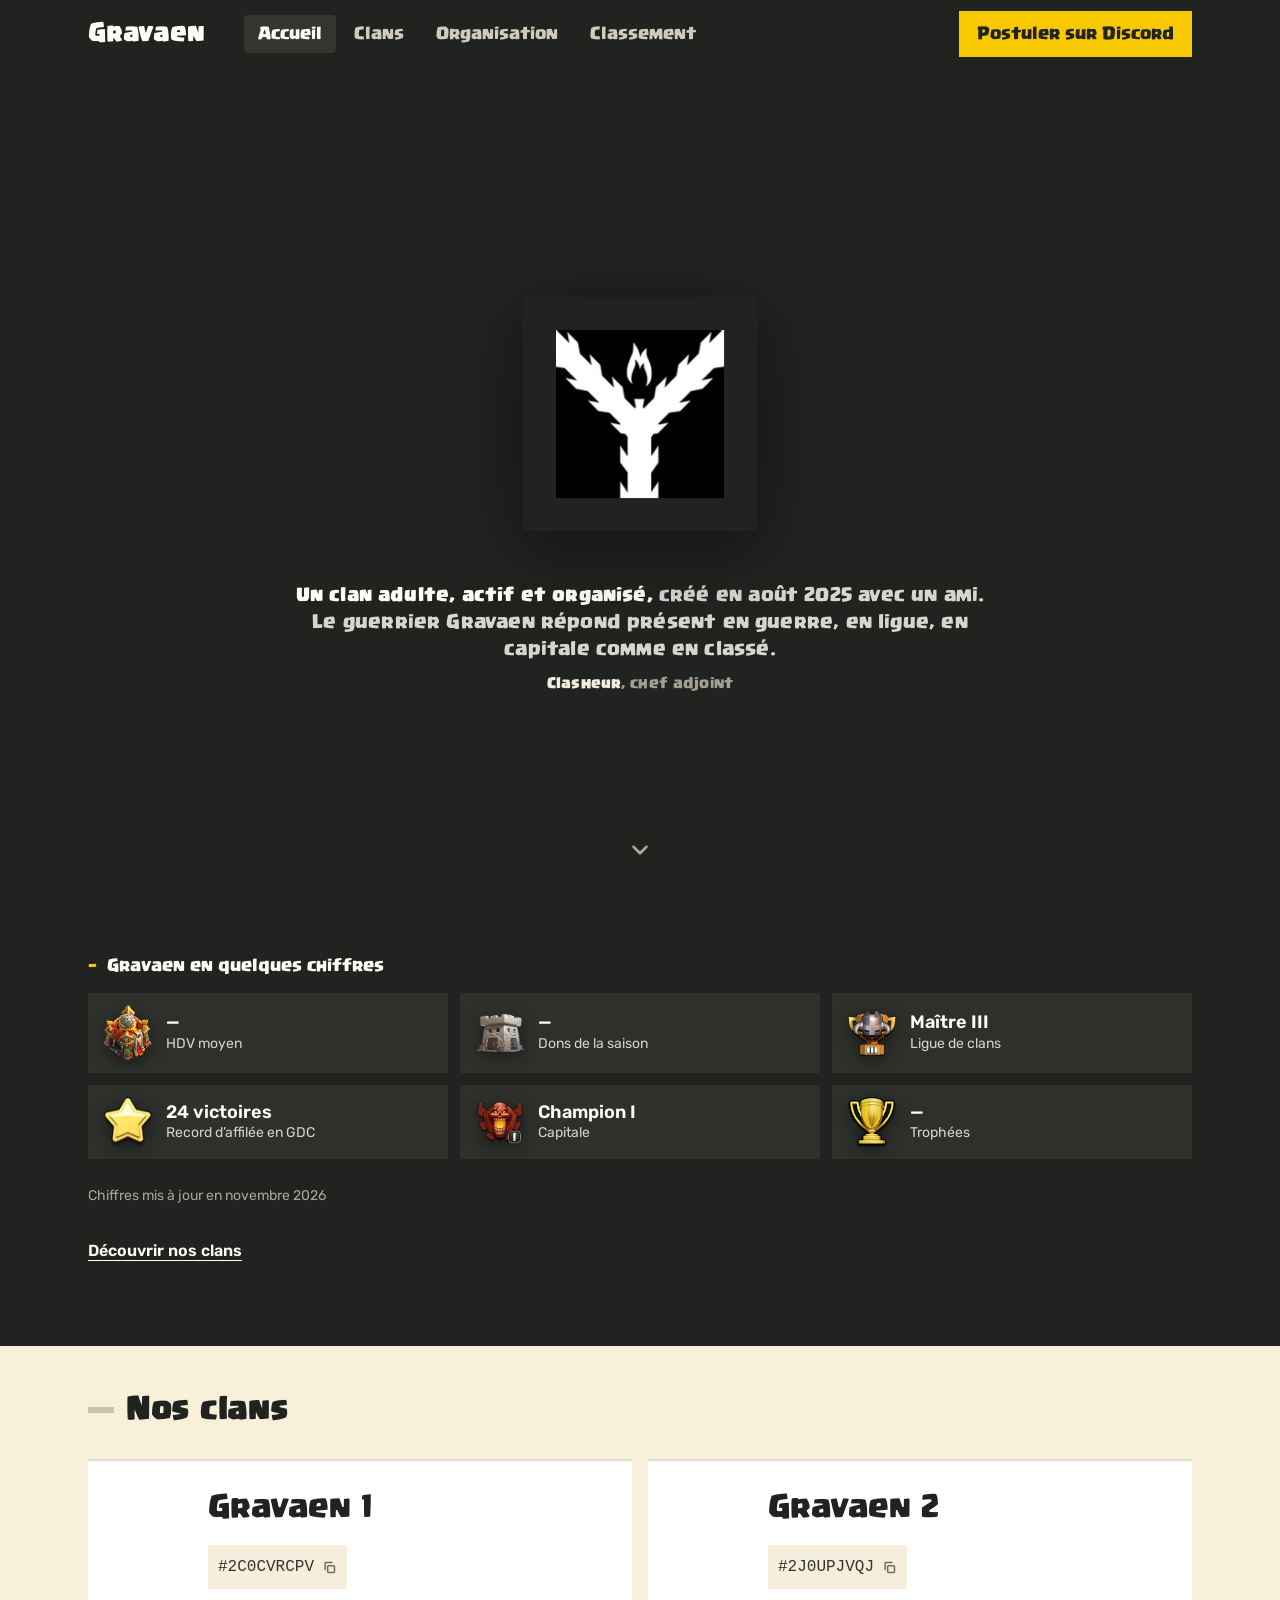
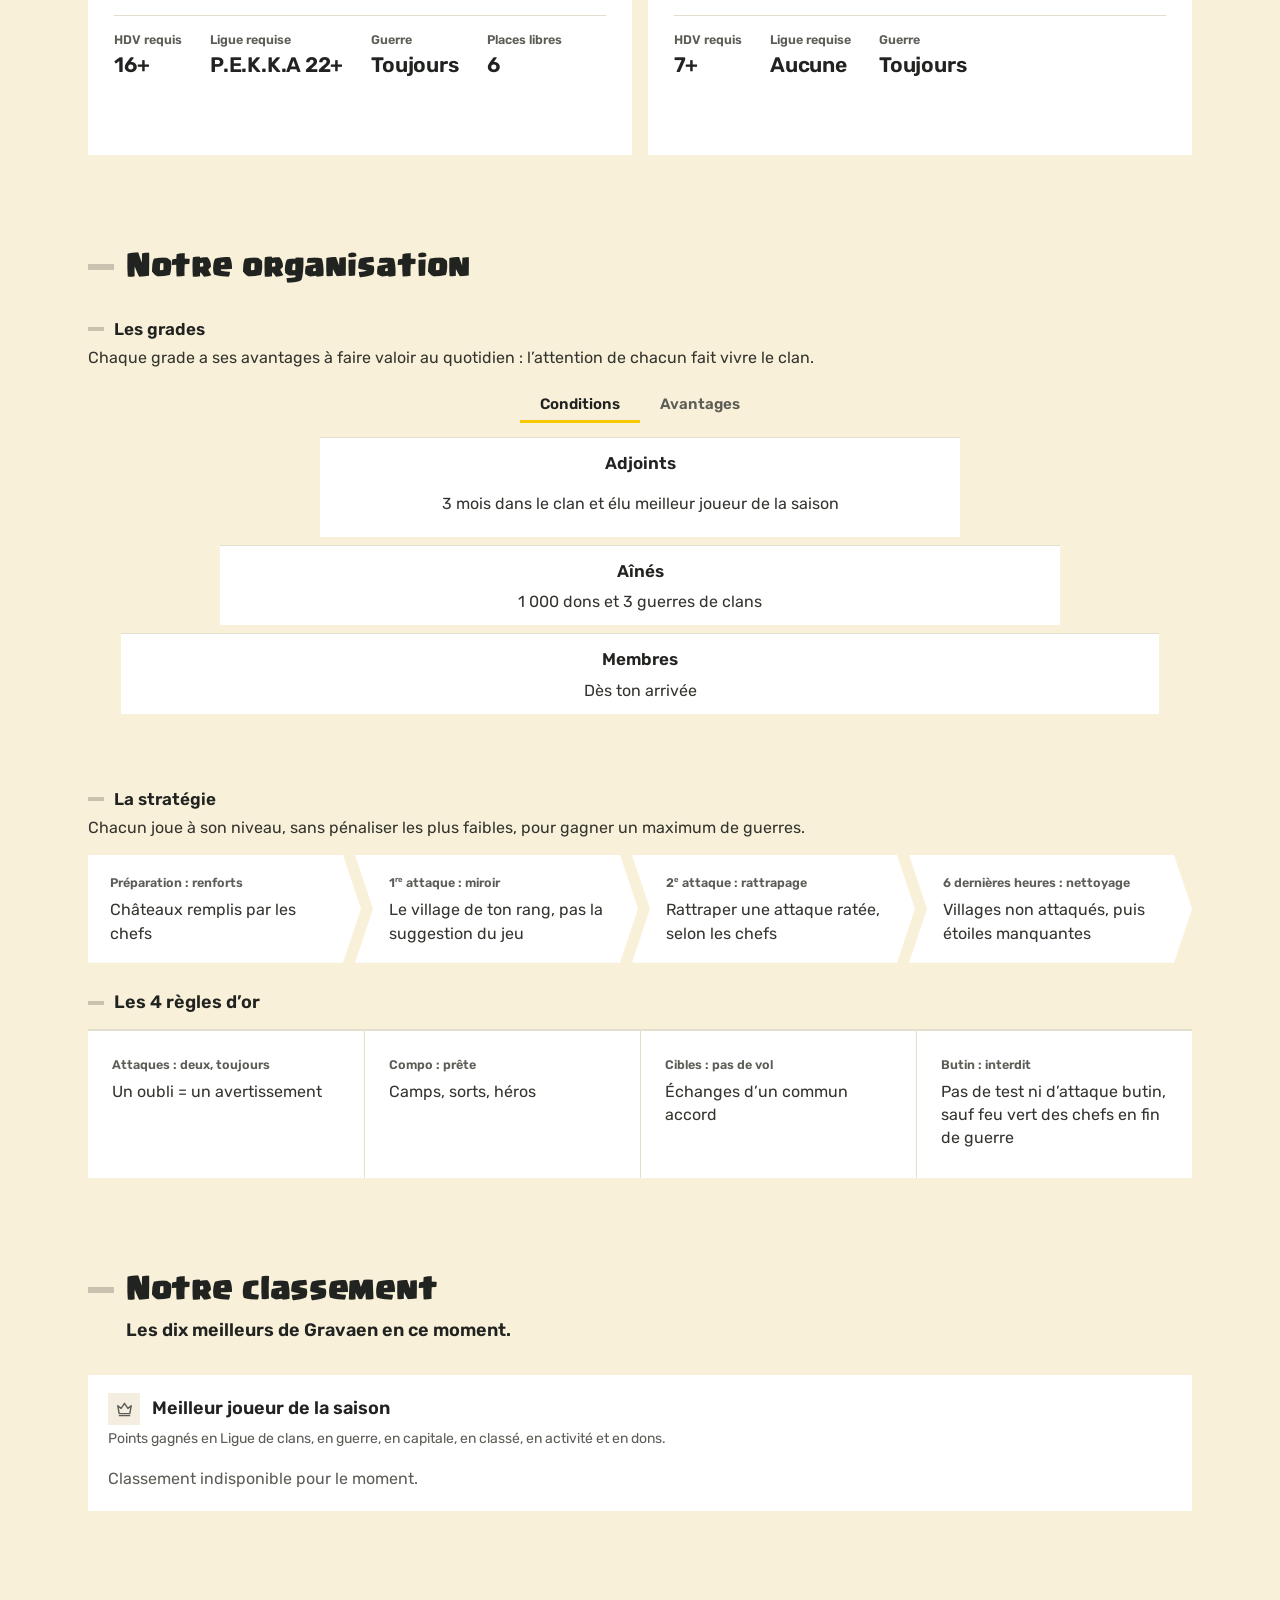
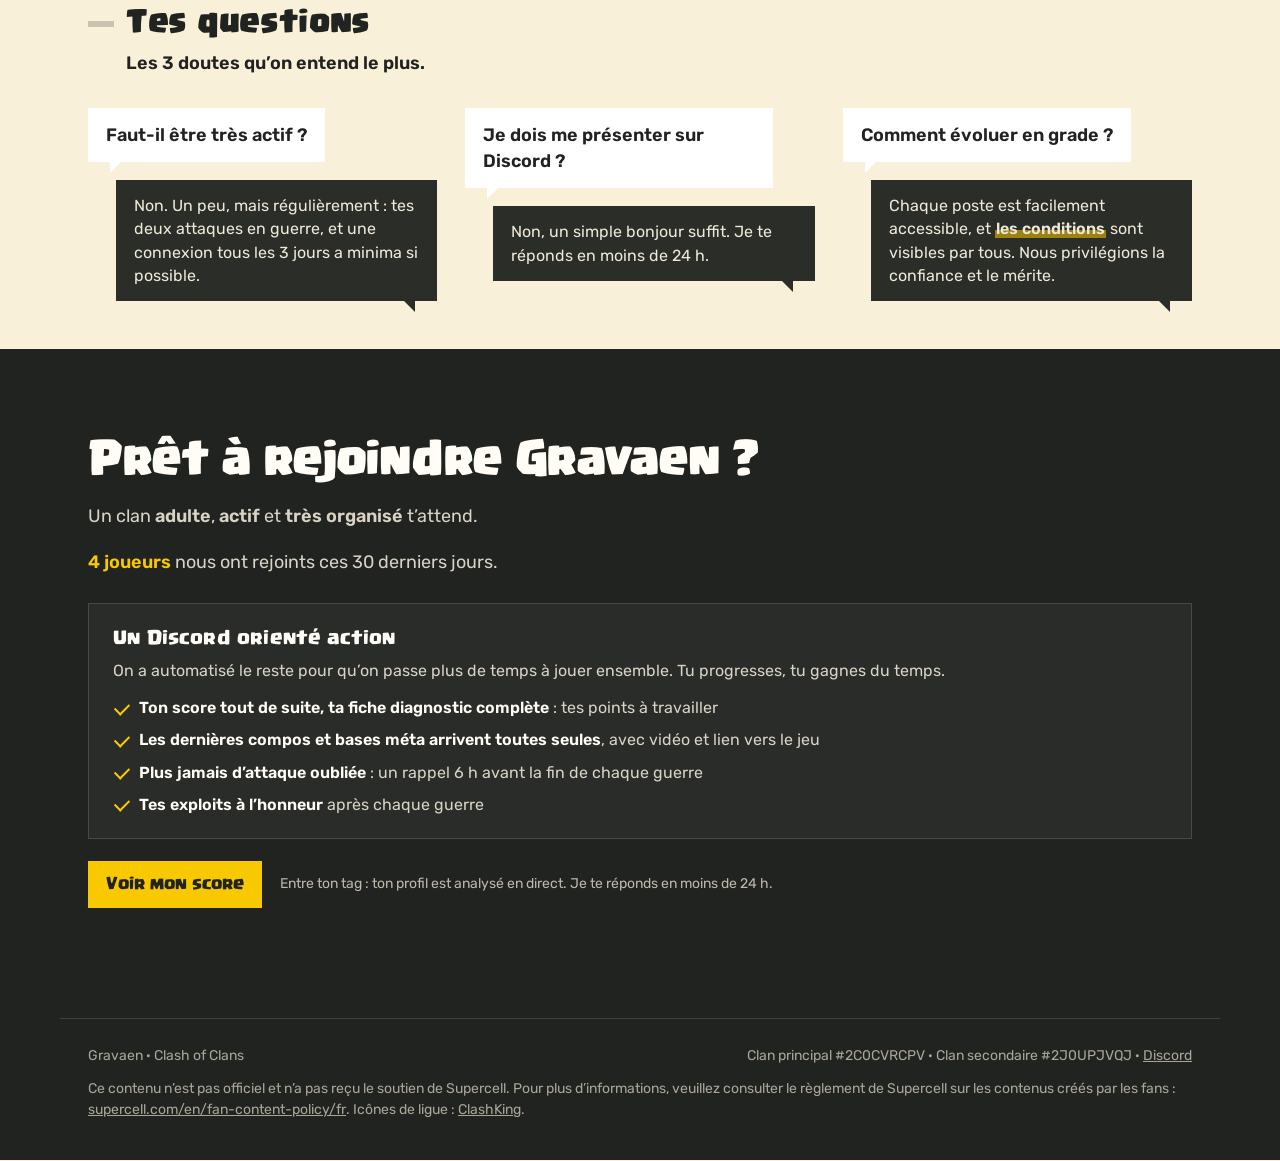
==== commit 5695c9de: "Site : classement « meilleur joueur de la saison » (top 10), 10 meilleurs en classé dans chaque cart" ====
--- a/index.html
+++ b/index.html
@@ -1358,6 +1358,62 @@
 @media (max-width:760px){.clan .pill.wv{gap:10px;margin-top:10px!important;padding-top:10px!important;font-size:14px!important}.clan .pill.wv .wv-ic{width:26px;height:26px}.clan .pill.wv .wv-ic svg{width:16px;height:16px}.clan .pill.wv small{font-size:12.5px}}
 @media (max-width:760px) and (max-height:700px){.clan .pill.wv{margin-top:6px!important;padding-top:6px!important}}
 .clans .clan .facts{margin-top:0!important}
+/* classement de la saison : une seule colonne, sous-titre des critères sous chaque joueur */
+.pod-grid.pod-one{grid-template-columns:minmax(0,1fr)}
+@media (min-width:761px){.pod-one .pod-list{display:grid;grid-template-rows:repeat(5,auto);grid-auto-flow:column;column-gap:48px}.pod-one .pod-list li:nth-child(6){border-top-color:transparent}}
+.pod-one .pod-n{display:grid!important;gap:1px}
+.pod-one .pod-n b{max-width:100%!important}
+.pod-one .pod-n small{display:block;white-space:nowrap;overflow:hidden;text-overflow:ellipsis;font-size:13px;color:var(--soft)}
+.pod-one .pod-list li{padding:11px 0}
+.pod-crit{margin:-2px 0 8px;font-size:14px;line-height:1.4;color:var(--soft)}
+@media (max-width:760px){.pod-crit{font-size:12.5px;margin:-4px 0 6px}}
+@media (max-width:760px){.pod-one .pod-list li{padding:6px 0}.pod-one .pod-n small{font-size:12px}.pod-one .pod-v small{display:block!important;font-size:11px}}
+@media (max-width:760px) and (max-height:700px){.pod-one .pod-list li{padding:6px 0}}
+@media (max-width:420px){.pod-one .pod-n small .s3{display:none}}
+/* cartes de clan : aperçu des 5 meilleurs en classé (ligue en majuscules). Sur téléphone, un clan à la fois avec des onglets */
+.crk{display:none}
+.clan .crk:not([hidden]){display:block;margin-top:auto;padding-top:12px;border-top:1px solid rgba(33,35,32,.1)}
+@media (min-width:761px){.clan .crk:not([hidden]){margin-top:auto;padding-top:14px}.clan .pill.wv+.crk:not([hidden]){margin-top:14px}}
+.crk-l{list-style:none;margin:0;padding:0}
+.crk-l li{display:flex;align-items:center;gap:10px;padding:6px 0;border-top:1px solid var(--line)}
+.crk-l li:first-child{border-top:0;padding-top:0}
+.crk-r{flex:none;width:18px;font-size:13px;font-weight:700;color:var(--soft);text-align:center}
+.crk-b{flex:none;width:24px;height:24px;object-fit:contain}
+.crk-n{flex:1;min-width:0;font-weight:600;color:var(--ink);overflow:hidden;text-overflow:ellipsis;white-space:nowrap}
+.crk-lg{flex:none;font-size:12px;font-weight:700;letter-spacing:.06em;color:var(--soft)}
+.ctabs{display:none!important}
+@media (max-width:760px){
+ .ctabs{display:flex!important;margin:0 auto 10px}
+ .clans[data-show]{display:grid!important;grid-template-columns:minmax(0,1fr)!important}
+ .clans[data-show]>.clan{grid-area:1/1;align-self:stretch!important}
+ .clans[data-show="main"] .clan:nth-child(2),.clans[data-show="second"] .clan:nth-child(1){visibility:hidden;pointer-events:none}
+ .clan .crk:not([hidden]){margin-top:10px}
+ .crk-l li{padding:5px 0;gap:8px}.crk-b{width:22px;height:22px}.crk-n{font-size:14px}.crk-lg{font-size:11px}
+}
+@media (min-width:761px){.crk-l{display:grid;grid-template-rows:repeat(5,auto);grid-auto-flow:column;grid-auto-columns:minmax(0,1fr);column-gap:28px}.crk-l li:nth-child(6){border-top:0;padding-top:0}.crk-l li{gap:7px}.crk-r{width:14px;font-size:12px}.crk-b{width:20px;height:20px}.crk-n{font-size:14px}.crk-lg{font-size:10px;letter-spacing:.03em}}
+@media (min-width:761px) and (max-width:1180px){.crk-l{column-gap:18px}.crk-l li{gap:5px}.crk-b{width:18px;height:18px}.crk-n{font-size:13.5px}.crk-lg{font-size:9.5px;letter-spacing:.02em}}
+@media (max-width:760px) and (max-height:780px){.crk-l li{padding:1px 0;line-height:20px}.crk-b{width:19px;height:19px}.crk-n{font-size:13px}}
+@media (max-width:360px){.clan .tagrow{row-gap:2px!important;margin-bottom:4px!important}.clan .cwl-chip{line-height:1.2}.clan .pill.wv .wv-t{white-space:nowrap;text-overflow:ellipsis}.clan .pill.wv{font-size:13.5px!important}}
+@media (max-width:760px) and (max-height:700px){.crk-l li{padding:1px 0;line-height:20px}.crk-b{width:19px;height:19px}.crk-n{font-size:13px}.crk-r{font-size:12px}.clan .crk:not([hidden]){margin-top:6px;padding-top:6px}.ctabs{margin-bottom:6px}.ctabs .ps-b{min-height:34px;padding:5px 12px}}
+/* ligne de guerre plus compacte : une seule ligne (adversaire puis score), moins d'espace autour ; Gravaen 2 sans vide ; espaces entre sections harmonisés */
+.clan .pill.wv{margin-top:10px!important;padding-top:10px!important;gap:10px}
+.clan .pill.wv .wv-t{white-space:nowrap;text-overflow:ellipsis}
+.clan .pill.wv small{display:inline!important;margin:0 0 0 2px!important;font-size:inherit!important}
+.clan .pill.wv small::before{content:"· ";color:var(--soft)}
+.clan .pill.wv+.crk:not([hidden]){margin-top:10px!important;padding-top:10px!important}
+@media (max-width:760px){.clan .pill.wv{margin-top:8px!important;padding-top:8px!important}.clan .pill.wv+.crk:not([hidden]){margin-top:8px!important;padding-top:8px!important}
+ .clans[data-show]>.clan{align-self:start!important}}
+@media (min-width:761px){section.s.faq#questions{padding-bottom:48px!important}}
+/* PC : les infos du clan sur une seule ligne, et les 10 joueurs en une seule colonne */
+@media (min-width:761px){
+ .clans .clan .facts{grid-template-columns:repeat(4,max-content)!important;gap:8px 28px!important}
+ .crk-l{display:block!important}
+ .crk-l li:nth-child(6){border-top:1px solid var(--line)!important;padding-top:4px!important}
+ .crk-l li{padding:4px 0!important;gap:10px!important}
+ .crk-r{width:18px!important;font-size:13px!important}.crk-b{width:22px!important;height:22px!important}.crk-n{font-size:15px!important}.crk-lg{font-size:11px!important;letter-spacing:.05em!important}
+}
+@media (min-width:961px){section.s#clans{padding-top:48px!important}}
+@media (max-width:760px) and (min-height:701px){section.s#meilleurs{padding-top:24px!important;padding-bottom:24px!important}}
 /* vérif finale des espaces : stratégie tient dans un petit téléphone, pyramide un peu plus haute sur grand téléphone */
 @media (max-width:760px) and (max-height:700px){section.s#strategie{padding-top:8px!important;padding-bottom:8px!important}section.s#strategie .sub-head{margin-bottom:8px!important}section.s#strategie .regles{margin-top:6px!important}}
 @media (max-width:760px) and (min-height:741px){section.s#grades .pyr .pl{flex-basis:132px!important}}
@@ -1429,10 +1485,11 @@
 
 <section class="s" id="clans">
  <div class="wrap">
-  <div class="head"><h2 class="eyeb"><i>—</i>Nos clans</h2><p class="head-desc">Évoluer avec des joueurs de ton niveau, sans déséquilibre majeur en guerre ni en Ligue de clans.</p></div>
-  <div class="clans">
-   <article class="clan"><div class="top" style="background:var(--yellow)"></div><div class="in"><img decoding="async" class="cbadge" data-badge="main" src="[data-uri]" width="72" height="72" alt="Blason du clan principal" hidden><h3 class="clan-name">Gravaen 1</h3><div class="tagrow"><button class="tagid copytag" type="button" data-copy="#2C0CVRCPV" aria-label="Copier le tag #2C0CVRCPV"><span class="tt">#2C0CVRCPV</span><svg viewBox="0 0 24 24" width="15" height="15" fill="none" stroke="currentColor" stroke-width="2.4" stroke-linecap="round" stroke-linejoin="round" aria-hidden="true"><rect x="9" y="9" width="11" height="11" rx="1.5"/><path d="M5 15V5a1 1 0 0 1 1-1h10"/></svg></button><span class="cwl-chip" data-c="main-cwl" hidden></span></div><dl class="facts"><div><dt>HDV requis</dt><dd data-c="main-th">16+</dd></div><div><dt>Ligue requise</dt><dd data-c="main-lg">P.E.K.K.A 22+</dd></div><div><dt data-c="main-wfl">Guerre</dt><dd data-c="main-wf">Toujours</dd></div><div data-c="main-memrow"><dt>Places libres</dt><dd data-c="main-mem">6</dd></div></dl><span class="pill" role="status" data-w="main" hidden></span></div></article>
-   <article class="clan"><div class="top" style="background:var(--ink)"></div><div class="in"><img decoding="async" class="cbadge" data-badge="second" src="[data-uri]" width="72" height="72" alt="Blason du clan secondaire" hidden><h3 class="clan-name">Gravaen 2</h3><div class="tagrow"><button class="tagid copytag" type="button" data-copy="#2J0UPJVQJ" aria-label="Copier le tag #2J0UPJVQJ"><span class="tt">#2J0UPJVQJ</span><svg viewBox="0 0 24 24" width="15" height="15" fill="none" stroke="currentColor" stroke-width="2.4" stroke-linecap="round" stroke-linejoin="round" aria-hidden="true"><rect x="9" y="9" width="11" height="11" rx="1.5"/><path d="M5 15V5a1 1 0 0 1 1-1h10"/></svg></button><span class="cwl-chip" data-c="second-cwl" hidden></span></div><dl class="facts"><div><dt>HDV requis</dt><dd data-c="second-th">7+</dd></div><div><dt>Ligue requise</dt><dd data-c="second-lg">Aucune</dd></div><div><dt data-c="second-wfl">Guerre</dt><dd data-c="second-wf">Toujours</dd></div><div hidden data-c="second-memrow"><dt>Places libres</dt><dd data-c="second-mem"></dd></div></dl><span class="pill" role="status" data-w="second" hidden></span></div></article>
+  <div class="head"><h2 class="eyeb"><i>—</i>Nos clans</h2></div>
+  <div class="pseg ctabs" role="tablist" aria-label="Choisir le clan"><span class="ps-ind" aria-hidden="true"></span><button type="button" role="tab" class="ps-b" aria-selected="true" data-v="main">Gravaen 1</button><button type="button" role="tab" class="ps-b" aria-selected="false" data-v="second">Gravaen 2</button></div>
+  <div class="clans" data-show="main">
+   <article class="clan"><div class="top" style="background:var(--yellow)"></div><div class="in"><img decoding="async" class="cbadge" data-badge="main" src="[data-uri]" width="72" height="72" alt="Blason du clan principal" hidden><h3 class="clan-name">Gravaen 1</h3><div class="tagrow"><button class="tagid copytag" type="button" data-copy="#2C0CVRCPV" aria-label="Copier le tag #2C0CVRCPV"><span class="tt">#2C0CVRCPV</span><svg viewBox="0 0 24 24" width="15" height="15" fill="none" stroke="currentColor" stroke-width="2.4" stroke-linecap="round" stroke-linejoin="round" aria-hidden="true"><rect x="9" y="9" width="11" height="11" rx="1.5"/><path d="M5 15V5a1 1 0 0 1 1-1h10"/></svg></button><span class="cwl-chip" data-c="main-cwl" hidden></span></div><dl class="facts"><div><dt>HDV requis</dt><dd data-c="main-th">16+</dd></div><div><dt>Ligue requise</dt><dd data-c="main-lg">P.E.K.K.A 22+</dd></div><div><dt data-c="main-wfl">Guerre</dt><dd data-c="main-wf">Toujours</dd></div><div data-c="main-memrow"><dt>Places libres</dt><dd data-c="main-mem">6</dd></div></dl><span class="pill" role="status" data-w="main" hidden></span><div class="crk" data-crk="main" hidden><ol class="crk-l" aria-label="Meilleurs joueurs en classé"></ol></div></div></article>
+   <article class="clan"><div class="top" style="background:var(--ink)"></div><div class="in"><img decoding="async" class="cbadge" data-badge="second" src="[data-uri]" width="72" height="72" alt="Blason du clan secondaire" hidden><h3 class="clan-name">Gravaen 2</h3><div class="tagrow"><button class="tagid copytag" type="button" data-copy="#2J0UPJVQJ" aria-label="Copier le tag #2J0UPJVQJ"><span class="tt">#2J0UPJVQJ</span><svg viewBox="0 0 24 24" width="15" height="15" fill="none" stroke="currentColor" stroke-width="2.4" stroke-linecap="round" stroke-linejoin="round" aria-hidden="true"><rect x="9" y="9" width="11" height="11" rx="1.5"/><path d="M5 15V5a1 1 0 0 1 1-1h10"/></svg></button><span class="cwl-chip" data-c="second-cwl" hidden></span></div><dl class="facts"><div><dt>HDV requis</dt><dd data-c="second-th">7+</dd></div><div><dt>Ligue requise</dt><dd data-c="second-lg">Aucune</dd></div><div><dt data-c="second-wfl">Guerre</dt><dd data-c="second-wf">Toujours</dd></div><div hidden data-c="second-memrow"><dt>Places libres</dt><dd data-c="second-mem"></dd></div></dl><span class="pill" role="status" data-w="second" hidden></span><div class="crk" data-crk="second" hidden><ol class="crk-l" aria-label="Meilleurs joueurs en classé"></ol></div></div></article>
   </div>
  </div>
 </section>
@@ -1474,10 +1531,9 @@
 
 <section class="s podium" id="meilleurs" aria-labelledby="pod-title">
  <div class="wrap">
-  <div class="head"><h2 class="eyeb" id="pod-title"><i>—</i>Notre classement</h2><p class="head-desc">Les cinq meilleurs de Gravaen en ce moment.</p></div>
-  <div class="pod-grid">
-   <div class="pod-col"><h3 class="pod-h"><span class="pod-ic"><svg viewBox="0 0 24 24" aria-hidden="true"><path d="M8 4h8v5a4 4 0 0 1-8 0V4zM8 6H5v1.5A3.5 3.5 0 0 0 8.5 11M16 6h3v1.5A3.5 3.5 0 0 1 15.5 11M12 13v4M9 20h6M10 17h4" fill="none" stroke="currentColor" stroke-width="1.8" stroke-linecap="round" stroke-linejoin="round"/></svg></span>Trophées<span class="pod-t">En direct</span></h3><ol class="pod-list" data-pod="tro"><li class="pod-empty">Chargement…</li></ol></div>
-   <div class="pod-col"><h3 class="pod-h"><span class="pod-ic"><svg viewBox="0 0 24 24" aria-hidden="true"><path d="M12 3.5l2.6 5.3 5.8.8-4.2 4.1 1 5.8-5.2-2.7-5.2 2.7 1-5.8-4.2-4.1 5.8-.8z" fill="none" stroke="currentColor" stroke-width="1.8" stroke-linejoin="round"/></svg></span><b data-pod-t>Ligue de clans</b><span class="pod-t" data-pod-s>Cette saison</span></h3><ol class="pod-list" data-pod="war"><li class="pod-empty">Chargement…</li></ol></div>
+  <div class="head"><h2 class="eyeb" id="pod-title"><i>—</i>Notre classement</h2><p class="head-desc">Les dix meilleurs de Gravaen en ce moment.</p></div>
+  <div class="pod-grid pod-one">
+   <div class="pod-col"><h3 class="pod-h"><span class="pod-ic"><svg viewBox="0 0 24 24" aria-hidden="true"><path d="M3.5 8.5l4.2 3.3L12 5.5l4.3 6.3 4.2-3.3-1.8 10H5.3z M5.5 21h13" fill="none" stroke="currentColor" stroke-width="1.8" stroke-linecap="round" stroke-linejoin="round"/></svg></span><b>Meilleur joueur de la saison</b></h3><p class="pod-crit">Points gagnés en Ligue de clans, en guerre, en capitale, en classé, en activité et en dons.</p><ol class="pod-list" data-pod="saison"><li class="pod-empty">Chargement…</li></ol></div>
   </div>
  </div>
 </section>
@@ -1661,7 +1717,7 @@
    if(live&&w.us!=null)sub.push('<span class="wv-sc">'+(w.us||0)+'\u00a0★ à '+(w.them||0)+'</span>');
    if(w.cwl&&w.cwl.round)sub.push('manche '+w.cwl.round+'/'+(w.cwl.rounds||7));
    el.classList.add('wv');el.classList.toggle('live',live);
-   el.innerHTML='<span class="wv-ic" aria-hidden="true"><svg viewBox="0 0 24 24" fill="none" stroke="currentColor" stroke-width="2" stroke-linecap="round" stroke-linejoin="round"><path d="M14.5 17.5L3 6V3h3l11.5 11.5M13 19l6-6M16 16l4 4M19 21l2-2M14.5 6.5L18 3h3v3l-3.5 3.5M5 14l4 4M7 17l-3 3M3 19l2 2"/></svg>'+'</span><span class="wv-t"><strong>'+head+'</strong> contre '+e_(w.opponent)+(sub.length?'<small>'+sub.join(' · ')+'</small>':'')+'</span>';
+   el.innerHTML='<span class="wv-ic" aria-hidden="true"><svg viewBox="0 0 24 24" fill="none" stroke="currentColor" stroke-width="2" stroke-linecap="round" stroke-linejoin="round"><path d="M14.5 17.5L3 6V3h3l11.5 11.5M13 19l6-6M16 16l4 4M19 21l2-2M14.5 6.5L18 3h3v3l-3.5 3.5M5 14l4 4M7 17l-3 3M3 19l2 2"/></svg>'+'</span><span class="wv-t"><strong>'+head+'</strong> contre '+e_(w.opponent)+'</span>';
    el.hidden=false;
   });
   if(d.updated){var dt=new Date(d.updated);if(!isNaN(dt)){
@@ -1874,28 +1930,17 @@
 document.querySelectorAll('[data-open-mj]').forEach(function(a){a.addEventListener('click',function(e){var g=document.getElementById('grades'),b=document.getElementById('mj-btn');if(!g||!b)return;e.preventDefault();g.scrollIntoView({behavior:'smooth',block:'start'});setTimeout(function(){b.click()},650)})});
 </script>
 <script>
-/* « Nos meilleurs joueurs » : top 5 trophées (en direct) et top 5 ligue de clans de la saison, depuis data/players.json */
+/* « Notre classement » : top 10 du meilleur joueur de la saison (même calcul que l'élection), depuis data/players.json.
+   Les critères sont rappelés sous le titre du tableau. */
 (function(){
  var esc=function(t){return String(t==null?'':t).replace(/[&<>"]/g,function(c){return{'&':'&amp;','<':'&lt;','>':'&gt;','"':'&quot;'}[c]})};
- var nb=function(n){return Number(n).toLocaleString('fr-FR')};
- var FRL={Legend:'Légende',Electro:'Électro',Master:'Maître',Crystal:'Cristal',Gold:'Or',Silver:'Argent',Witch:'Sorcière',Wizard:'Sorcier',Barbarian:'Barbare',Skeleton:'Squelette'};
- function lig(n){if(!n||n==='Unranked')return '';return String(n).replace(/\s*League/,'').replace(/^(\w+)/,function(w){return FRL[w]||w})}
- function row(i,p,val,unit,badge){
-  return '<li><span class="pod-r'+(i===0?' top':'')+'">'+(i+1)+'</span>'+(badge?(p.lgi?'<img class="pod-b" src="'+esc(p.lgi)+'" alt="" width="34" height="34" loading="lazy">':'<span class="pod-b"></span>'):'')+'<span class="pod-n"><b>'+esc(p.n)+'</b></span><span class="pod-v">'+val+(unit?'<small>'+unit+'</small>':'')+'</span></li>'}
+ var nb=function(n){return Number(n).toLocaleString('fr-FR',{maximumFractionDigits:1})};
  fetch('data/players.json',{cache:'no-store'}).then(function(r){if(!r.ok)throw 0;return r.json()}).then(function(d){
-  var ps=Object.values(d.players||{}).filter(function(p){return p&&p.v});
-  /* Mode classé : les trophées repartent de zéro chaque semaine dans chaque ligue (sauf Légende I).
-     On classe donc d'abord par ligue (Légende I > II > III > Électro 33 > …), puis par trophées dans la ligue. */
-  var tier=function(p){var n=String(p.lg||'');if(!n||/Unranked/.test(n))return 0;var m=n.match(/^Legend League (I{1,3})$/);if(m)return 37-m[1].length;var d=n.match(/(\d+)\s*$/);return d?+d[1]:0};
-  var tro=ps.filter(function(p){return tier(p)>0}).sort(function(a,b){return tier(b)-tier(a)||b.v.rk-a.v.rk}).slice(0,5);
-  var el=document.querySelector('[data-pod="tro"]');
-  if(el)el.innerHTML=tro.length?tro.map(function(p,i){return row(i,p,nb(p.v.rk),'trophées',true)}).join(''):'<li class="pod-empty">Pas encore de données.</li>';
-  var cwl=ps.some(function(p){return p.v.cwl>0});
-  var k=cwl?'cwl':'gdc';
-  var war=ps.filter(function(p){return p.v[k]>0}).sort(function(a,b){return b.v[k]-a.v[k]||(b.cwlPct||0)-(a.cwlPct||0)}).slice(0,5);
-  if(!cwl){var t=document.querySelector('[data-pod-t]');if(t)t.textContent='Guerres de clans'}
-  var ew=document.querySelector('[data-pod="war"]');
-  if(ew)ew.innerHTML=war.length?war.map(function(p,i){return row(i,p,nb(p.v[k]),'étoiles')}).join(''):'<li class="pod-empty">La saison vient de commencer : le classement arrive avec les premières guerres.</li>';
+  var ps=Object.values(d.players||{}).filter(function(p){return p&&p.v&&p.score>0});
+  ps.sort(function(a,b){return (a.rank||999)-(b.rank||999)||b.score-a.score});
+  var top=ps.slice(0,10),el=document.querySelector('[data-pod="saison"]');if(!el)return;
+  el.innerHTML=top.length?top.map(function(p,i){
+    return '<li><span class="pod-r'+(i===0?' top':'')+'">'+(i+1)+'</span><span class="pod-n"><b>'+esc(p.n)+'</b>'+'</span><span class="pod-v">'+nb(p.score)+'</span></li>'}).join(''):'<li class="pod-empty">Le classement arrive avec les premières guerres de la saison.</li>';
  }).catch(function(){document.querySelectorAll('.pod-list').forEach(function(e){e.innerHTML='<li class="pod-empty">Classement indisponible pour le moment.</li>'})});
 })();
 </script>
@@ -1920,5 +1965,32 @@
  set(false);
 })();
 </script>
+<script>
+/* cartes de clan : 10 meilleurs de chaque clan en classé (ligue d'abord, puis trophées), ligue affichée en majuscules */
+(function(){
+ var esc=function(t){return String(t==null?'':t).replace(/[&<>"]/g,function(c){return{'&':'&amp;','<':'&lt;','>':'&gt;','"':'&quot;'}[c]})};
+ var FR={Legend:'Légende',Electro:'Électro',Dragon:'Dragon',Titan:'Titan',Golem:'Golem',Witch:'Sorcière',Valkyrie:'Valkyrie',Wizard:'Sorcier',Archer:'Archère',Barbarian:'Barbare',Skeleton:'Squelette'};
+ var name=function(n){n=String(n||'');var m=n.match(/^(.+?)\s*League\s*(.*)$/);if(!m)return n;return ((FR[m[1]]||m[1])+(m[2]?' '+m[2]:'')).toUpperCase()};
+ var tier=function(n){n=String(n||'');if(!n||/Unranked/.test(n))return 0;var m=n.match(/^Legend League (I{1,3})$/);if(m)return 37-m[1].length;var d=n.match(/(\d+)\s*$/);return d?+d[1]:0};
+ fetch('data/players.json',{cache:'no-store'}).then(function(r){if(!r.ok)throw 0;return r.json()}).then(function(d){
+  var ps=Object.values(d.players||{}).filter(function(p){return p&&tier(p.lg)>0});
+  ['main','second'].forEach(function(k){var box=document.querySelector('[data-crk="'+k+'"]');if(!box)return;
+   var l=ps.filter(function(p){return p.c===k}).sort(function(a,b){return tier(b.lg)-tier(a.lg)||((b.v||{}).rk||0)-((a.v||{}).rk||0)}).slice(0,10);
+   if(!l.length)return;
+   box.querySelector('.crk-l').innerHTML=l.map(function(p,i){return '<li><span class="crk-r">'+(i+1)+'</span>'+(p.lgi?'<img class="crk-b" src="'+esc(p.lgi)+'" alt="" width="24" height="24" loading="lazy">':'<span class="crk-b"></span>')+'<span class="crk-n">'+esc(p.n)+'</span><span class="crk-lg">'+esc(name(p.lg))+'</span></li>'}).join('');
+   box.hidden=false});
+ }).catch(function(){});
+})();
+</script>
+<script>
+/* téléphone : onglets Gravaen 1 | Gravaen 2 au-dessus des cartes de clan */
+(function(){var g=document.querySelector('.ctabs'),c=document.querySelector('.clans[data-show]');if(!g||!c)return;
+ var bs=g.querySelectorAll('.ps-b');
+ function set(v,f){c.setAttribute('data-show',v);g.classList.toggle('av',v==='second');bs.forEach(function(b){var on=b.dataset.v===v;b.setAttribute('aria-selected',on);b.tabIndex=on?0:-1;if(on&&f)b.focus()})}
+ bs.forEach(function(b){b.addEventListener('click',function(){set(b.dataset.v)})});
+ g.addEventListener('keydown',function(e){if(e.key==='ArrowRight'||e.key==='ArrowLeft'){e.preventDefault();set(e.key==='ArrowRight'?'second':'main',true)}});
+ set('main');
+})();
+</script>
 </body>
 </html>
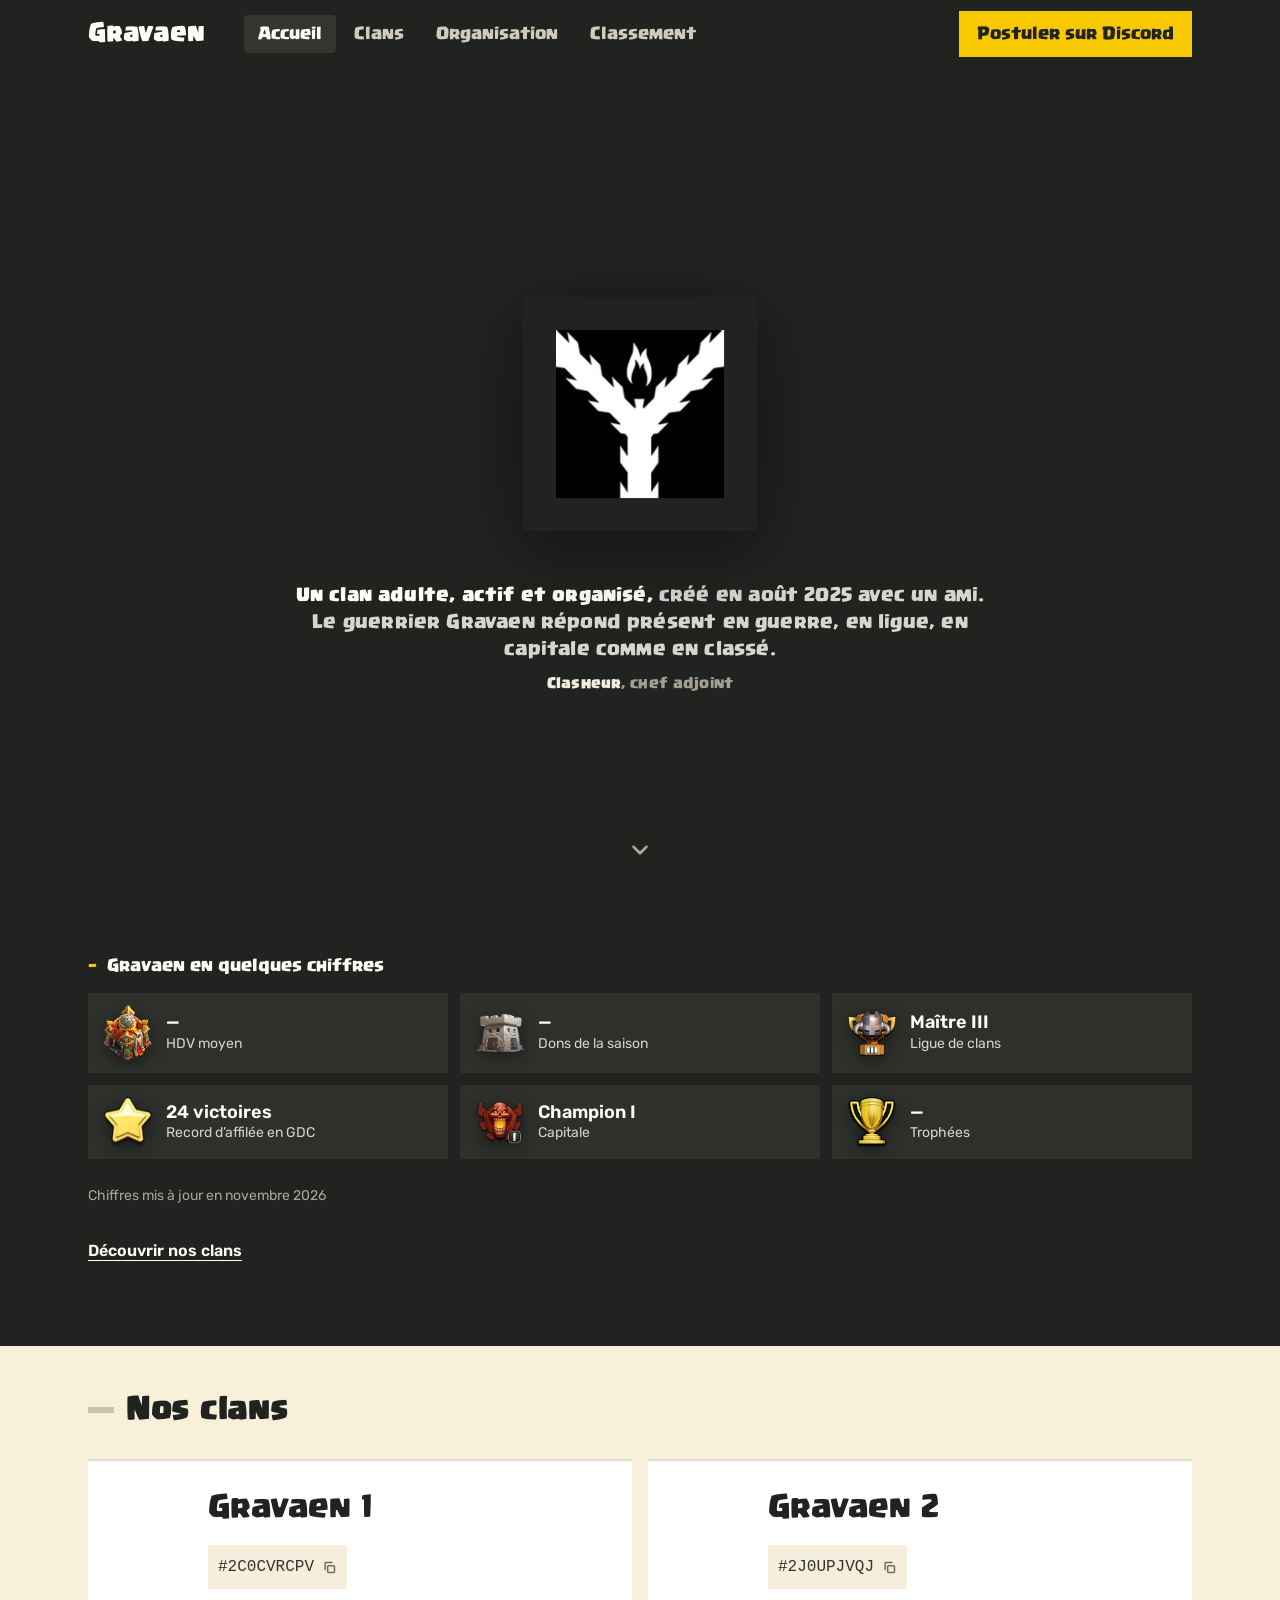
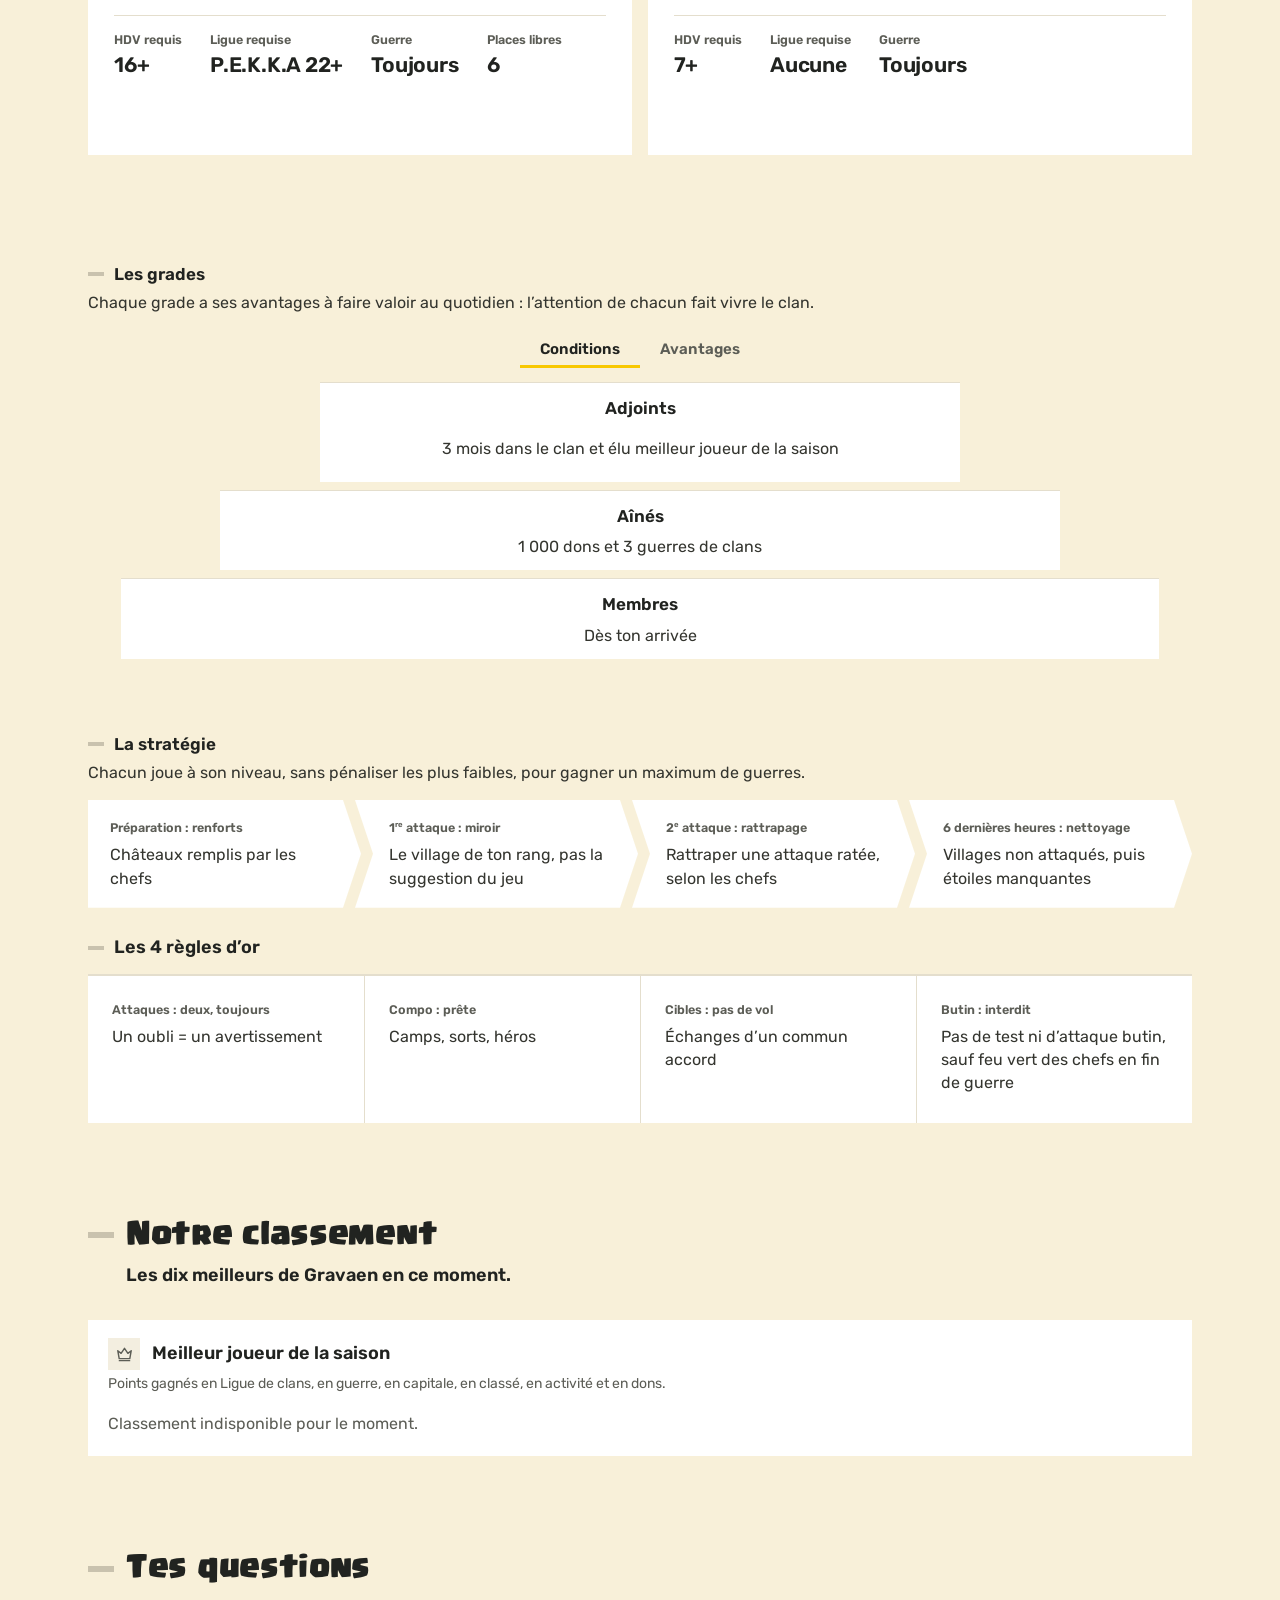
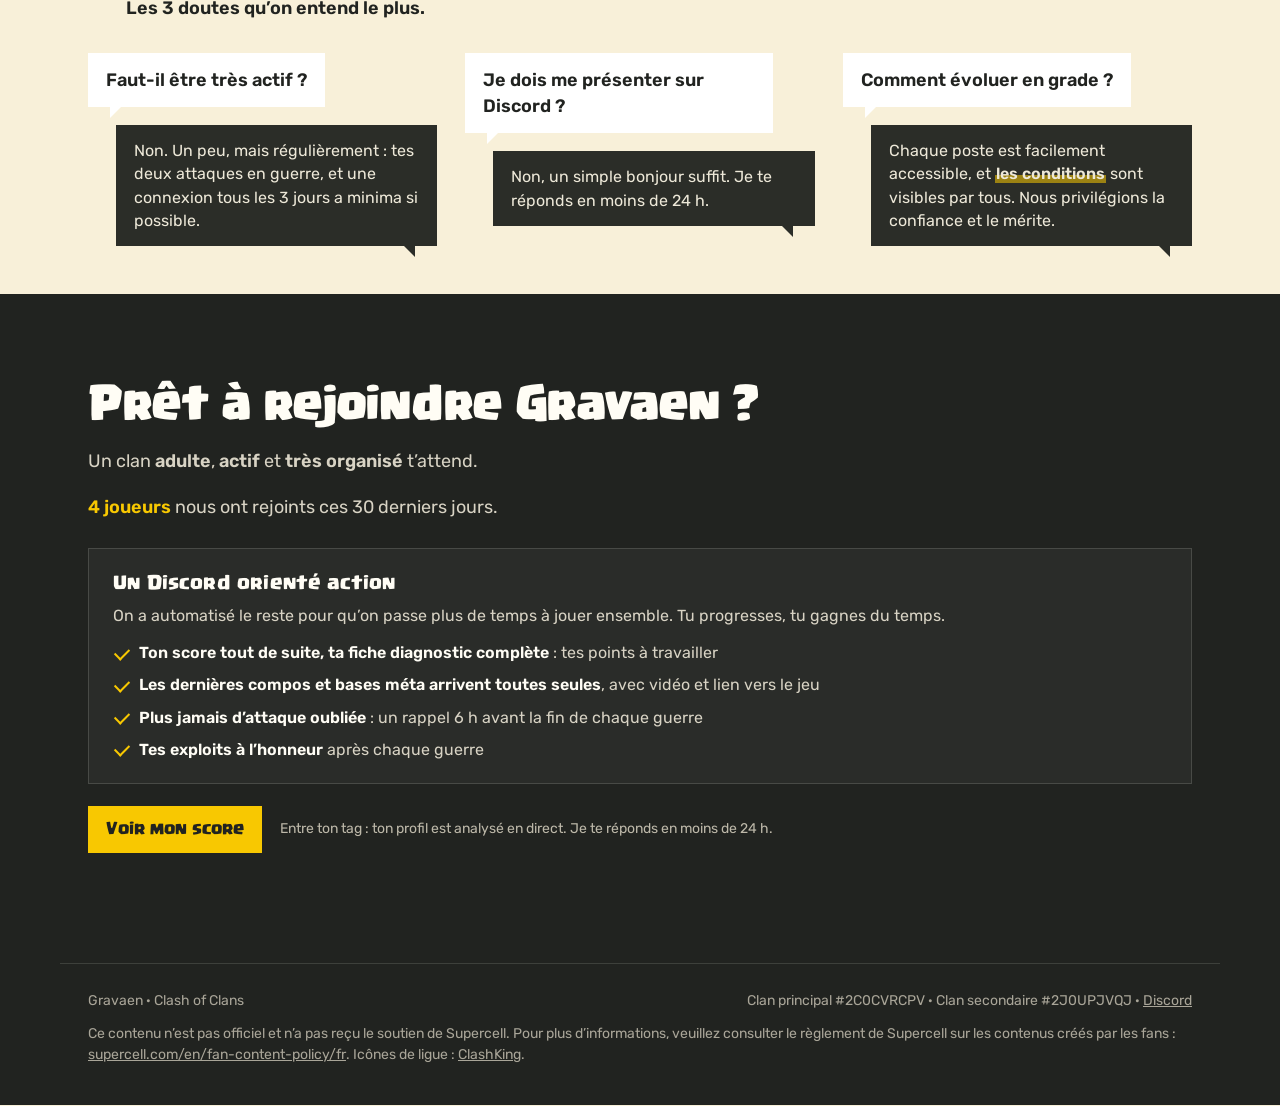
==== commit 8fefebef: "Portrait joueur, staff sur fond noir, fiches du staff dans clan.py Co-Authored-By: Claude Opus 5.5 <" ====
--- a/index.html
+++ b/index.html
@@ -1345,8 +1345,6 @@
 @media (max-width:760px){.pod-ic{width:28px;height:28px}.pod-ic svg{width:16px;height:16px}.pod-r{width:24px!important;height:24px!important}.pod-b{width:26px;height:26px}}
 @media (max-width:760px){.pod-n{overflow:hidden;min-width:0}.pod-n b{flex:none;max-width:100%}.pod-n small{overflow:hidden;text-overflow:ellipsis;min-width:0}.pod-col{overflow:hidden}}
 .pod-h .pod-ic{margin-left:0!important}
-/* menu à 4 entrées : plus serré entre 961 et 1180 px pour ne pas déborder */
-@media (min-width:961px) and (max-width:1180px){.nav ul{gap:4px!important}#links a{font-size:13px!important;padding:8px 5px!important}.nav .wrap{padding-left:20px!important;padding-right:20px!important}.nav-cta{font-size:14px!important;padding:10px 10px!important}}
 /* ligne « En guerre contre … » des cartes de clan : icône d'épées, adversaire, score et temps restant */
 .clan .pill.wv{display:flex!important;align-self:stretch!important;align-items:center;gap:12px;width:auto!important;max-width:none!important;margin:14px 0 0!important;padding:14px 0 0!important;border-top:1px solid rgba(33,35,32,.1)!important;background:none!important;color:var(--text);font-size:15px!important;line-height:1.35!important;white-space:normal!important;text-transform:none!important;letter-spacing:0!important;min-height:0}
 .clan .pill.wv .wv-ic{position:relative;flex:none;width:32px;height:32px;display:grid;place-items:center;background:#F3EEE0;color:var(--ink)}
@@ -1414,6 +1412,45 @@
 }
 @media (min-width:961px){section.s#clans{padding-top:48px!important}}
 @media (max-width:760px) and (min-height:701px){section.s#meilleurs{padding-top:24px!important;padding-bottom:24px!important}}
+/* staff : sous-partie de l'organisation (même niveau que les grades et la stratégie) */
+section.s#staff{scroll-snap-align:start;padding-top:48px!important;padding-bottom:32px!important}
+@media (min-width:761px){section.s#grades{padding-top:40px!important}}
+@media (max-width:760px){section.s#staff{padding-top:24px!important;padding-bottom:24px!important}}
+section.s#staff>.wrap{min-width:0}
+@media (max-width:760px) and (max-height:700px){section.s#staff{padding-top:16px!important;padding-bottom:16px!important}}
+/* section staff : une carte par chef / adjoint, en ligne horizontale qu'on fait défiler ; phrases tirées du score de la saison */
+.st-row{display:flex;gap:16px;overflow-x:auto;scroll-snap-type:x mandatory;padding:2px 2px 14px;margin:0 -2px;scrollbar-width:thin;-webkit-overflow-scrolling:touch}
+.st-card{flex:0 0 min(320px,84%);scroll-snap-align:start;display:flex;flex-direction:column;background:#fff;border-top:3px solid var(--line);padding:22px 22px 18px;min-width:0}
+.st-card.chef{border-top-color:var(--yellow)}
+.st-role{align-self:flex-start;font-size:12px;font-weight:700;letter-spacing:.04em;padding:4px 9px;background:#F3EEE0;color:var(--ink)}
+.st-card.chef .st-role{background:var(--yellow);color:#212320}
+.st-name{margin:12px 0 4px;font-family:var(--title);font-weight:400;font-size:24px;line-height:1.15;color:var(--ink);overflow:hidden;text-overflow:ellipsis;white-space:nowrap}
+.st-b{margin:2px 0 10px}
+.st-txt{margin:0;font-size:14.5px;line-height:1.55;color:var(--text)}
+.st-foot{margin-top:auto;padding-top:14px;border-top:1px solid var(--line);font-size:15px;font-weight:600;color:var(--soft);display:flex;justify-content:space-between;align-items:center;text-decoration:none}
+.st-foot .st-ar{font-size:18px;color:var(--ink);transition:transform .2s}
+.st-foot:hover{color:var(--ink)}.st-foot:hover .st-ar{transform:translateX(4px)}
+.st-empty{color:var(--soft)}
+/* cartes du staff sur le noir de Gravaen pour qu'elles ressortent */
+.st-card{background:#212320;border-top-color:#3A3C36}
+.st-card.chef{border-top-color:var(--yellow)}
+.st-card .st-role{background:#34362F;color:#F2EDDE}
+.st-card.chef .st-role{background:var(--yellow);color:#212320}
+.st-card .st-name{color:#FFFDF5}
+.st-card .st-txt{color:#D8D3C4}
+.st-card .st-foot{border-top-color:#3A3C36;color:#B8B3A4}
+.st-card .st-foot .st-ar{color:var(--yellow)}
+.st-card .st-foot:hover{color:#FFFDF5}
+.st-row:focus-visible{outline:3px solid var(--ink);outline-offset:2px}
+@media (max-width:760px){.st-card{padding:18px 16px 14px}.st-name{font-size:21px}.st-txt{font-size:14px}}
+/* badges de la saison sur les cartes du staff : petits carrés crème au trait, nom du badge au survol / au toucher */
+.bdgs{display:inline-flex;gap:4px;flex:none}
+.bdg{position:relative;display:grid;place-items:center;width:24px;height:24px;border-radius:50%;background:#FCE38A;color:#212320;cursor:default}
+.bdg svg{width:15px;height:15px;fill:none;stroke:currentColor;stroke-width:1.8;stroke-linecap:round;stroke-linejoin:round}
+.bdg::after{content:attr(data-tip);position:absolute;left:50%;bottom:calc(100% + 6px);transform:translateX(-50%);white-space:nowrap;background:#212320;color:#fff;font-size:12px;font-weight:600;padding:5px 8px;opacity:0;pointer-events:none;transition:opacity .15s;z-index:5}
+.bdg:hover::after,.bdg:focus::after,.bdg:focus-visible::after{opacity:1}
+.bdg:focus-visible{outline:2px solid var(--ink);outline-offset:1px}
+@media (max-width:760px){.bdg{width:22px;height:22px}.bdg svg{width:14px;height:14px}}
 /* vérif finale des espaces : stratégie tient dans un petit téléphone, pyramide un peu plus haute sur grand téléphone */
 @media (max-width:760px) and (max-height:700px){section.s#strategie{padding-top:8px!important;padding-bottom:8px!important}section.s#strategie .sub-head{margin-bottom:8px!important}section.s#strategie .regles{margin-top:6px!important}}
 @media (max-width:760px) and (min-height:741px){section.s#grades .pyr .pl{flex-basis:132px!important}}
@@ -1456,7 +1493,7 @@
   <ul id="links"><li class="nav-ind" aria-hidden="true"></li>
    <li><a href="#vision">Accueil</a></li>
    <li><a href="#clans">Clans</a></li>
-   <li><a href="#grades">Organisation</a></li>
+   <li><a href="#staff">Organisation</a></li>
    <li><a href="#meilleurs">Classement</a></li>
    
    <li class="drawer-cta"><a class="cta open" href="https://discord.gg/XAUWg3rnj" target="_blank" rel="noopener" data-join>Postuler sur Discord</a></li>
@@ -1494,9 +1531,17 @@
  </div>
 </section>
 
+<section class="s staff" id="staff" aria-labelledby="staff-title">
+ <div class="wrap">
+  <div class="head"><h2 class="eyeb"><i>—</i>Notre organisation</h2></div>
+  <div class="sub-head"><h3 class="sub-t" id="staff-title">Le staff</h3><p class="sub-desc">Les piliers du clan&nbsp;: ils le gèrent, montrent l’exemple et maîtrisent la stratégie en profondeur.</p></div>
+  <div class="st-row" data-staff role="list"><p class="st-empty">Chargement…</p></div>
+ </div>
+</section>
+
+
 <section class="s" id="grades">
  <div class="wrap">
-  <div class="head"><h2 class="eyeb"><i>—</i>Notre organisation</h2></div>
   <div class="sub-head"><h3 class="sub-t">Les grades</h3><p class="sub-desc">Chaque grade a ses avantages à faire valoir au quotidien&nbsp;: l’attention de chacun fait vivre le clan.</p></div>
   <div class="pseg" role="tablist" aria-label="Afficher pour chaque grade"><span class="ps-ind" aria-hidden="true"></span><button type="button" role="tab" class="ps-b" aria-selected="true" data-v="c">Conditions</button><button type="button" role="tab" class="ps-b" aria-selected="false" data-v="a">Avantages</button></div>
   <div class="pyr" role="list">
@@ -1506,6 +1551,9 @@
   </div>
  </div>
 </section>
+
+
+
 
 <section class="s strat" id="strategie" aria-labelledby="strat-title">
  <div class="wrap">
@@ -1529,6 +1577,9 @@
 </section>
 
 
+
+
+
 <section class="s podium" id="meilleurs" aria-labelledby="pod-title">
  <div class="wrap">
   <div class="head"><h2 class="eyeb" id="pod-title"><i>—</i>Notre classement</h2><p class="head-desc">Les dix meilleurs de Gravaen en ce moment.</p></div>
@@ -1576,7 +1627,7 @@
 l.onclick=e=>{if(e.target.closest('a'))setMenu(false)};
 document.addEventListener('keydown',e=>{if(e.key==='Escape')setMenu(false)});
 const secs=[...document.querySelectorAll('main section[id]')],links=[...l.querySelectorAll('a[href^="#"]')];
-const io=new IntersectionObserver(es=>es.forEach(en=>{if(en.isIntersecting){var cur=en.target.id==='strategie'?'grades':en.target.id;links.forEach(a=>a.setAttribute('aria-current',a.getAttribute('href')==='#'+cur));var h=en.target.id==='vision'?'':'#'+en.target.id;if(location.hash!==h&&scrollY>40)safeRS(null,'',location.pathname+location.search+h);else if(scrollY<=40&&location.hash)safeRS(null,'',location.pathname+location.search)}}),{rootMargin:'-45% 0px -50% 0px'});
+const io=new IntersectionObserver(es=>es.forEach(en=>{if(en.isIntersecting){var cur=(en.target.id==='strategie'||en.target.id==='grades')?'staff':en.target.id;links.forEach(a=>a.setAttribute('aria-current',a.getAttribute('href')==='#'+cur));var h=en.target.id==='vision'?'':'#'+en.target.id;if(location.hash!==h&&scrollY>40)safeRS(null,'',location.pathname+location.search+h);else if(scrollY<=40&&location.hash)safeRS(null,'',location.pathname+location.search)}}),{rootMargin:'-45% 0px -50% 0px'});
 secs.forEach(x=>io.observe(x));
 
 
@@ -1692,7 +1743,7 @@
   put('war',w&&w.replace(/^Ligue /,''));put('cap',c&&c.replace(/^Ligue /,''));
   if(typeof d.warWins==='number')put('wins',nb(d.warWins));
   if(typeof d.clanLevel==='number')put('lvl','Niveau '+d.clanLevel);
-  if(typeof d.thAvg==='number'){put('hdv',String(d.thAvg).replace('.',','));var th=Math.max(12,Math.min(18,Math.round(d.thAvg)));var he=document.querySelector('[data-ki="hdv"]');if(he&&he.getAttribute('data-th')!=String(th)){he.src='hdv-'+th+'.webp';he.setAttribute('data-th',th);he.alt='Hôtel de ville niveau '+th}}
+  if(typeof d.thAvg==='number'){var thUp=Math.ceil(d.thAvg-1e-9);put('hdv',String(thUp));var th=Math.max(12,Math.min(18,thUp));var he=document.querySelector('[data-ki="hdv"]');if(he&&he.getAttribute('data-th')!=String(th)){he.src='hdv-'+th+'.webp';he.setAttribute('data-th',th);he.alt='Hôtel de ville niveau '+th}}
   if(typeof d.donations==='number')put('don',nb(d.donations));
   if(typeof d.warWins==='number'&&typeof d.warLosses==='number')put('gp',nb(d.warWins+d.warLosses+(d.warTies||0)));
   if(typeof d.warWins==='number'&&typeof d.warLosses==='number'&&d.warWins+d.warLosses>0)put('rate',Math.round(d.warWins/(d.warWins+d.warLosses)*100)+'\u00a0%');
@@ -1940,7 +1991,7 @@
   ps.sort(function(a,b){return (a.rank||999)-(b.rank||999)||b.score-a.score});
   var top=ps.slice(0,10),el=document.querySelector('[data-pod="saison"]');if(!el)return;
   el.innerHTML=top.length?top.map(function(p,i){
-    return '<li><span class="pod-r'+(i===0?' top':'')+'">'+(i+1)+'</span><span class="pod-n"><b>'+esc(p.n)+'</b>'+'</span><span class="pod-v">'+nb(p.score)+'</span></li>'}).join(''):'<li class="pod-empty">Le classement arrive avec les premières guerres de la saison.</li>';
+    return '<li><span class="pod-r'+(i===0?' top':'')+'">'+(i+1)+'</span><span class="pod-n"><b>'+esc(p.n)+'</b></span><span class="pod-v">'+nb(p.score)+'</span></li>'}).join(''):'<li class="pod-empty">Le classement arrive avec les premières guerres de la saison.</li>';
  }).catch(function(){document.querySelectorAll('.pod-list').forEach(function(e){e.innerHTML='<li class="pod-empty">Classement indisponible pour le moment.</li>'})});
 })();
 </script>
@@ -1992,5 +2043,49 @@
  set('main');
 })();
 </script>
+<script>
+/* section staff : chef et adjoints (grade donné par l'API), mis en valeur par leurs points forts du score de la saison */
+(function(){var box=document.querySelector('[data-staff]');if(!box)return;
+ var esc=function(t){return String(t==null?'':t).replace(/[&<>"]/g,function(c){return{'&':'&amp;','<':'&lt;','>':'&gt;','"':'&quot;'}[c]})};
+ var FR={Legend:'Légende',Electro:'Électro',Dragon:'Dragon',Titan:'Titan',Golem:'Golem',Witch:'Sorcière',Valkyrie:'Valkyrie',Wizard:'Sorcier',Archer:'Archère',Barbarian:'Barbare',Skeleton:'Squelette'};
+ var lig=function(n){n=String(n||'');var m=n.match(/^(.+?)\s*League\s*(.*)$/);return m?((FR[m[1]]||m[1])+(m[2]?' '+m[2]:'')):''};
+ /* profil de chaque membre du staff : son impact sur le groupe, d'après ses deux points forts de la saison (pas de rang affiché) */
+ var I={cwl:['Leader technique','tire le clan vers le haut en Ligue de clans'],
+        gdc:['Attaquant sur qui on compte','assure les étoiles en guerre'],
+        cap:['Moteur de la capitale','fait grandir la capitale à chaque raid'],
+        rk:['Vitrine du clan','montre jusqu’où un joueur de Gravaen peut aller'],
+        act:['Repère du clan','garde le rythme du clan au quotidien'],
+        don:['Soutien de l’équipe','permet à chacun d’attaquer à pleine puissance']};
+ var TOP={cwl:15,gdc:10,cap:10,rk:10,act:10,don:10};
+ /* force relative dans chaque critère (le rang compte, pas le poids du critère), pour que chacun ait un profil à lui */
+ var force=function(p,k){var r=(p.r||{})[k];return r?(TOP[k]+1-r)/TOP[k]:0};
+ /* badges de la saison (icônes au trait, comme la couronne) : couronne pour le 1er de la saison, les autres pour le podium (top 3) de chaque critère */
+ var B={champ:['Champion de la saison','M3.5 8.5l4.2 3.3L12 5.5l4.3 6.3 4.2-3.3-1.8 10H5.3z'],
+  cwl:['Maître de la Ligue','M12 3l7 3v5.5c0 4.3-2.9 7.6-7 9.5-4.1-1.9-7-5.2-7-9.5V6z M9 12l2 2 4-4'],
+  gdc:['Chef de guerre','M14.5 17.5L3 6V3h3l11.5 11.5M13 19l6-6M16 16l4 4M19 21l2-2M14.5 6.5L18 3h3v3l-3.5 3.5M5 14l4 4M7 17l-3 3M3 19l2 2'],
+  cap:['Bâtisseur de capitale','M4 21V9h3V5h2v4h2V5h2v4h2V5h2v4h3v12z M10 21v-4a2 2 0 014 0v4'],
+  rk:['Compétiteur','M8 4h8v4a4 4 0 01-8 0z M8 6H5c0 2 1.3 3.6 3.2 4 M16 6h3c0 2-1.3 3.6-3.2 4 M12 12v4 M8.5 20h7 M10 16h4l.5 4h-5z'],
+  act:['Infatigable','M12 3c1.2 3 4.5 5 4.5 9.5a4.5 4.5 0 01-9 0c0-2.2 1.1-3.6 2.3-4.6 0 2 .9 3.3 2.2 3.6-.9-3-.2-6.1 0-8.5z'],
+  don:['Cœur du clan','M12 20s-7-4.4-7-10a4 4 0 017-2.7A4 4 0 0119 10c0 5.6-7 10-7 10z']};
+ var badges=function(p){var o=[];if(p.rank===1)o.push('champ');['cwl','gdc','cap','rk','act','don'].forEach(function(k){var r=(p.r||{})[k];if(r&&r<=3)o.push(k)});return o};
+ fetch('data/players.json',{cache:'no-store'}).then(function(r){if(!r.ok)throw 0;return r.json()}).then(function(d){
+  var all=Object.keys(d.players||{}).map(function(t){var x=d.players[t];if(x)x._t=t;return x}).filter(function(p){return p&&(p.role==='leader'||p.role==='coLeader')});
+  var by={};all.forEach(function(p){var k=p.n,o=by[k];if(!o||(p.role==='leader'&&o.role!=='leader')||((p.role===o.role)&&(p.score||0)>(o.score||0)))by[k]=p});
+  var st=Object.values(by).sort(function(a,b){return (a.role==='leader'?0:1)-(b.role==='leader'?0:1)||(b.score||0)-(a.score||0)});
+  if(!st.length){box.closest('section').hidden=true;return}
+  var used={};st.forEach(function(p){var c=Object.keys(I).filter(function(k){return force(p,k)>0}).sort(function(a,b){return force(p,b)-force(p,a)});
+   var main=c.filter(function(k){return !used[k]})[0]||c[0];if(main)used[main]=1;p._c=main?[main].concat(c.filter(function(k){return k!==main}).slice(0,1)):[]});
+  box.innerHTML=st.map(function(p){var v=p.v||{},pt=p.p||{},rk=p.r||{};
+   var cats=p._c;
+   var chef=p.role==='leader',txt;
+   if(cats.length){var a=I[cats[0]],b=cats[1]?I[cats[1]]:null;
+    txt=a[0]+(b?' et '+b[0].charAt(0).toLowerCase()+b[0].slice(1):'')+'&nbsp;: '+a[1]+'.';}
+   else{txt='Garant de l’organisation&nbsp;: lance les guerres et valide les montées.'}
+   var href='joueur.html?t='+encodeURIComponent(String(p._t||'').replace('#',''));
+   return '<article class="st-card'+(chef?' chef':'')+'" role="listitem"><span class="st-role">'+(chef?'Chef':'Chef adjoint')+(p.c==='second'?' · Gravaen 2':' · Gravaen 1')+'</span><h3 class="st-name">'+esc(p.n)+'</h3>'+(function(){var b=badges(p);return b.length?'<div class="bdgs st-b">'+b.map(function(k){return '<span class="bdg" tabindex="0" role="img" aria-label="'+B[k][0]+'" data-tip="'+B[k][0]+'"><svg viewBox="0 0 24 24" aria-hidden="true"><path d="'+B[k][1]+'"/></svg></span>'}).join('')+'</div>':''})()+'<p class="st-txt">'+txt+'</p><a class="st-foot" href="'+href+'"><span>Portrait</span><span class="st-ar" aria-hidden="true">→</span></a></article>'}).join('');
+  box.tabIndex=0;box.setAttribute('aria-label','Membres du staff, faire défiler pour tout voir');
+ }).catch(function(){box.closest('section').hidden=true});
+})();
+</script>
 </body>
 </html>
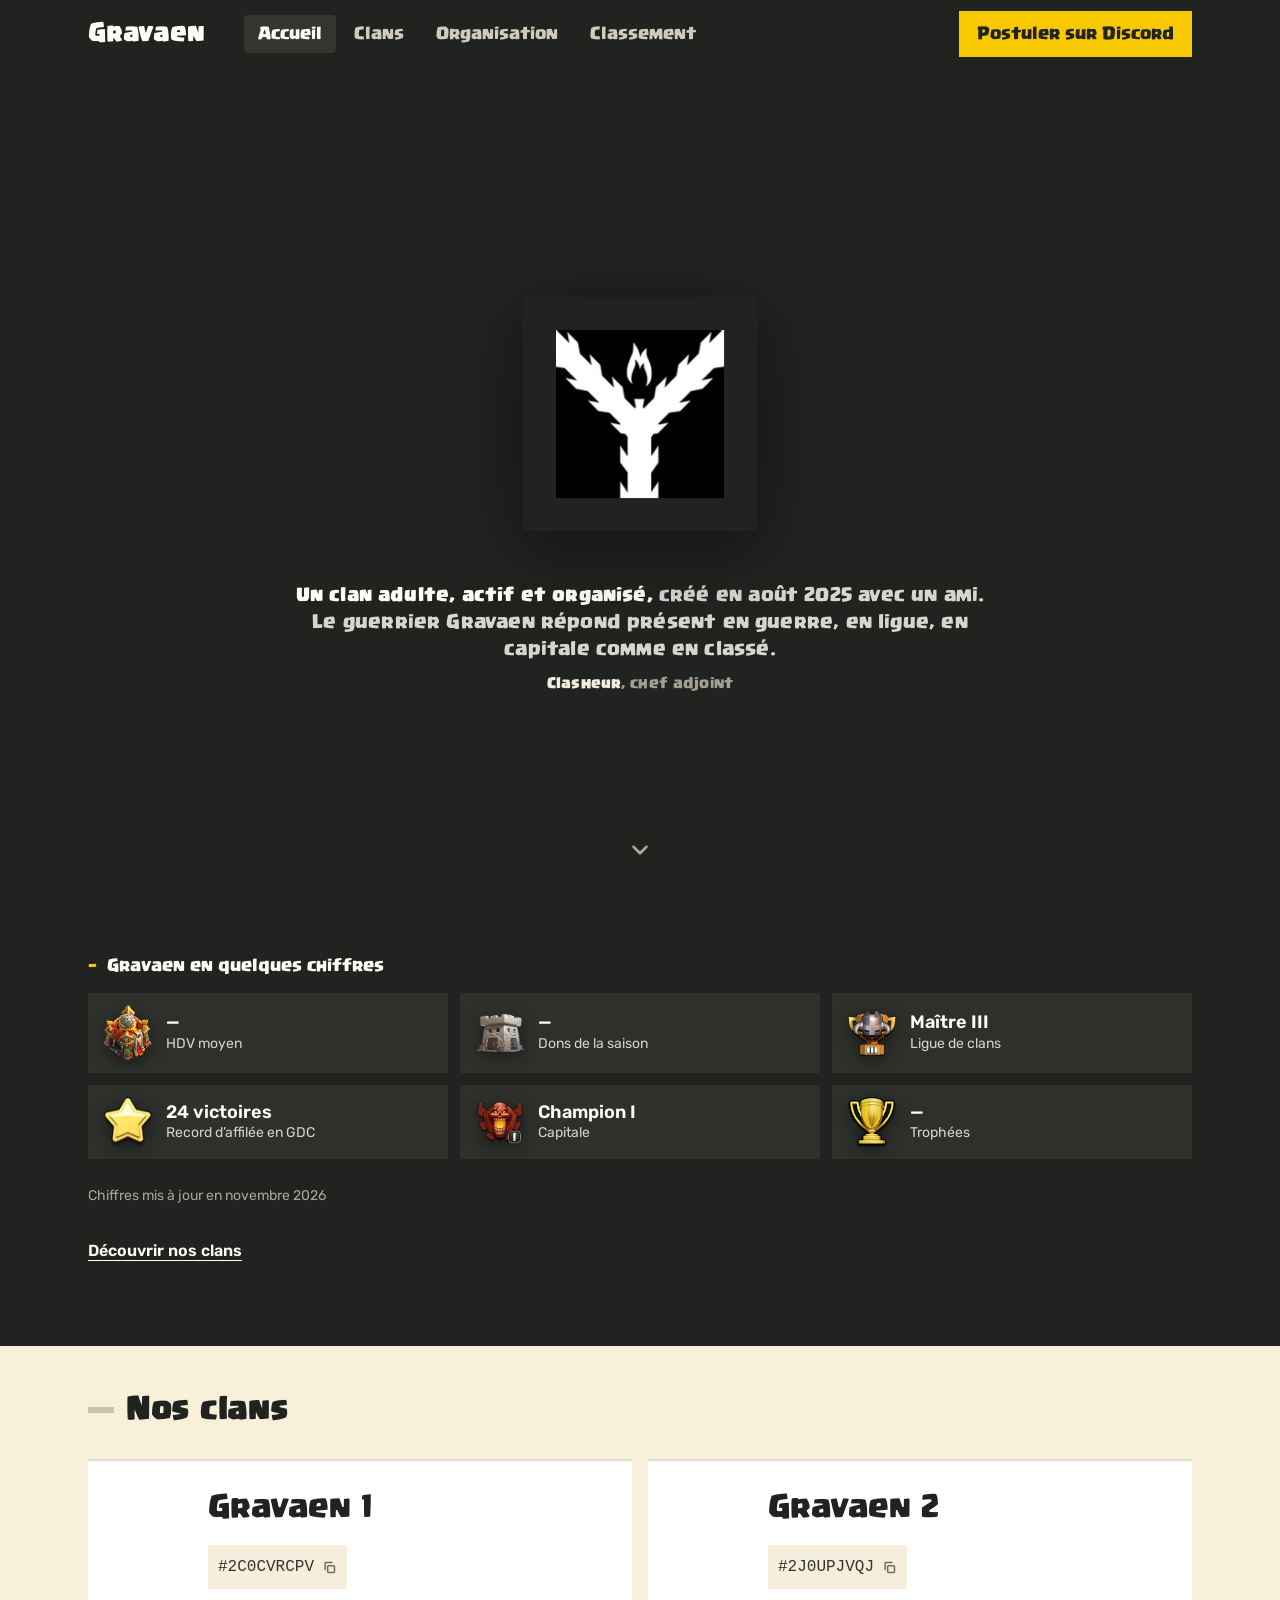
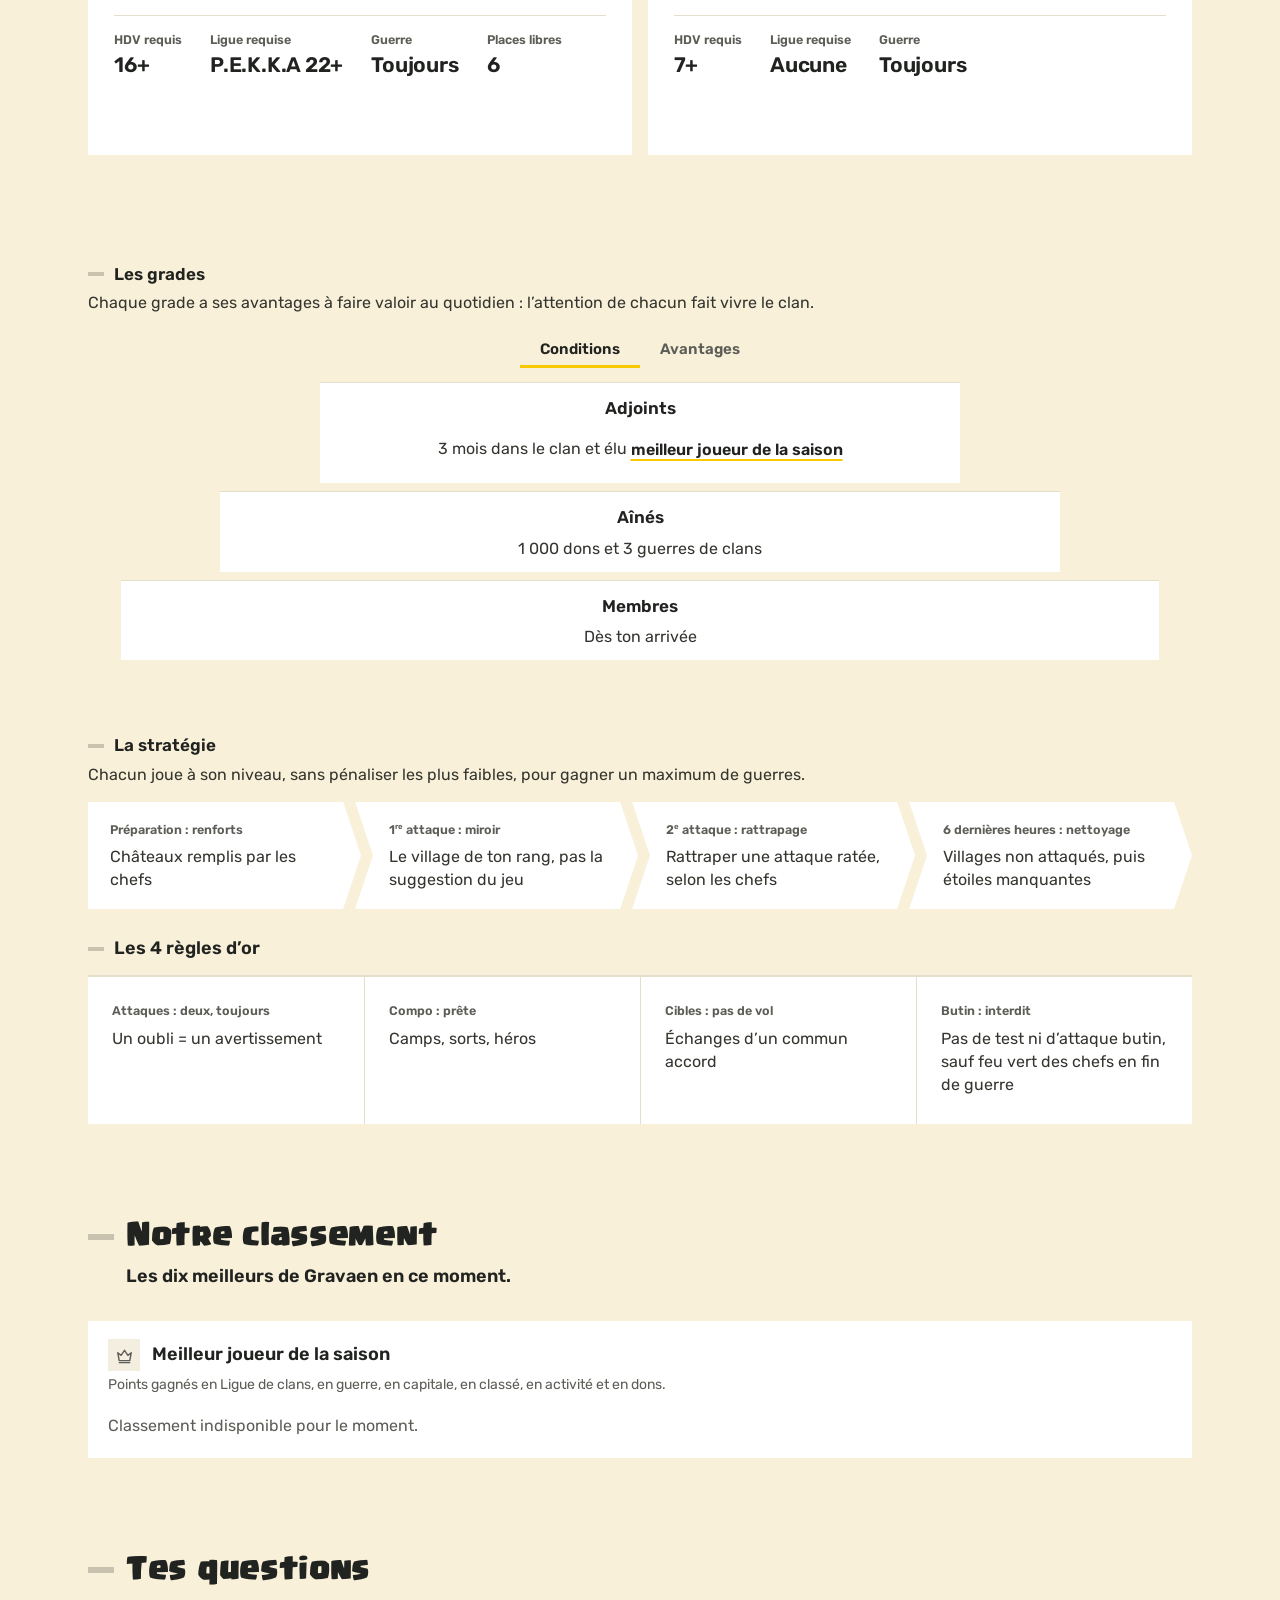
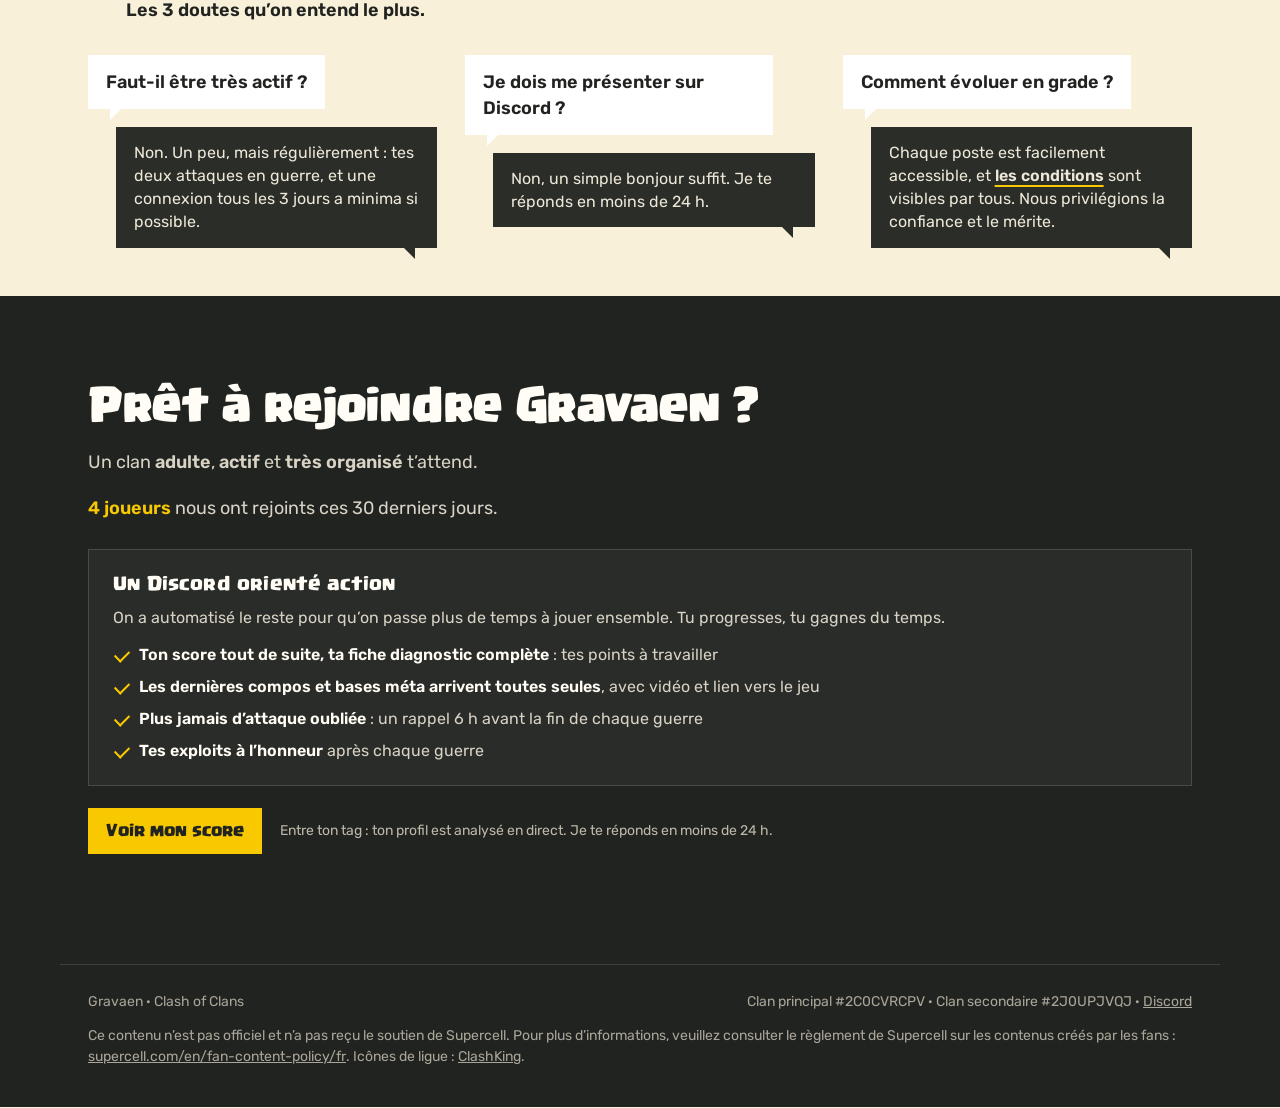
==== commit ac175f48: "Profil joueur à onglets, cartes du staff repensées, score d'activité façon ClashPerk - profil : Aper" ====
--- a/index.html
+++ b/index.html
@@ -1278,8 +1278,8 @@
 .ba::after{right:22px!important;left:auto!important;bottom:-11px!important;border-width:12px 0 0 12px!important}
 /* 4 questions : 2 × 2 sur ordinateur ; lien « les conditions » surligné en jaune */
 @media (min-width:761px){.qa-list{grid-template-columns:repeat(3,1fr)!important;column-gap:28px}}
-.ba .qa-link{color:inherit;font-weight:600;text-decoration:none;background:linear-gradient(transparent 60%,rgba(248,200,1,.55) 60%);padding:0 1px}
-.ba .qa-link:hover,.ba .qa-link:focus-visible{background:rgba(248,200,1,.55)}
+.ba .qa-link{color:inherit;font-weight:600;text-decoration:underline;text-decoration-color:var(--yellow);text-decoration-thickness:2px;text-underline-offset:4px;background:none;padding:0}
+.ba .qa-link:hover,.ba .qa-link:focus-visible{text-decoration-thickness:3px}
 /* mot de Clasheur sous le blason : police Clash of Clans, plus jovial */
 .hero .hero-lede,.hero .hero-sign{font-family:var(--title)!important;font-weight:400!important;letter-spacing:.01em}
 .hero .hero-lede{line-height:1.5!important}
@@ -1431,16 +1431,10 @@
 .st-foot .st-ar{font-size:18px;color:var(--ink);transition:transform .2s}
 .st-foot:hover{color:var(--ink)}.st-foot:hover .st-ar{transform:translateX(4px)}
 .st-empty{color:var(--soft)}
-/* cartes du staff sur le noir de Gravaen pour qu'elles ressortent */
-.st-card{background:#212320;border-top-color:#3A3C36}
-.st-card.chef{border-top-color:var(--yellow)}
-.st-card .st-role{background:#34362F;color:#F2EDDE}
-.st-card.chef .st-role{background:var(--yellow);color:#212320}
-.st-card .st-name{color:#FFFDF5}
-.st-card .st-txt{color:#D8D3C4}
-.st-card .st-foot{border-top-color:#3A3C36;color:#B8B3A4}
-.st-card .st-foot .st-ar{color:var(--yellow)}
-.st-card .st-foot:hover{color:#FFFDF5}
+/* infobulles des badges alignées à gauche (plus coupées par le bord) */
+.st-card .bdg::after{left:0;transform:none}
+.st-row{padding-top:40px;margin-top:-38px}
+.st-name{margin-top:0}
 .st-row:focus-visible{outline:3px solid var(--ink);outline-offset:2px}
 @media (max-width:760px){.st-card{padding:18px 16px 14px}.st-name{font-size:21px}.st-txt{font-size:14px}}
 /* badges de la saison sur les cartes du staff : petits carrés crème au trait, nom du badge au survol / au toucher */
@@ -1482,6 +1476,21 @@
 /* puces carrées, icône d'en-tête alignée sur le rang 1 */
 .pod-ic,.pod-r{border-radius:0!important;width:32px!important;height:32px!important}
 @media (max-width:760px){.pod-ic,.pod-r{width:26px!important;height:26px!important}}
+/* une couleur par badge pour les distinguer */
+.bdg.b-champ{background:#F8C801}.bdg.b-cwl{background:#8DBCEB}.bdg.b-gdc{background:#EE9481}.bdg.b-cap{background:#7FCDB9}.bdg.b-rk{background:#C1AAEE}.bdg.b-act{background:#A9D37C}.bdg.b-don{background:#F0A9C9}
+.wv-star{width:.95em;height:.95em;margin:0 .15em 0 .2em;vertical-align:-.1em;fill:var(--yellow);stroke:var(--yellow);stroke-width:1.5;stroke-linejoin:round}
+/* staff : grade sous le nom, badges en liste verticale avec leur nom */
+.st-grade{margin:0 0 12px;font-size:14px;color:var(--soft)}
+.st-bl{list-style:none;margin:0 0 14px;padding:0;display:flex;flex-direction:column;gap:8px}
+.st-bl li{display:flex;align-items:center;gap:10px;font-size:14.5px;font-weight:600;color:var(--ink)}
+.st-bl .bdg{flex:none;width:24px;height:24px}
+.st-name{margin-bottom:2px}
+.st-card .st-txt{margin-bottom:18px}
+/* « meilleur joueur de la saison » dans la pyramide : surligné, ouvre la bulle (volet du bas sur téléphone) */
+.pl .glink{font-weight:600;background:none!important;padding:0;text-decoration:underline;text-decoration-color:var(--yellow);text-decoration-thickness:2px;text-underline-offset:4px}
+.pl .glink:hover,.pl .glink[aria-expanded="true"]{text-decoration-thickness:3px}
+.mj-go{display:inline-flex;align-items:center;gap:6px;margin-top:12px;font-size:15px;font-weight:700;color:var(--ink);text-decoration:none}
+.mj-go span{color:var(--yellow);transition:transform .2s}.mj-go:hover span{transform:translateX(3px)}
 </style>
 </head>
 <body>
@@ -1545,7 +1554,7 @@
   <div class="sub-head"><h3 class="sub-t">Les grades</h3><p class="sub-desc">Chaque grade a ses avantages à faire valoir au quotidien&nbsp;: l’attention de chacun fait vivre le clan.</p></div>
   <div class="pseg" role="tablist" aria-label="Afficher pour chaque grade"><span class="ps-ind" aria-hidden="true"></span><button type="button" role="tab" class="ps-b" aria-selected="true" data-v="c">Conditions</button><button type="button" role="tab" class="ps-b" aria-selected="false" data-v="a">Avantages</button></div>
   <div class="pyr" role="list">
-   <div class="pl" role="listitem" style="--w:58%;--c:#C79A00"><b>Adjoints</b><span class="pv"><span class="pc">3 mois dans le clan et élu meilleur joueur de la saison</span><span class="pa" aria-hidden="true">Invitations · Lancement sondage et GDC · Promotions · Rétrogradations · Exclusions</span></span></div>
+   <div class="pl" role="listitem" style="--w:58%;--c:#C79A00"><b>Adjoints</b><span class="pv"><span class="pc">3 mois dans le clan et élu <button type="button" class="glink" id="mj-btn" aria-haspopup="dialog" aria-expanded="false" aria-controls="mj-pop">meilleur joueur de la saison</button></span><span class="pa" aria-hidden="true">Invitations · Lancement sondage et GDC · Promotions · Rétrogradations · Exclusions</span></span></div>
    <div class="pl" role="listitem" style="--w:76%;--c:var(--yellow)"><b>Aînés</b><span class="pv"><span class="pc">1&nbsp;000 dons et 3 guerres de clans</span><span class="pa" aria-hidden="true">Invitations des joueurs qui répondent aux profils recherchés par le clan</span></span></div>
    <div class="pl" role="listitem" style="--w:94%;--c:#D9D3C2"><b>Membres</b><span class="pv"><span class="pc">Dès ton arrivée</span><span class="pa" aria-hidden="true">Participation aux événements · Dons · Partage des récompenses du clan, comme pour tous les gradés</span></span></div>
   </div>
@@ -1608,6 +1617,14 @@
  </div>
 </section>
 </main>
+<div class="mj-veil" id="mj-veil" hidden></div>
+<div class="mj-pop" id="mj-pop" role="dialog" aria-modal="false" aria-label="Le meilleur joueur de la saison" hidden>
+ <span class="mj-grip" aria-hidden="true"></span>
+ <button type="button" class="mj-x" id="mj-x" aria-label="Fermer">×</button>
+ <p class="mj-p">Chaque saison, le clan élit son meilleur joueur et publie le top 10 sur <a href="https://discord.gg/wRrx7tZnz" target="_blank" rel="noopener">Discord</a>. La Ligue de clans et la guerre comptent d’abord, puis la capitale, le classé, l’activité et les dons.</p>
+ <a class="mj-go" href="#meilleurs" onclick="document.getElementById('mj-x').click()">Voir notre classement <span aria-hidden="true">→</span></a>
+ <i class="mj-arrow" aria-hidden="true"></i>
+</div>
 <dialog class="join-dlg" id="join-dlg" aria-labelledby="join-title">
  <div class="jd-head"><h2 id="join-title">Postuler sur Discord</h2><button class="jd-x" type="button" id="join-x" aria-label="Fermer"><svg viewBox="0 0 24 24" width="20" height="20" fill="none" stroke="currentColor" stroke-width="2.6" stroke-linecap="round" aria-hidden="true"><path d="M6 6l12 12M18 6L6 18"/></svg></button></div>
  <div class="jd-body">
@@ -1765,7 +1782,7 @@
    if(w.state!=='preparation'&&w.state!=='inWar')return;
    var e_=function(x){return String(x==null?'':x).replace(/[&<>"]/g,function(c){return{'&':'&amp;','<':'&lt;','>':'&gt;','"':'&quot;'}[c]})};
    var live=w.state==='inWar',head=(live?'En guerre':'En préparation')+(w.cwl?' de Ligue de clans':''),sub=[];
-   if(live&&w.us!=null)sub.push('<span class="wv-sc">'+(w.us||0)+'\u00a0★ à '+(w.them||0)+'</span>');
+   if(live&&w.us!=null)sub.push('<span class="wv-sc">'+(w.us||0)+'<svg class="wv-star" viewBox="0 0 24 24" aria-hidden="true"><path d="M11.525 2.295a.53.53 0 0 1 .95 0l2.31 4.679a2.123 2.123 0 0 0 1.595 1.16l5.166.756a.53.53 0 0 1 .294.904l-3.736 3.638a2.123 2.123 0 0 0-.611 1.878l.882 5.14a.53.53 0 0 1-.771.56l-4.618-2.428a2.122 2.122 0 0 0-1.973 0L6.396 21.01a.53.53 0 0 1-.77-.56l.881-5.139a2.122 2.122 0 0 0-.611-1.879L2.16 9.795a.53.53 0 0 1 .294-.906l5.165-.755a2.122 2.122 0 0 0 1.597-1.16z"/></svg> à '+(w.them||0)+'</span>');
    if(w.cwl&&w.cwl.round)sub.push('manche '+w.cwl.round+'/'+(w.cwl.rounds||7));
    el.classList.add('wv');el.classList.toggle('live',live);
    el.innerHTML='<span class="wv-ic" aria-hidden="true"><svg viewBox="0 0 24 24" fill="none" stroke="currentColor" stroke-width="2" stroke-linecap="round" stroke-linejoin="round"><path d="M14.5 17.5L3 6V3h3l11.5 11.5M13 19l6-6M16 16l4 4M19 21l2-2M14.5 6.5L18 3h3v3l-3.5 3.5M5 14l4 4M7 17l-3 3M3 19l2 2"/></svg>'+'</span><span class="wv-t"><strong>'+head+'</strong> contre '+e_(w.opponent)+'</span>';
@@ -2070,19 +2087,42 @@
  var badges=function(p){var o=[];if(p.rank===1)o.push('champ');['cwl','gdc','cap','rk','act','don'].forEach(function(k){var r=(p.r||{})[k];if(r&&r<=3)o.push(k)});return o};
  fetch('data/players.json',{cache:'no-store'}).then(function(r){if(!r.ok)throw 0;return r.json()}).then(function(d){
   var all=Object.keys(d.players||{}).map(function(t){var x=d.players[t];if(x)x._t=t;return x}).filter(function(p){return p&&(p.role==='leader'||p.role==='coLeader')});
-  var by={};all.forEach(function(p){var k=p.n,o=by[k];if(!o||(p.role==='leader'&&o.role!=='leader')||((p.role===o.role)&&(p.score||0)>(o.score||0)))by[k]=p});
-  var st=Object.values(by).sort(function(a,b){return (a.role==='leader'?0:1)-(b.role==='leader'?0:1)||(b.score||0)-(a.score||0)});
+  /* une seule carte par personne : les comptes secondaires (« Fred 2 », « Losscho 3.0 », « panaone mini »…) sont regroupés avec le compte principal */
+  var who=function(n){var w=String(n||'').toLowerCase().replace(/[^a-z0-9à-ÿ\s.]/g,' ').trim().split(/\s+/);while(w.length>1&&/^(\d+(\.\d+)?|mini|max|alt|bis)$/.test(w[w.length-1]))w.pop();return w.join(' ').replace(/\d+$/,'')||String(n)};
+  var by={};all.forEach(function(p){var k=who(p.n),o=by[k];if(!o||(p.th||0)>(o.th||0)||((p.th||0)===(o.th||0)&&(p.score||0)>(o.score||0)))by[k]=p;if(p.role==='leader')by[k]._chef=1;if(o&&o._chef)by[k]._chef=1});
+  var st=Object.values(by).sort(function(a,b){var A=a.role==='leader'||a._chef,B2=b.role==='leader'||b._chef;return (A?0:1)-(B2?0:1)||(b.score||0)-(a.score||0)});
   if(!st.length){box.closest('section').hidden=true;return}
   var used={};st.forEach(function(p){var c=Object.keys(I).filter(function(k){return force(p,k)>0}).sort(function(a,b){return force(p,b)-force(p,a)});
    var main=c.filter(function(k){return !used[k]})[0]||c[0];if(main)used[main]=1;p._c=main?[main].concat(c.filter(function(k){return k!==main}).slice(0,1)):[]});
+  var USED={};
   box.innerHTML=st.map(function(p){var v=p.v||{},pt=p.p||{},rk=p.r||{};
    var cats=p._c;
-   var chef=p.role==='leader',txt;
-   if(cats.length){var a=I[cats[0]],b=cats[1]?I[cats[1]]:null;
-    txt=a[0]+(b?' et '+b[0].charAt(0).toLowerCase()+b[0].slice(1):'')+'&nbsp;: '+a[1]+'.';}
-   else{txt='Garant de l’organisation&nbsp;: lance les guerres et valide les montées.'}
+   var chef=p.role==='leader'||p._chef,txt;
+   /* un sous-titre court, façon « meilleurs joueurs » du Discord : ses deux points forts en une phrase, jamais de classement, jamais deux fois la même */
+   var PA={cwl:['Ligue de clans appliquée','Belle Ligue de clans','Manches de ligue maîtrisées','Ligue de clans sans fausse note','Grosse régularité en Ligue de clans'],
+    gdc:['Impact constant en guerre','Triples à la chaîne en guerre','Précision chirurgicale en guerre','Guerres jouées sans trembler','Attaques décisives en guerre'],
+    cap:['Raids de capitale efficaces','Pillages XXL en capitale','Apport régulier en capitale','Week-ends de raid rentables','Capitale toujours bien servie'],
+    rk:['Gros push de trophées','Chasse aux trophées sans relâche','Classé poussé chaque semaine','Ambition sans limite en classé','Ladder pris au sérieux'],
+    act:['Présence constante','Activité de tous les jours','Connexion quotidienne','Fidélité au poste','Présence sans faille'],
+    don:['Renforts toujours à l’heure','Dons sans compter','Châteaux toujours remplis','Générosité sans faille','Renforts généreux']};
+   var PB={cwl:['Ligue de clans solide','points précieux en ligue','manches de ligue bien jouées','sang-froid en Ligue de clans'],
+    gdc:['impact constant en guerre','triples réguliers en guerre','précision en guerre','attaques de guerre fiables'],
+    cap:['apport régulier en capitale','raids de capitale rentables','gros pillages en capitale','week-ends de raid assurés'],
+    rk:['bon push de trophées','trophées en hausse','classé pris au sérieux','ambition en classé'],
+    act:['présence constante','activité de tous les jours','connexion quotidienne','fidélité au poste'],
+    don:['renforts toujours prêts','dons généreux','châteaux bien remplis','générosité en renforts']};
+   var PC={cwl:'des points précieux à chaque manche',gdc:'un finisseur fiable',cap:'le moteur des week-ends de raid',rk:'jamais rassasié',act:'le cœur battant du clan',don:'l’âme logistique de Gravaen'};
+   var CH=['Saison monstrueuse','Saison de patron','Une saison XXL'];
+   var low=function(x){return /^Ligue/.test(x)?x:x.charAt(0).toLowerCase()+x.slice(1)};
+   var hs=function(x){var h=0;for(var i=0;i<x.length;i++)h=(h*31+x.charCodeAt(i))>>>0;return h};
+   var rs=Object.keys(rk).filter(function(k){return PA[k]}).sort(function(a,b){return rk[a]-rk[b]});
+   var ks=rs.concat(cats.filter(function(k){return rs.indexOf(k)<0&&PA[k]})),k0=ks[0],k1=ks[1],h0=hs(String(p.n));
+   var pick=function(L){for(var i=0;i<L.length;i++){var c=L[(h0+i)%L.length];if(!USED[c]){USED[c]=1;return c}}return L[h0%L.length]};
+   if(!k0)txt=pick(['Il veille sur le clan en coulisses','Garant de l’organisation du clan','L’organisateur discret de Gravaen','Il garde le cap quand ça tangue']);
+   else{var a0=pick(PA[k0]),b0=k1?pick(PB[k1]):'';
+    txt=p.rank===1?pick(CH)+'&nbsp;: '+low(a0)+(b0?' et '+b0:''):(b0?a0+' et '+b0:a0+'&nbsp;: '+PC[k0])}
    var href='joueur.html?t='+encodeURIComponent(String(p._t||'').replace('#',''));
-   return '<article class="st-card'+(chef?' chef':'')+'" role="listitem"><span class="st-role">'+(chef?'Chef':'Chef adjoint')+(p.c==='second'?' · Gravaen 2':' · Gravaen 1')+'</span><h3 class="st-name">'+esc(p.n)+'</h3>'+(function(){var b=badges(p);return b.length?'<div class="bdgs st-b">'+b.map(function(k){return '<span class="bdg" tabindex="0" role="img" aria-label="'+B[k][0]+'" data-tip="'+B[k][0]+'"><svg viewBox="0 0 24 24" aria-hidden="true"><path d="'+B[k][1]+'"/></svg></span>'}).join('')+'</div>':''})()+'<p class="st-txt">'+txt+'</p><a class="st-foot" href="'+href+'"><span>Portrait</span><span class="st-ar" aria-hidden="true">→</span></a></article>'}).join('');
+   return '<article class="st-card'+(chef?' chef':'')+'" role="listitem"><h3 class="st-name">'+esc(p.n)+'</h3>'+'<p class="st-grade">'+(chef?'Chef':'Chef adjoint')+'</p>'+(function(){var b=badges(p);return b.length?'<ul class="st-bl">'+b.map(function(k){return '<li><span class="bdg b-'+k+'" aria-hidden="true"><svg viewBox="0 0 24 24"><path d="'+B[k][1]+'"/></svg></span>'+B[k][0]+'</li>'}).join('')+'</ul>':''})()+'<p class="st-txt">'+txt+'</p><a class="st-foot" href="'+href+'"><span>Profil</span><span class="st-ar" aria-hidden="true">→</span></a></article>'}).join('');
   box.tabIndex=0;box.setAttribute('aria-label','Membres du staff, faire défiler pour tout voir');
  }).catch(function(){box.closest('section').hidden=true});
 })();
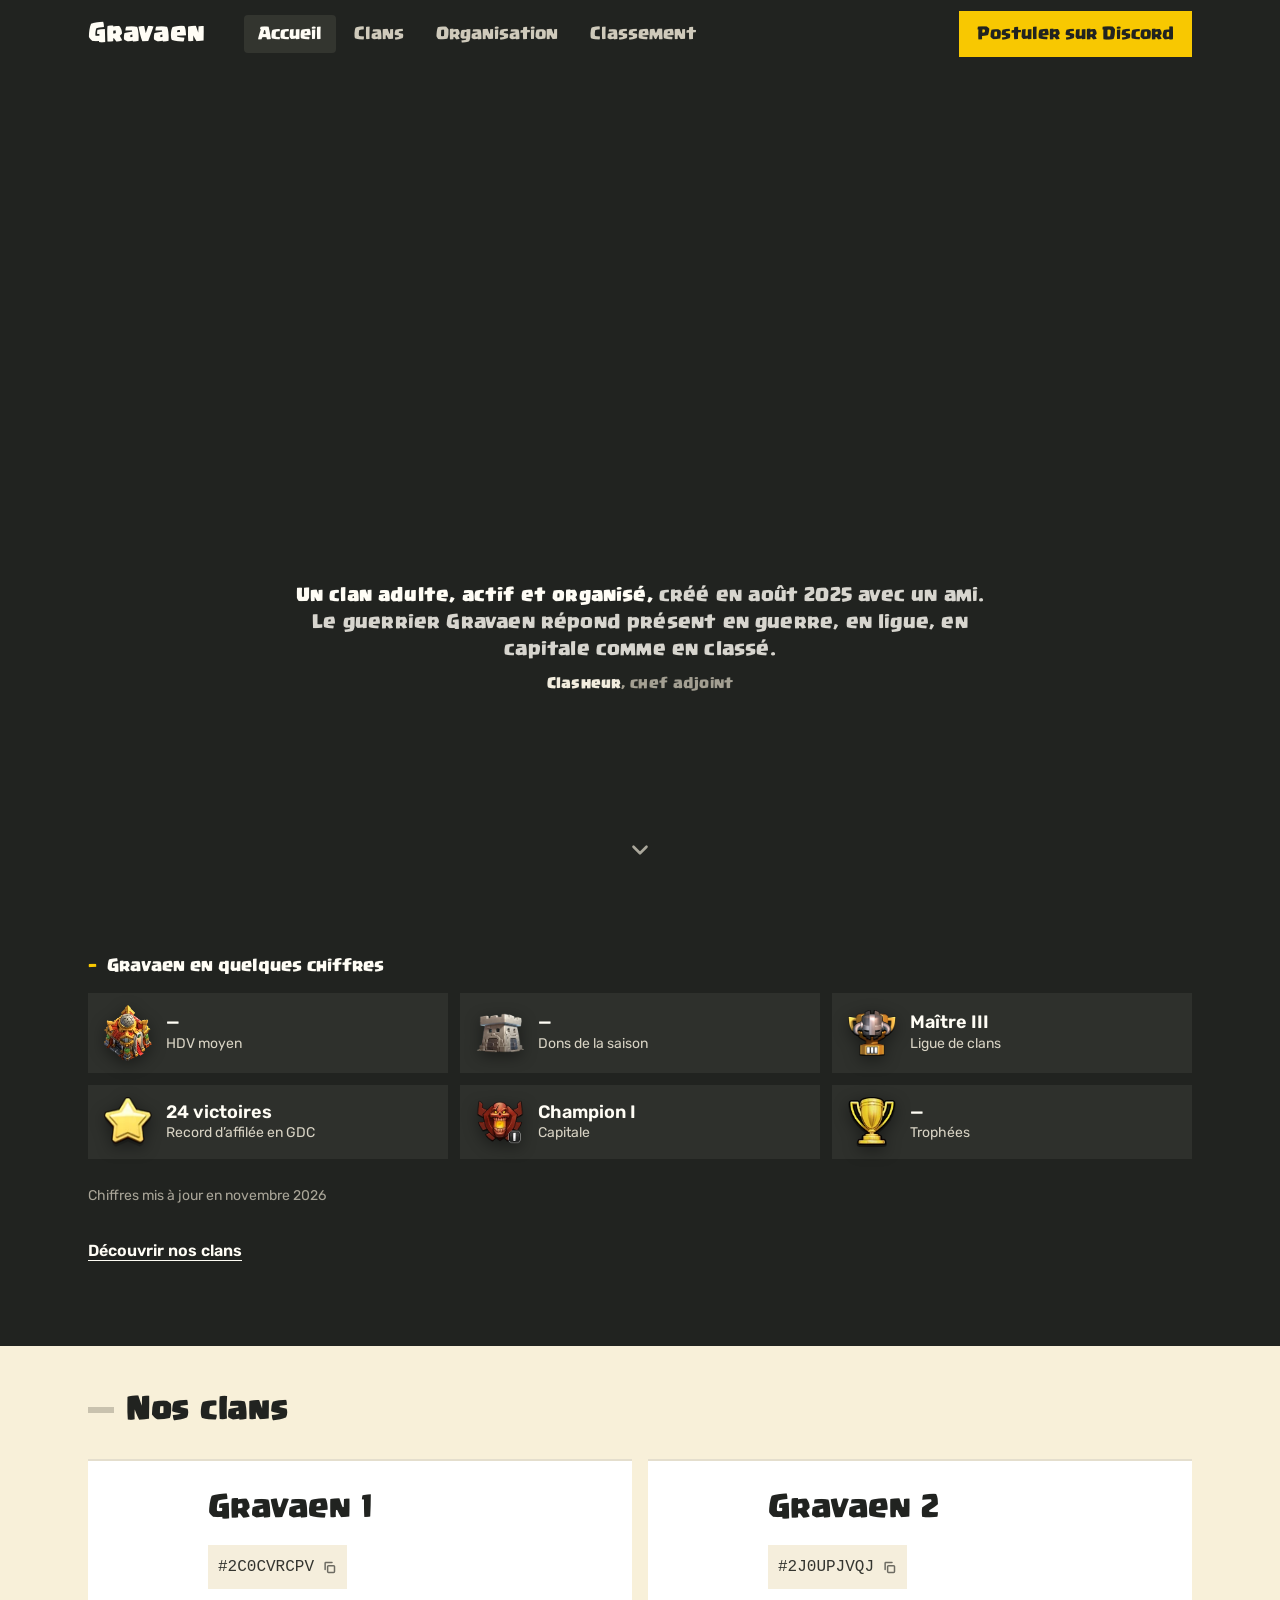
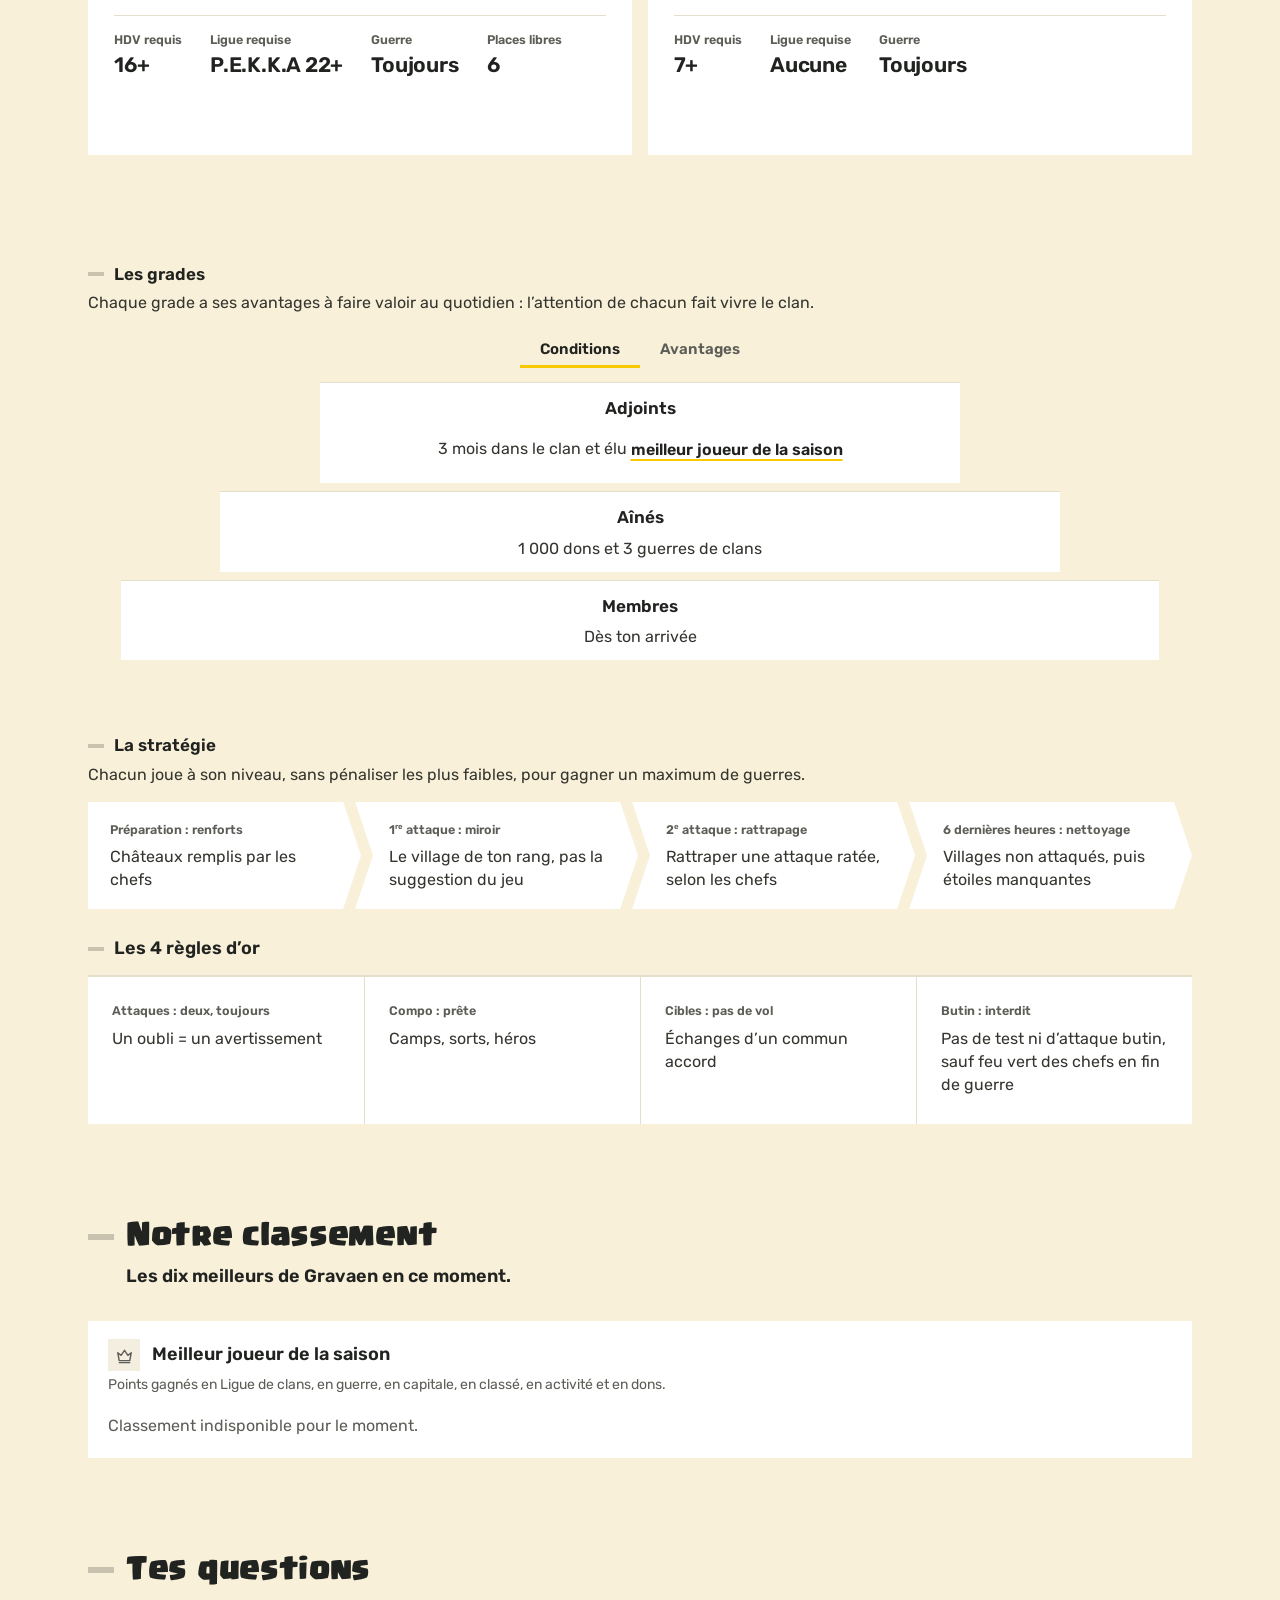
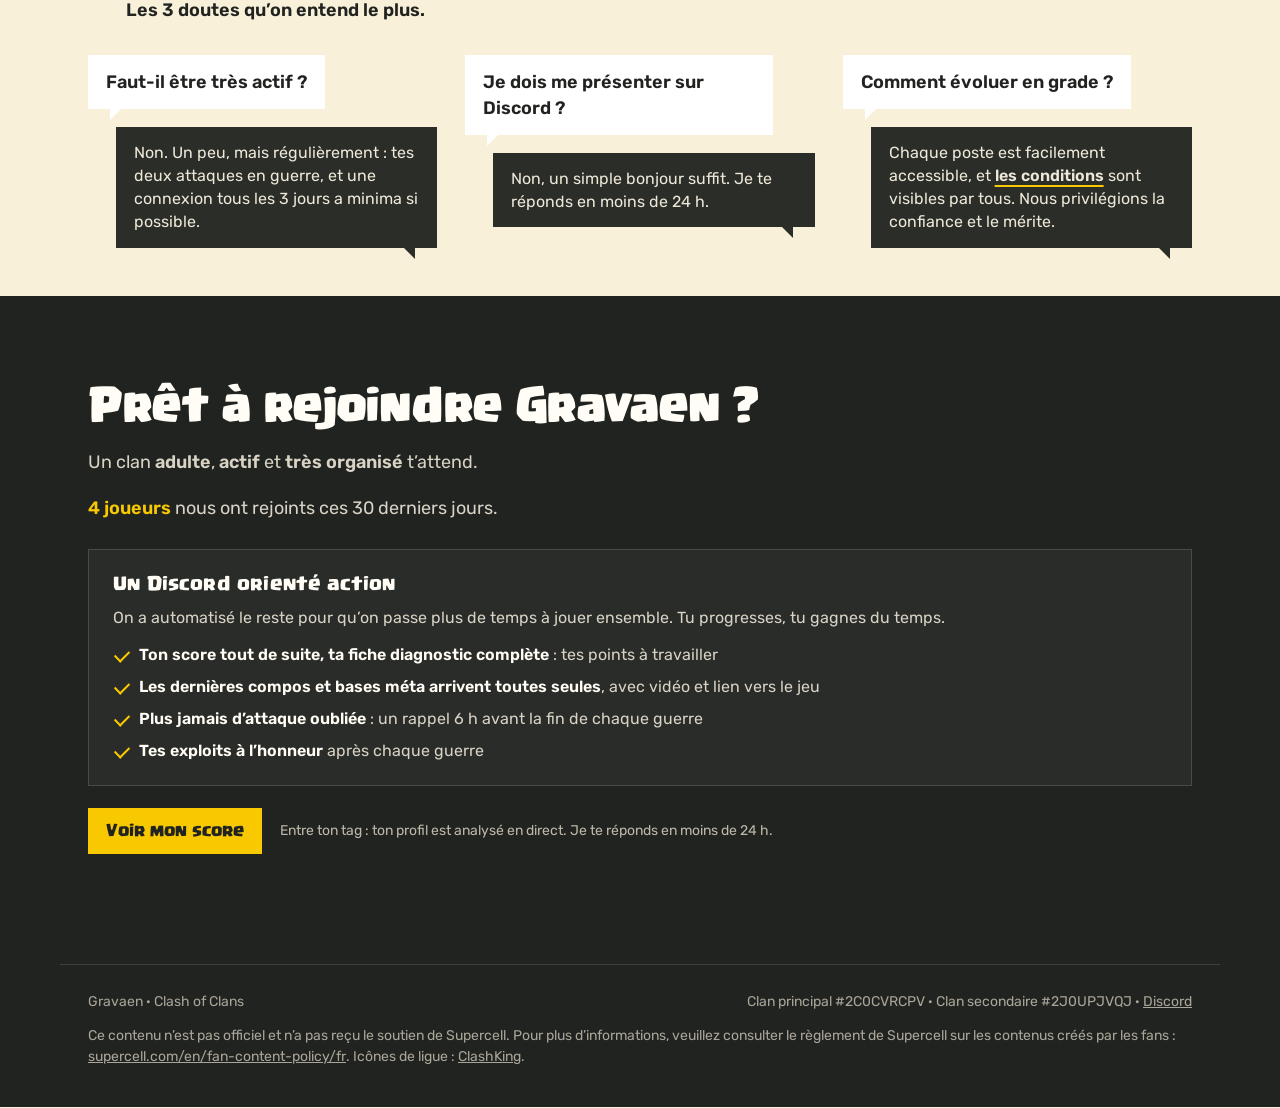
==== commit 034b0901: "Blason sans carré, badges de la dernière saison terminée, profils de tous les membres depuis le clas" ====
--- a/index.html
+++ b/index.html
@@ -1491,6 +1491,15 @@
 .pl .glink:hover,.pl .glink[aria-expanded="true"]{text-decoration-thickness:3px}
 .mj-go{display:inline-flex;align-items:center;gap:6px;margin-top:12px;font-size:15px;font-weight:700;color:var(--ink);text-decoration:none}
 .mj-go span{color:var(--yellow);transition:transform .2s}.mj-go:hover span{transform:translateX(3px)}
+/* blason de l'accueil : pas d'ombre en filtre (Safari dessinait parfois un carré autour) */
+.hero-badge{filter:none!important}
+/* « Notre classement » : chaque ligne ouvre le profil du joueur, chevron à droite du score */
+[data-pod="saison"] li{position:relative}
+.pod-go{flex:none;display:grid;place-items:center;width:22px;height:22px;margin-left:6px;color:var(--soft)}
+.pod-go svg{width:18px;height:18px;fill:none;stroke:currentColor;stroke-width:2.4;stroke-linecap:round;stroke-linejoin:round;transition:transform .2s}
+.pod-go::after{content:"";position:absolute;inset:0}
+[data-pod="saison"] li:hover .pod-go{color:var(--ink)}[data-pod="saison"] li:hover .pod-go svg{transform:translateX(3px)}
+.pod-go:focus-visible{outline:2px solid var(--ink);outline-offset:2px}
 </style>
 </head>
 <body>
@@ -1515,7 +1524,7 @@
 <section class="hero" id="vision">
  <div class="wrap hero-top">
   <div class="hero-txt">
-  <img class="hero-badge" data-badge="hero" src="icon-512.png" alt="Blason du clan Gravaen" width="512" height="512" fetchpriority="high">
+  <img class="hero-badge" data-badge="hero" src="data/blason.webp" onerror="this.onerror=null;this.style.visibility='hidden'" alt="Blason du clan Gravaen" width="512" height="512" fetchpriority="high">
   <h1 class="slogan sr-h1">Clash of Clans&nbsp;: Gravaen</h1>
   <p class="slogan-sub hero-lede"><b>Un clan adulte, actif et organisé,</b> créé en août 2025 avec un ami. Le guerrier Gravaen répond présent en guerre, en ligue, en capitale comme en classé.</p><p class="hero-sign"><b>Clasheur</b>, chef adjoint</p>
   </div>
@@ -1766,7 +1775,7 @@
   if(typeof d.warWins==='number'&&typeof d.warLosses==='number'&&d.warWins+d.warLosses>0)put('rate',Math.round(d.warWins/(d.warWins+d.warLosses)*100)+'\u00a0%');
   if(typeof d.warWins==='number'&&typeof d.warLosses==='number'&&d.warWins+d.warLosses>0)put('ratio','Ratio V/D : '+Math.round(d.warWins/(d.warWins+d.warLosses)*100)+'\u00a0%');
   card('main',(d.clans||{}).main);card('second',(d.clans||{}).second);
-  (function(){var hb=document.querySelector('.hero-badge'),src=((d.clans||{}).main||{}).badge||ic.badge||d.badgeUrl;if(hb&&src){var im=new Image();im.onload=function(){hb.src=src};im.src=src}})();
+  (function(){var hb=document.querySelector('.hero-badge'),src=((d.clans||{}).main||{}).badge||ic.badge||d.badgeUrl;if(hb&&src&&!(hb.complete&&hb.naturalWidth)){var im=new Image();im.onload=function(){hb.src=src;hb.style.visibility=''};im.src=src}})();
   ['main','second'].forEach(function(k){var im=document.querySelector('.cbadge[data-badge="'+k+'"]'),c=(d.clans||{})[k]||{},src=c.badge||(k==='main'?(ic.badge||d.badgeUrl):null);
    if(im&&src){im.onload=function(){im.hidden=false};im.src=src}});
   (function(){var hb=document.querySelector('.brand-b'),src=((d.clans||{}).main||{}).badge||ic.badge||d.badgeUrl;if(hb&&src){hb.onload=function(){hb.hidden=false;hb.parentNode.classList.add('has-b')};hb.src=src}})();
@@ -2004,11 +2013,11 @@
  var esc=function(t){return String(t==null?'':t).replace(/[&<>"]/g,function(c){return{'&':'&amp;','<':'&lt;','>':'&gt;','"':'&quot;'}[c]})};
  var nb=function(n){return Number(n).toLocaleString('fr-FR',{maximumFractionDigits:1})};
  fetch('data/players.json',{cache:'no-store'}).then(function(r){if(!r.ok)throw 0;return r.json()}).then(function(d){
-  var ps=Object.values(d.players||{}).filter(function(p){return p&&p.v&&p.score>0});
+  var ps=Object.keys(d.players||{}).map(function(t){var p=d.players[t];if(p)p._t=t;return p}).filter(function(p){return p&&p.v&&p.score>0});
   ps.sort(function(a,b){return (a.rank||999)-(b.rank||999)||b.score-a.score});
   var top=ps.slice(0,10),el=document.querySelector('[data-pod="saison"]');if(!el)return;
   el.innerHTML=top.length?top.map(function(p,i){
-    return '<li><span class="pod-r'+(i===0?' top':'')+'">'+(i+1)+'</span><span class="pod-n"><b>'+esc(p.n)+'</b></span><span class="pod-v">'+nb(p.score)+'</span></li>'}).join(''):'<li class="pod-empty">Le classement arrive avec les premières guerres de la saison.</li>';
+    return '<li><span class="pod-r'+(i===0?' top':'')+'">'+(i+1)+'</span><span class="pod-n"><b>'+esc(p.n)+'</b></span><span class="pod-v">'+nb(p.score)+'</span><a class="pod-go" href="joueur.html?t='+encodeURIComponent(String(p._t||'').replace('#',''))+'" aria-label="Voir le profil de '+esc(p.n)+'"><svg viewBox="0 0 24 24" aria-hidden="true"><path d="M9 6l6 6-6 6"/></svg></a></li>'}).join(''):'<li class="pod-empty">Le classement arrive avec les premières guerres de la saison.</li>';
  }).catch(function(){document.querySelectorAll('.pod-list').forEach(function(e){e.innerHTML='<li class="pod-empty">Classement indisponible pour le moment.</li>'})});
 })();
 </script>
@@ -2084,7 +2093,7 @@
   rk:['Compétiteur','M8 4h8v4a4 4 0 01-8 0z M8 6H5c0 2 1.3 3.6 3.2 4 M16 6h3c0 2-1.3 3.6-3.2 4 M12 12v4 M8.5 20h7 M10 16h4l.5 4h-5z'],
   act:['Infatigable','M12 3c1.2 3 4.5 5 4.5 9.5a4.5 4.5 0 01-9 0c0-2.2 1.1-3.6 2.3-4.6 0 2 .9 3.3 2.2 3.6-.9-3-.2-6.1 0-8.5z'],
   don:['Cœur du clan','M12 20s-7-4.4-7-10a4 4 0 017-2.7A4 4 0 0119 10c0 5.6-7 10-7 10z']};
- var badges=function(p){var o=[];if(p.rank===1)o.push('champ');['cwl','gdc','cap','rk','act','don'].forEach(function(k){var r=(p.r||{})[k];if(r&&r<=3)o.push(k)});return o};
+ var badges=function(p){if(p.b)return p.b.filter(function(k){return B[k]});var o=[];if(p.rank===1)o.push('champ');['cwl','gdc','cap','rk','act','don'].forEach(function(k){var r=(p.r||{})[k];if(r&&r<=3)o.push(k)});return o};
  fetch('data/players.json',{cache:'no-store'}).then(function(r){if(!r.ok)throw 0;return r.json()}).then(function(d){
   var all=Object.keys(d.players||{}).map(function(t){var x=d.players[t];if(x)x._t=t;return x}).filter(function(p){return p&&(p.role==='leader'||p.role==='coLeader')});
   /* une seule carte par personne : les comptes secondaires (« Fred 2 », « Losscho 3.0 », « panaone mini »…) sont regroupés avec le compte principal */
@@ -2095,7 +2104,7 @@
   var used={};st.forEach(function(p){var c=Object.keys(I).filter(function(k){return force(p,k)>0}).sort(function(a,b){return force(p,b)-force(p,a)});
    var main=c.filter(function(k){return !used[k]})[0]||c[0];if(main)used[main]=1;p._c=main?[main].concat(c.filter(function(k){return k!==main}).slice(0,1)):[]});
   var USED={};
-  box.innerHTML=st.map(function(p){var v=p.v||{},pt=p.p||{},rk=p.r||{};
+  box.innerHTML=st.map(function(p){var v=p.v||{},pt=p.p||{},rk=p.br||p.r||{};  /* points forts : ceux de la saison des badges */
    var cats=p._c;
    var chef=p.role==='leader'||p._chef,txt;
    /* un sous-titre court, façon « meilleurs joueurs » du Discord : ses deux points forts en une phrase, jamais de classement, jamais deux fois la même */
@@ -2120,7 +2129,7 @@
    var pick=function(L){for(var i=0;i<L.length;i++){var c=L[(h0+i)%L.length];if(!USED[c]){USED[c]=1;return c}}return L[h0%L.length]};
    if(!k0)txt=pick(['Il veille sur le clan en coulisses','Garant de l’organisation du clan','L’organisateur discret de Gravaen','Il garde le cap quand ça tangue']);
    else{var a0=pick(PA[k0]),b0=k1?pick(PB[k1]):'';
-    txt=p.rank===1?pick(CH)+'&nbsp;: '+low(a0)+(b0?' et '+b0:''):(b0?a0+' et '+b0:a0+'&nbsp;: '+PC[k0])}
+    txt=(p.brank!=null?p.brank:p.rank)===1?pick(CH)+'&nbsp;: '+low(a0)+(b0?' et '+b0:''):(b0?a0+' et '+b0:a0+'&nbsp;: '+PC[k0])}
    var href='joueur.html?t='+encodeURIComponent(String(p._t||'').replace('#',''));
    return '<article class="st-card'+(chef?' chef':'')+'" role="listitem"><h3 class="st-name">'+esc(p.n)+'</h3>'+'<p class="st-grade">'+(chef?'Chef':'Chef adjoint')+'</p>'+(function(){var b=badges(p);return b.length?'<ul class="st-bl">'+b.map(function(k){return '<li><span class="bdg b-'+k+'" aria-hidden="true"><svg viewBox="0 0 24 24"><path d="'+B[k][1]+'"/></svg></span>'+B[k][0]+'</li>'}).join('')+'</ul>':''})()+'<p class="st-txt">'+txt+'</p><a class="st-foot" href="'+href+'"><span>Profil</span><span class="st-ar" aria-hidden="true">→</span></a></article>'}).join('');
   box.tabIndex=0;box.setAttribute('aria-label','Membres du staff, faire défiler pour tout voir');
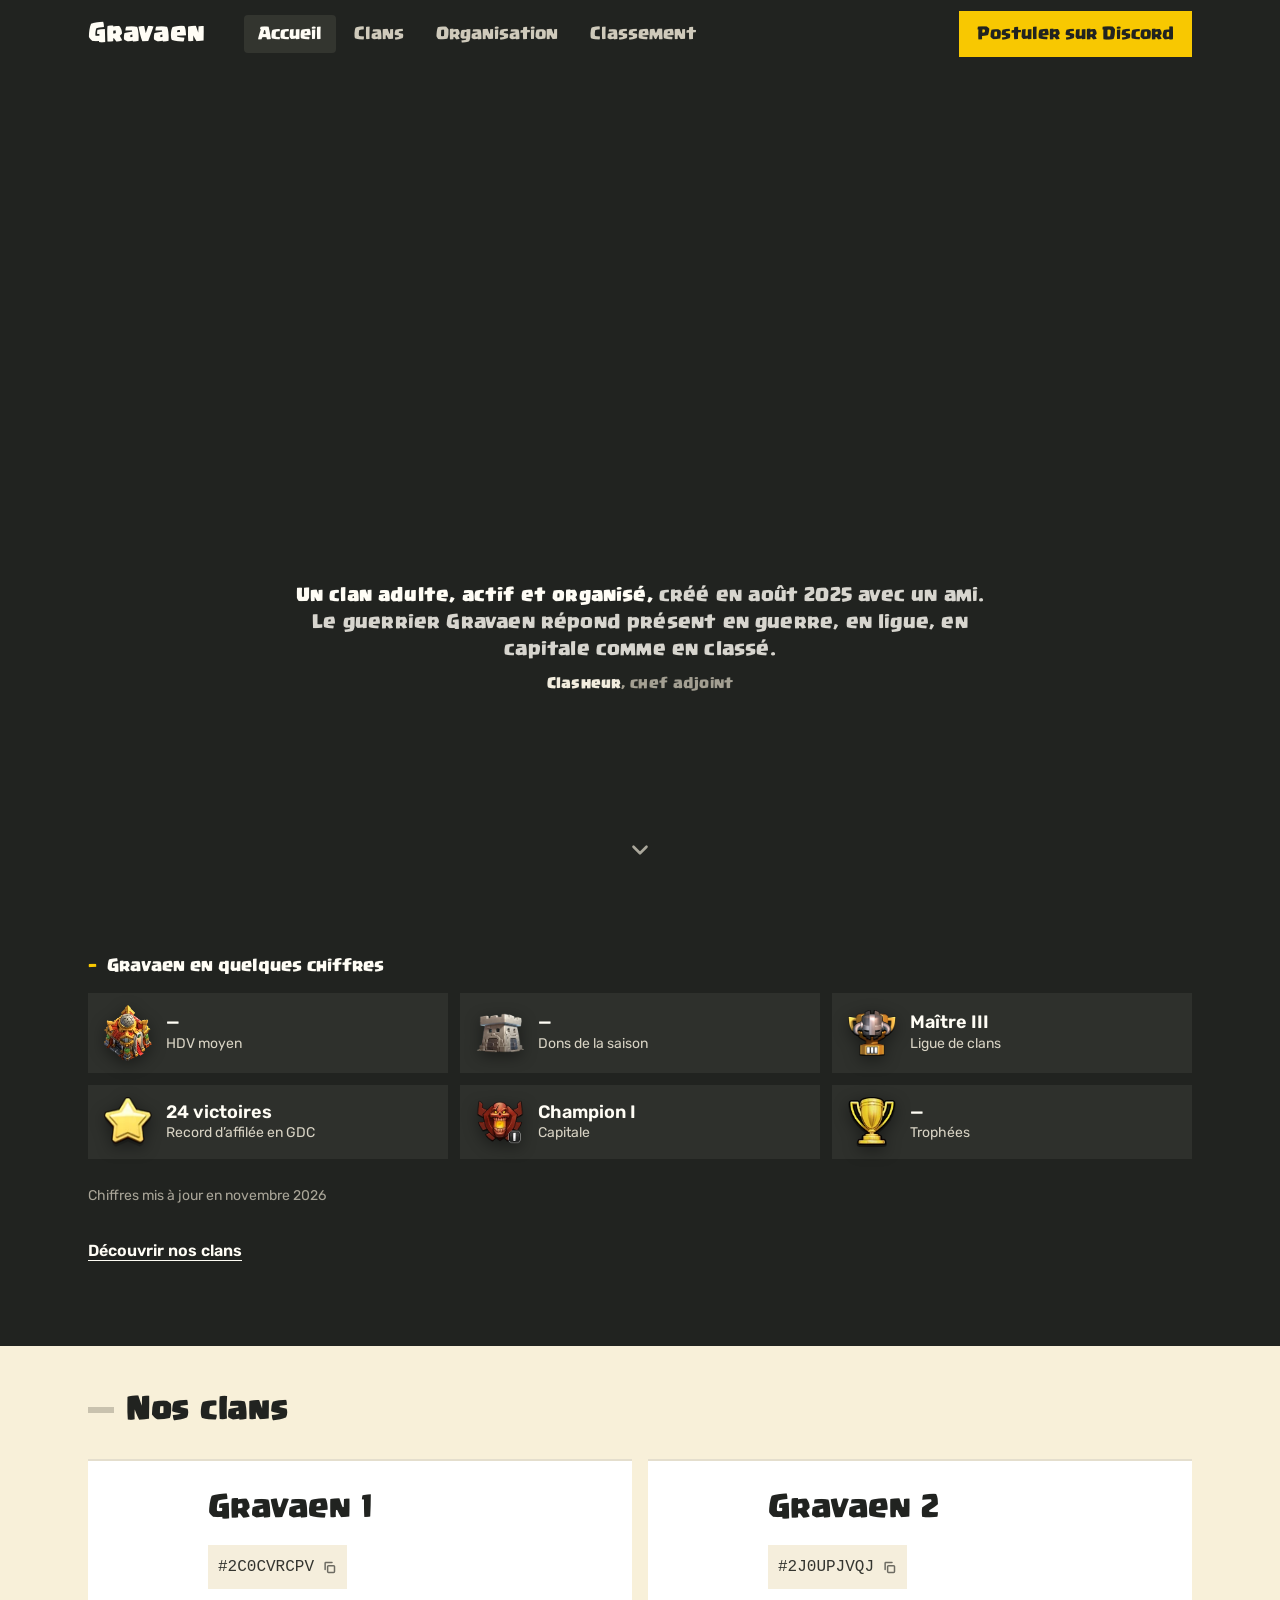
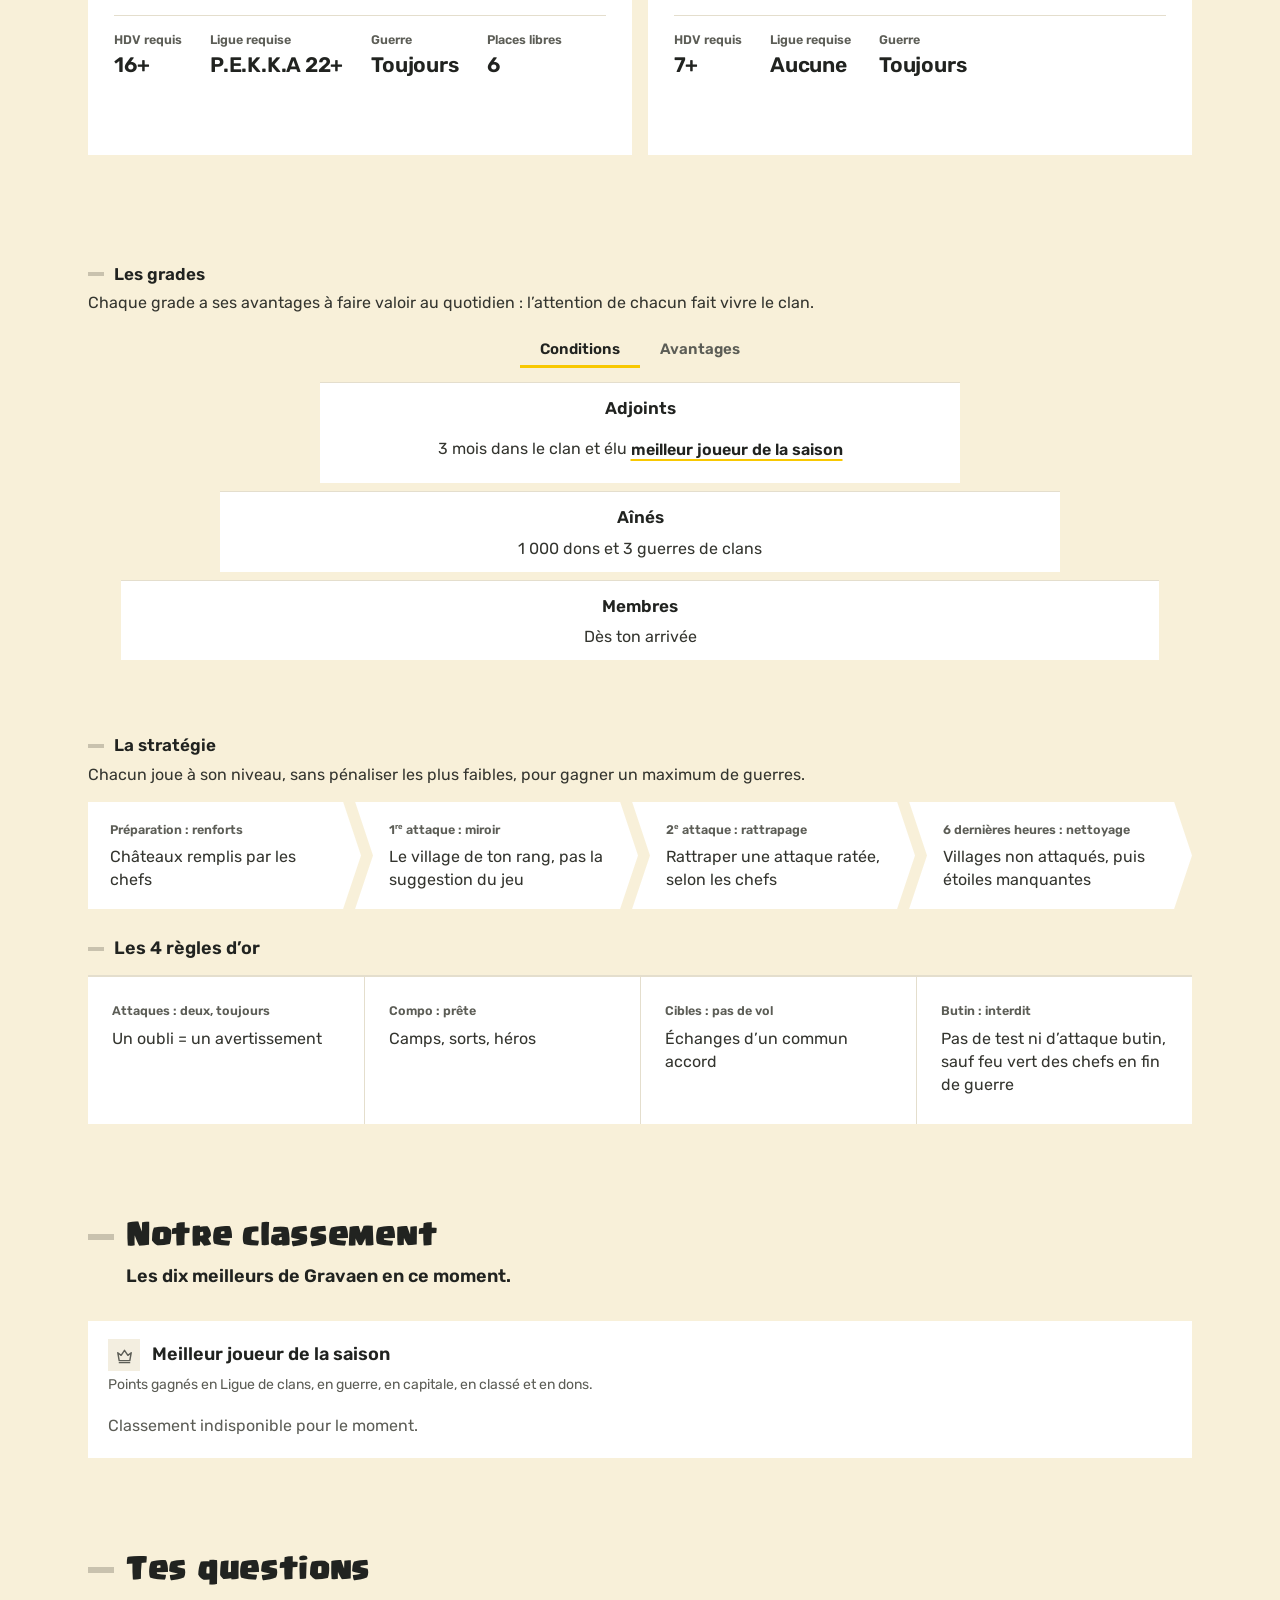
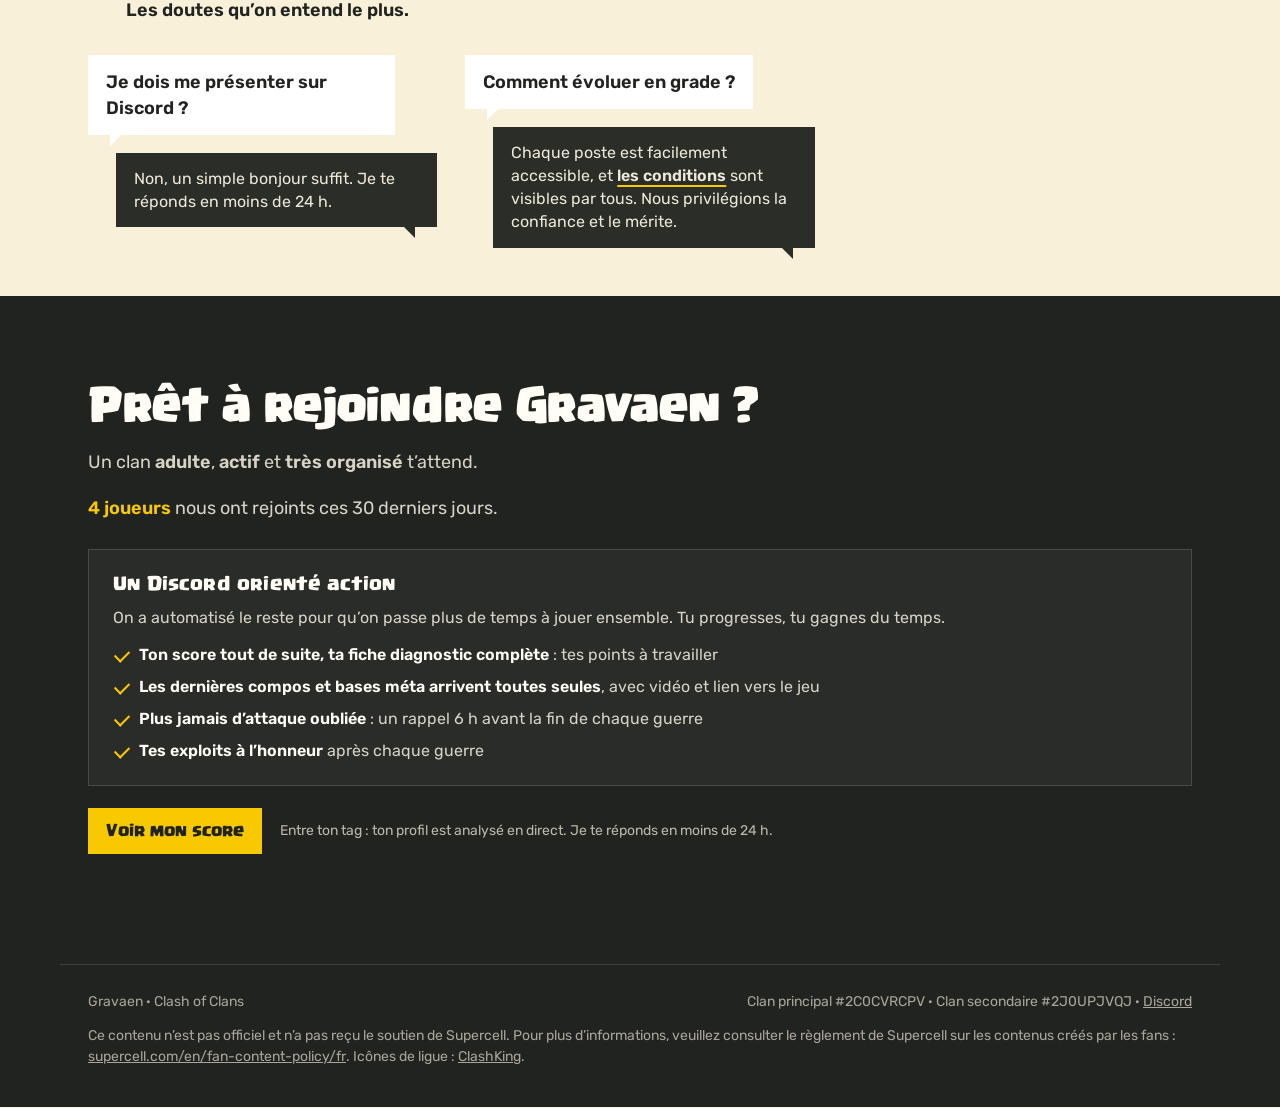
==== commit 47de09b9: "Activité retirée du score, FAQ allégée, fenêtre Postuler sans défilement sur téléphone Co-Authored-B" ====
--- a/index.html
+++ b/index.html
@@ -1500,6 +1500,38 @@
 .pod-go::after{content:"";position:absolute;inset:0}
 [data-pod="saison"] li:hover .pod-go{color:var(--ink)}[data-pod="saison"] li:hover .pod-go svg{transform:translateX(3px)}
 .pod-go:focus-visible{outline:2px solid var(--ink);outline-offset:2px}
+/* fenêtre « Postuler » sur téléphone : tout le résultat tient dans l'écran, sans défiler */
+@media (max-width:760px){
+ .join-dlg{max-height:calc(100dvh - 12px)!important}
+ .join-dlg .jd-body{padding:12px 14px!important}
+ .join-dlg .jd-steps{margin-bottom:10px!important}
+ .join-dlg:has(.pc) .jd-help{display:none}
+ .join-dlg .jd-res{margin-top:10px!important}
+ .join-dlg .pc-id{grid-template-columns:auto minmax(0,1fr) auto!important;gap:10px!important;padding:10px 12px!important}
+ .join-dlg .pc-th{width:50px!important;height:50px!important}
+ .join-dlg .pc-who{gap:1px!important}
+ .join-dlg .pc-who b{font-size:18px!important}
+ .join-dlg .pc-meta{font-size:12.5px!important}
+ .join-dlg .pc-lg{grid-column:auto!important;flex-direction:column!important;align-items:center!important;gap:2px!important;padding-top:0!important;border-top:0!important;max-width:64px!important}
+ .join-dlg .pc-lg img{width:30px!important;height:30px!important}
+ .join-dlg .pc-lg span{font-size:11px!important;text-align:center}
+ .join-dlg .pc-score{padding:8px 0 0!important;gap:12px!important}
+ .join-dlg .pc-num b{font-size:40px!important}
+ .join-dlg .pc-cmp{margin:6px 0 0!important;font-size:13.5px!important}
+ .join-dlg .jr-fiche{margin:10px 0 0!important;padding:0!important;font-size:13px!important;line-height:1.35!important}
+ .join-dlg .jr-fiche b{font-size:15px!important}
+ .join-dlg .jr-send{margin-top:10px!important;padding-top:11px!important;padding-bottom:11px!important}
+ .join-dlg .jr-note{margin-top:6px!important;font-size:12px!important;line-height:1.35!important}
+}
+@media (max-width:760px) and (max-height:620px){
+ .join-dlg:has(.pc) .jd-steps{display:none}
+ .join-dlg .jd-head{padding-top:6px!important;padding-bottom:6px!important}
+ .join-dlg .pc-num b{font-size:34px!important}
+ .join-dlg .jr-fiche span{font-size:12px!important}
+ .join-dlg .jr-send{padding-top:9px!important;padding-bottom:9px!important}
+ .join-dlg .jd-body{padding:10px 14px!important}
+ .join-dlg .jr-fiche{margin-top:8px!important}
+}
 </style>
 </head>
 <body>
@@ -1602,7 +1634,7 @@
  <div class="wrap">
   <div class="head"><h2 class="eyeb" id="pod-title"><i>—</i>Notre classement</h2><p class="head-desc">Les dix meilleurs de Gravaen en ce moment.</p></div>
   <div class="pod-grid pod-one">
-   <div class="pod-col"><h3 class="pod-h"><span class="pod-ic"><svg viewBox="0 0 24 24" aria-hidden="true"><path d="M3.5 8.5l4.2 3.3L12 5.5l4.3 6.3 4.2-3.3-1.8 10H5.3z M5.5 21h13" fill="none" stroke="currentColor" stroke-width="1.8" stroke-linecap="round" stroke-linejoin="round"/></svg></span><b>Meilleur joueur de la saison</b></h3><p class="pod-crit">Points gagnés en Ligue de clans, en guerre, en capitale, en classé, en activité et en dons.</p><ol class="pod-list" data-pod="saison"><li class="pod-empty">Chargement…</li></ol></div>
+   <div class="pod-col"><h3 class="pod-h"><span class="pod-ic"><svg viewBox="0 0 24 24" aria-hidden="true"><path d="M3.5 8.5l4.2 3.3L12 5.5l4.3 6.3 4.2-3.3-1.8 10H5.3z M5.5 21h13" fill="none" stroke="currentColor" stroke-width="1.8" stroke-linecap="round" stroke-linejoin="round"/></svg></span><b>Meilleur joueur de la saison</b></h3><p class="pod-crit">Points gagnés en Ligue de clans, en guerre, en capitale, en classé et en dons.</p><ol class="pod-list" data-pod="saison"><li class="pod-empty">Chargement…</li></ol></div>
   </div>
  </div>
 </section>
@@ -1610,9 +1642,8 @@
 
 <section class="s faq" id="questions" aria-labelledby="faq-title">
  <div class="wrap">
-  <div class="head"><h2 class="eyeb" id="faq-title"><i>—</i>Tes questions</h2><p class="head-desc">Les 3 doutes qu’on entend le plus.</p></div>
+  <div class="head"><h2 class="eyeb" id="faq-title"><i>—</i>Tes questions</h2><p class="head-desc">Les doutes qu’on entend le plus.</p></div>
   <div class="qa-list">
-   <div class="qa"><h3 class="bq">Faut-il être très actif&nbsp;?</h3><p class="ba">Non. Un peu, mais régulièrement&nbsp;: tes deux attaques en guerre, et une connexion tous les 3&nbsp;jours a minima si possible.</p></div>
    <div class="qa"><h3 class="bq">Je dois me présenter sur Discord&nbsp;?</h3><p class="ba">Non, un simple bonjour suffit. Je te réponds en moins de 24&nbsp;h.</p></div>
    <div class="qa"><h3 class="bq">Comment évoluer en grade&nbsp;?</h3><p class="ba">Chaque poste est facilement accessible, et <a href="#grades" class="qa-link">les conditions</a> sont visibles par tous. Nous privilégions la confiance et le mérite.</p></div>
   </div>
@@ -1810,7 +1841,7 @@
 (function(){
  var f=document.getElementById('sim-form');if(!f)return;
  var inp=document.getElementById('sim-tag'),res=document.getElementById('sim-res'),cache=null;
-  var CAT=[['cwl','Ligue',75],['gdc','Guerre',40],['cap','Capitale',30],['rk','Ranked',20],['act','Activité',15],['don','Dons',10]];
+  var CAT=[['cwl','Ligue',75],['gdc','Guerre',40],['cap','Capitale',30],['rk','Ranked',20],['don','Dons',10]];
  function esc(t){return String(t).replace(/[&<>"]/g,function(c){return{'&':'&amp;','<':'&lt;','>':'&gt;','"':'&quot;'}[c]})}
  function num(n){return String(n).replace('.',',')}
  function load(){return cache||(cache=fetch('data/players.json',{cache:'no-store'}).then(function(r){if(!r.ok)throw 0;return r.json()}))}
@@ -1826,7 +1857,7 @@
    var pos=p.of>1?(p.rank-1)/(p.of-1)*100:0,sc=String(p.score).replace('.',',');
    res.innerHTML='<div class="sim-card'+z+'" style="--g:'+(top/p.of*100)+'%;--o:'+(mid/p.of*100)+'%">'
     +'<div class="sim-top"><span class="sim-name">'+esc(p.n)+'</span><span class="sim-rank">'+p.rank+(p.rank==1?'er':'e')+' <span>/ '+p.of+'</span></span></div>'
-    +'<p class="sim-score">'+sc+'<small>/ 190 pts</small></p>'
+    +'<p class="sim-score">'+sc+'<small>/ 175 pts</small></p>'
     +'<div class="sim-scale" role="img" aria-label="Place '+p.rank+' sur '+p.of+'"><i style="left:'+pos+'%"></i></div>'
     +'<div class="sim-ends"><span>1er</span><span>'+p.of+'e</span></div>'
     +'<dl class="sim-cats">'+CAT.map(function(c){var v=p.p[c[0]]||0,r=Math.min(1,v/c[2]),k=r>=.8?5:r>=.6?4:r>=.4?3:r>=.2?2:1;return '<div class="q'+k+'" style="--r:'+r.toFixed(3)+'"><dt>'+c[1]+'</dt><dd>'+String(v).replace('.',',')+'<small>/'+c[2]+'</small></dd></div>'}).join('')+'</dl></div>';
@@ -1893,14 +1924,14 @@
   var sc=Math.round(a.total);
   var heroes=a.heroes.map(function(h){var r=h.m?Math.min(1,h.l/h.m):0;return '<li class="'+(h.l?'':'off')+'"><img src="'+(HIMG[h.n]||'')+'" alt="'+esc(h.n)+'" width="44" height="44"><b>'+h.l+'</b><i style="--r:'+r.toFixed(3)+'"></i><small>'+esc(h.n)+'</small></li>'}).join('');
   var cats=a.dims.map(function(d){var v=Math.round(d.v/d.max*100);return '<li class="t-'+tone(v)+'"><span>'+esc(({hdv:'HDV',her:'Héros',cla:'Classé',gue:'Guerre',cap:'Capitale',don:'Dons'})[d.k]||d.label)+'</span><b>'+v+'</b><i style="--r:'+(v/100).toFixed(3)+'"></i></li>'}).join('');
-  var rush=a.tooRushed?['r','Compte trop rushé','héros à '+a.rush+' % sous le max de l’HDV '+(a.th-1)]:a.rushed?['o','Compte rushé','héros à '+a.rush+' % sous le max de l’HDV '+(a.th-1)]:['g','Pas de rush',''];
+  var rush=a.tooRushed?['r','Compte trop rushé','héros à '+a.rush+' % sous le max de l’HDV '+(a.th-1)]:a.rushed?['o','Compte rushé','héros à '+a.rush+' % sous le max de l’HDV '+(a.th-1)]:null;
   return '<div class="pc">'
    +'<div class="pc-id"><img class="pc-th" src="'+th+'" alt="Hôtel de ville '+a.th+'" width="88" height="88">'
     +'<div class="pc-who"><b>'+esc(a.name)+'</b><span class="pc-tag">'+esc(a.tag)+'</span><span class="pc-meta">HDV '+a.th+' · niveau '+a.exp+(a.clan?' · '+esc(a.clan):'')+'</span></div>'
     +(a.leagueIcon?'<div class="pc-lg"><img src="'+a.leagueIcon+'" alt="" width="52" height="52"><span>'+esc(lname(a.league))+'</span></div>':'')+'</div>'
    +'<div class="pc-score t-'+tone(sc)+'"><div class="pc-num"><b>'+sc+'</b><small>/100</small></div>'
     +'<div class="pc-verdict"><span class="pc-reco '+(ok?'g':bad?'r':'o')+'">'+(bad?esc(a.reco):'Recommandé : '+esc(a.reco))+'</span>'
-    +'<span class="pc-rush '+rush[0]+'"><b>'+rush[1]+'</b>'+(rush[2]?' · '+rush[2]:'')+(a.malus?' (−'+a.malus+' pts)':'')+'</span></div></div>'
+    +(rush?'<span class="pc-rush '+rush[0]+'"><b>'+rush[1]+'</b>'+(rush[2]?' · '+rush[2]:'')+(a.malus?' (−'+a.malus+' pts)':'')+'</span>':'')+'</div></div>'
    +(cmp(a)?'<p class="pc-cmp">'+cmp(a)+'</p>':'')
    +(goal(a)?'<p class="pc-goal">'+goal(a)+'</p>':'')
    +'</div>';
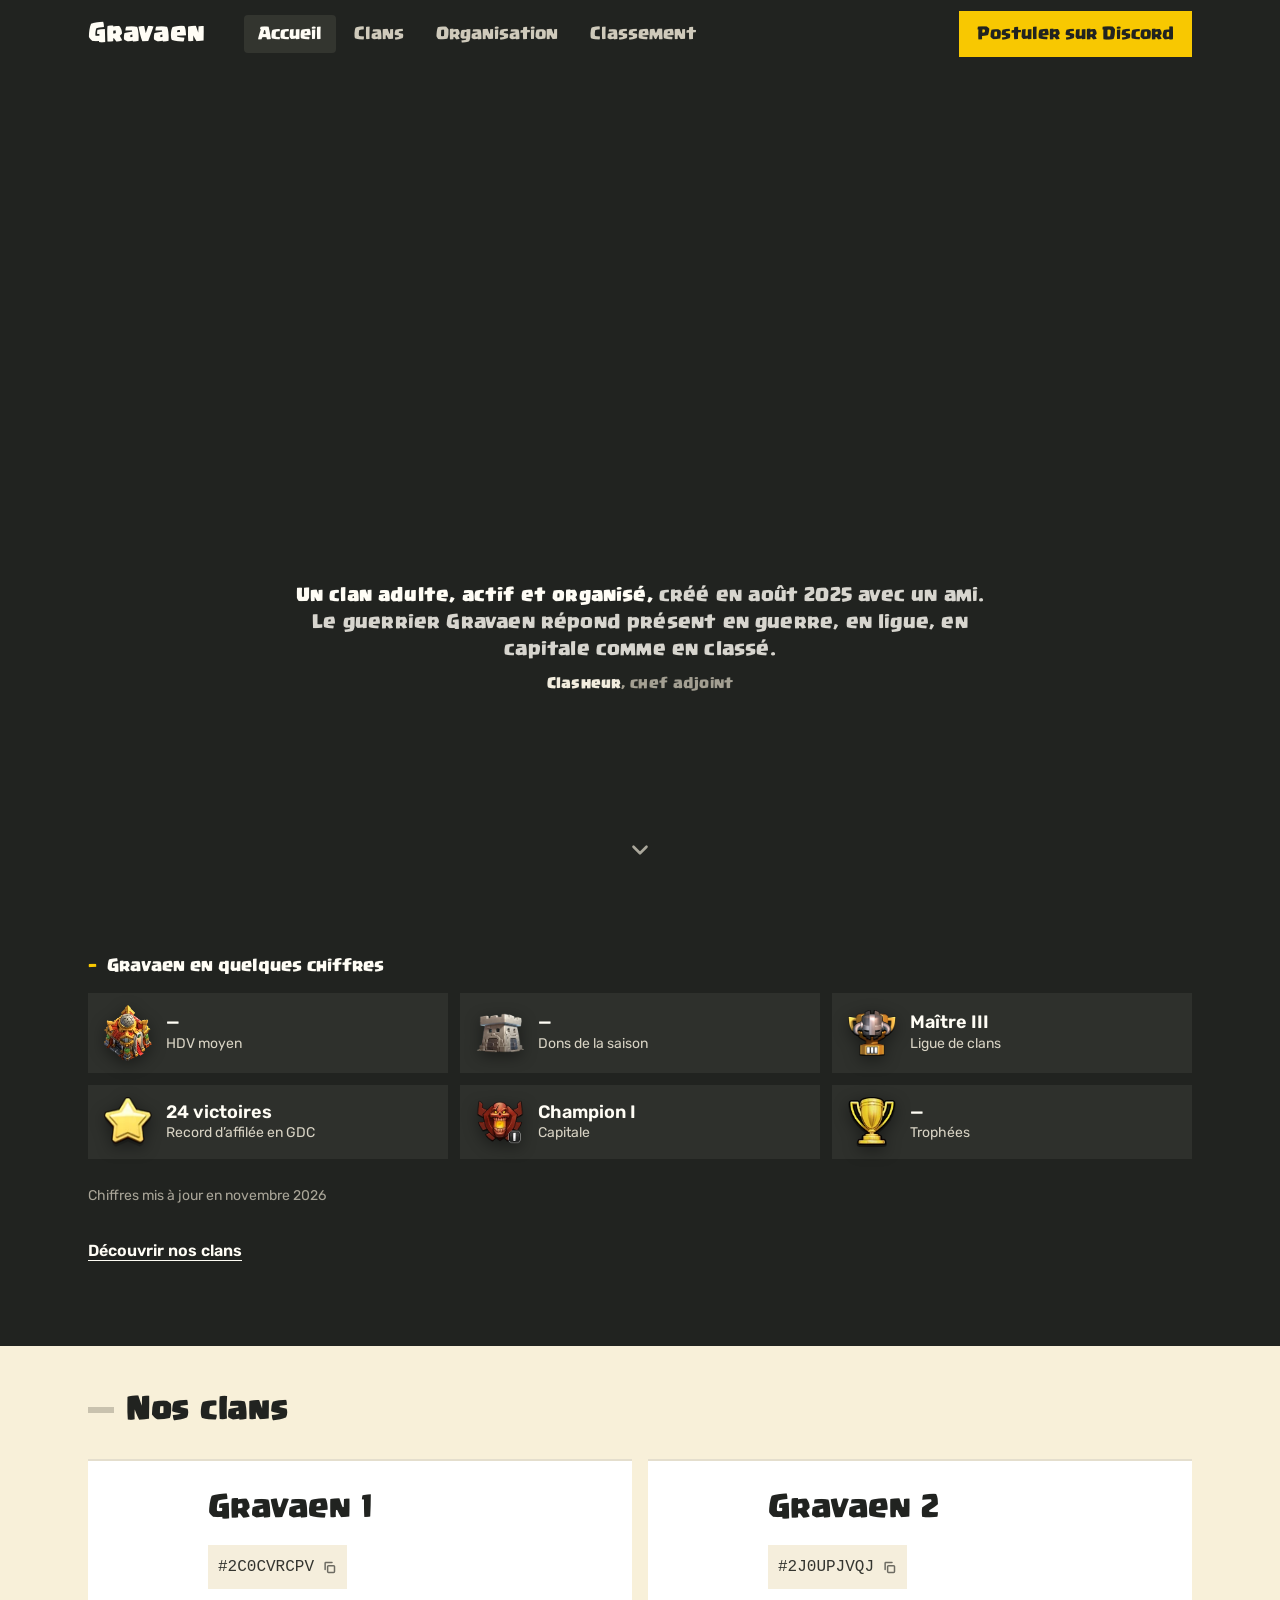
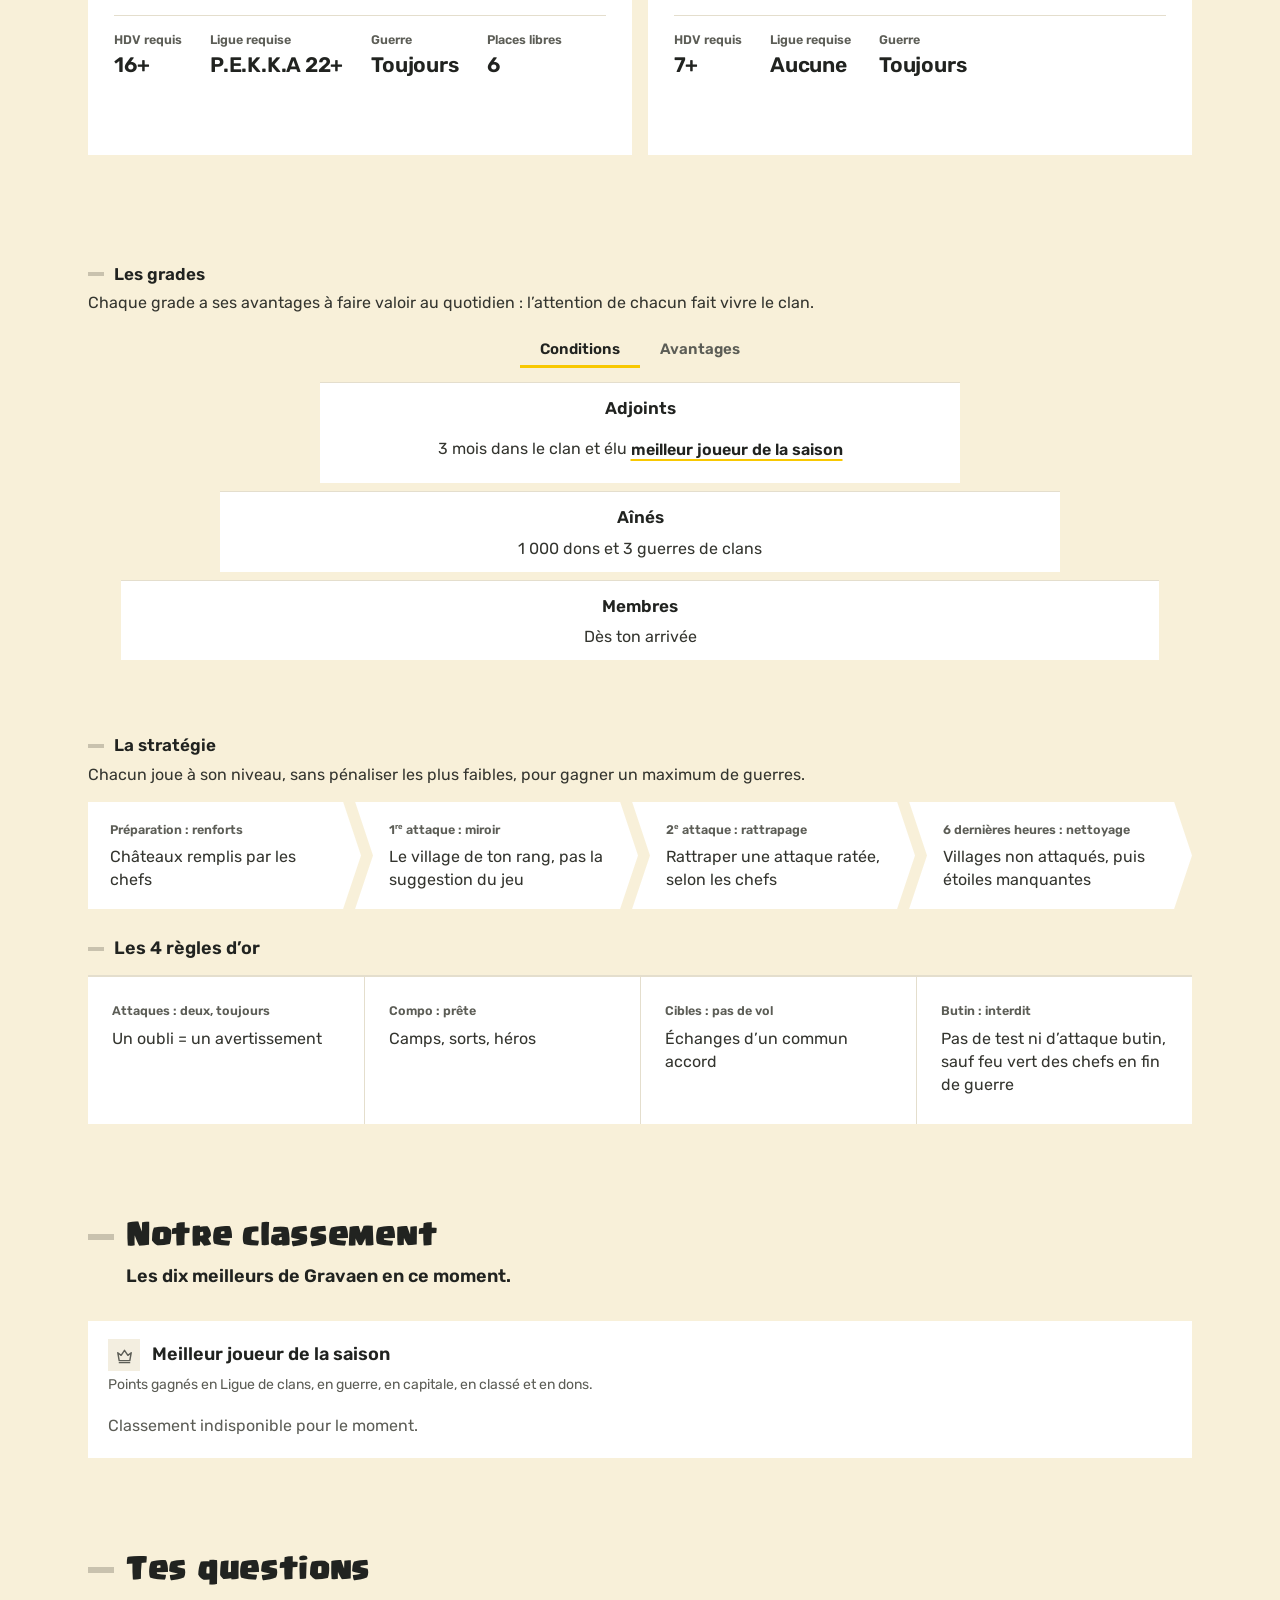
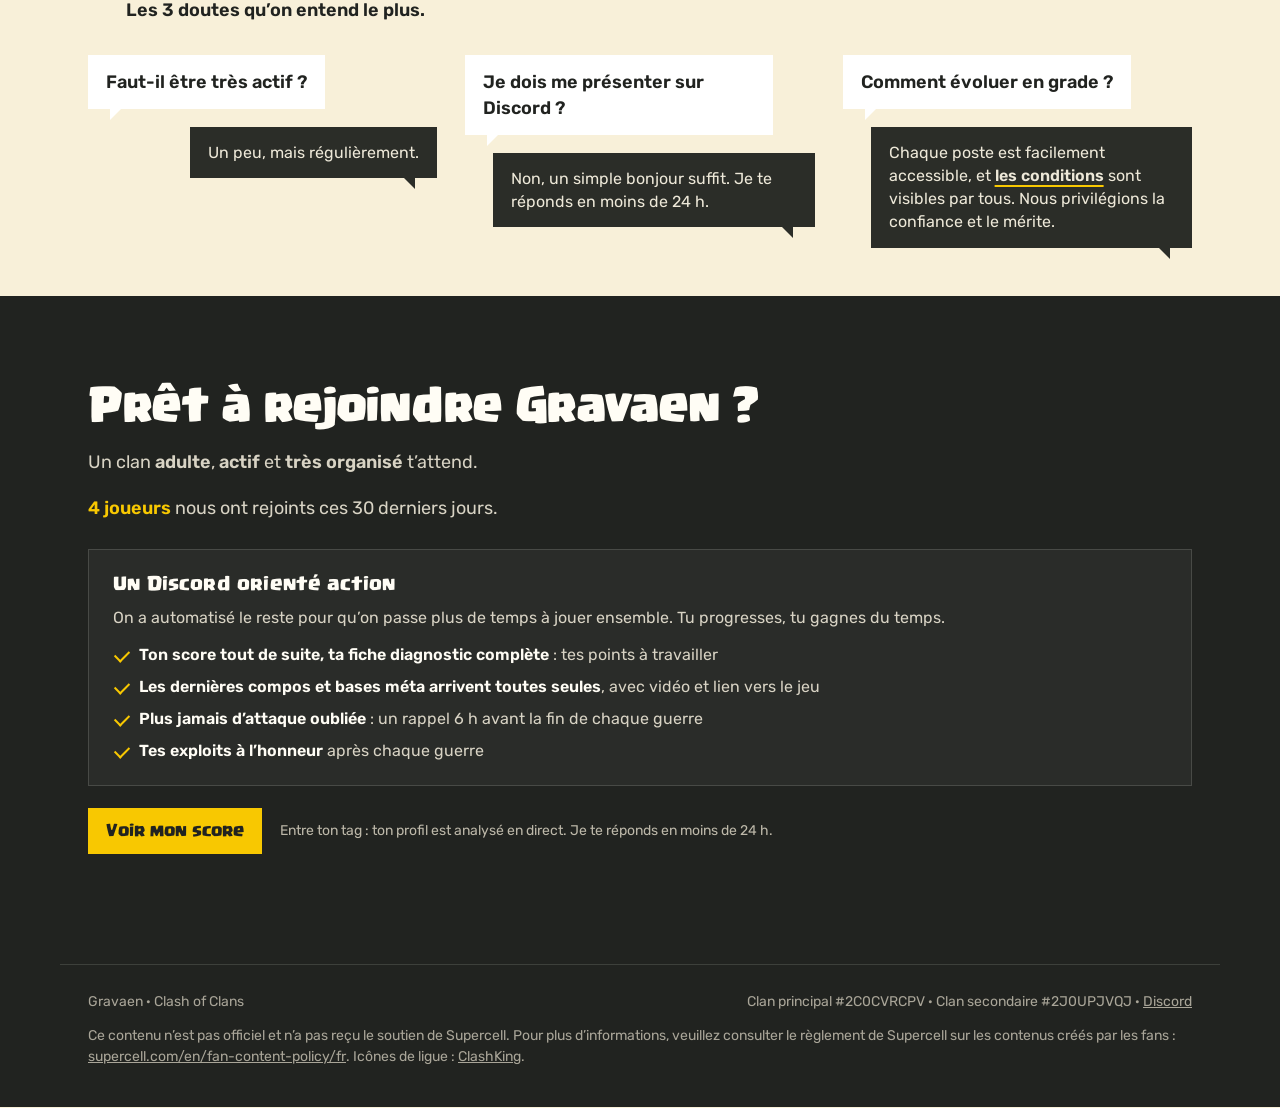
==== commit edaeb463: "FAQ : « Faut-il être très actif ? » gardée, réponse courte Co-Authored-By: Claude Opus 5.5 <noreply@" ====
--- a/index.html
+++ b/index.html
@@ -1642,8 +1642,9 @@
 
 <section class="s faq" id="questions" aria-labelledby="faq-title">
  <div class="wrap">
-  <div class="head"><h2 class="eyeb" id="faq-title"><i>—</i>Tes questions</h2><p class="head-desc">Les doutes qu’on entend le plus.</p></div>
+  <div class="head"><h2 class="eyeb" id="faq-title"><i>—</i>Tes questions</h2><p class="head-desc">Les 3 doutes qu’on entend le plus.</p></div>
   <div class="qa-list">
+   <div class="qa"><h3 class="bq">Faut-il être très actif&nbsp;?</h3><p class="ba">Un peu, mais régulièrement.</p></div>
    <div class="qa"><h3 class="bq">Je dois me présenter sur Discord&nbsp;?</h3><p class="ba">Non, un simple bonjour suffit. Je te réponds en moins de 24&nbsp;h.</p></div>
    <div class="qa"><h3 class="bq">Comment évoluer en grade&nbsp;?</h3><p class="ba">Chaque poste est facilement accessible, et <a href="#grades" class="qa-link">les conditions</a> sont visibles par tous. Nous privilégions la confiance et le mérite.</p></div>
   </div>
